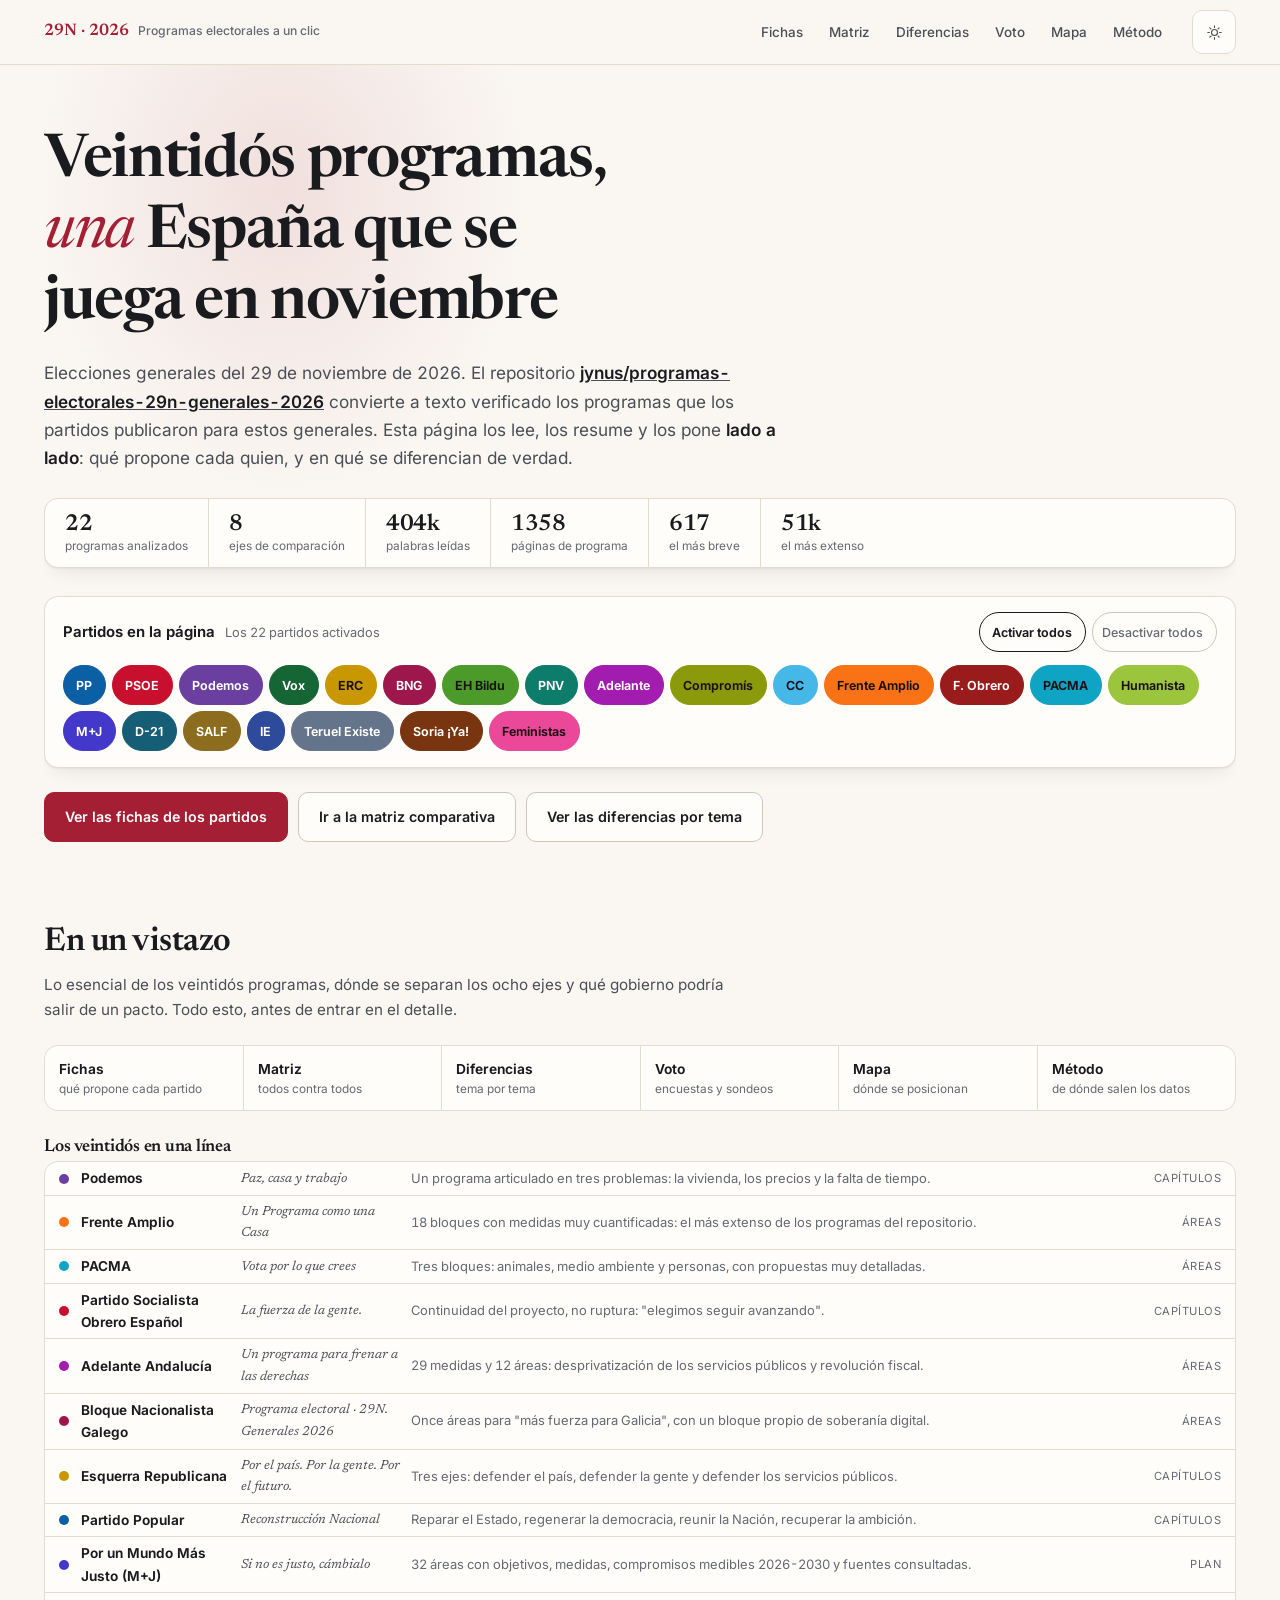
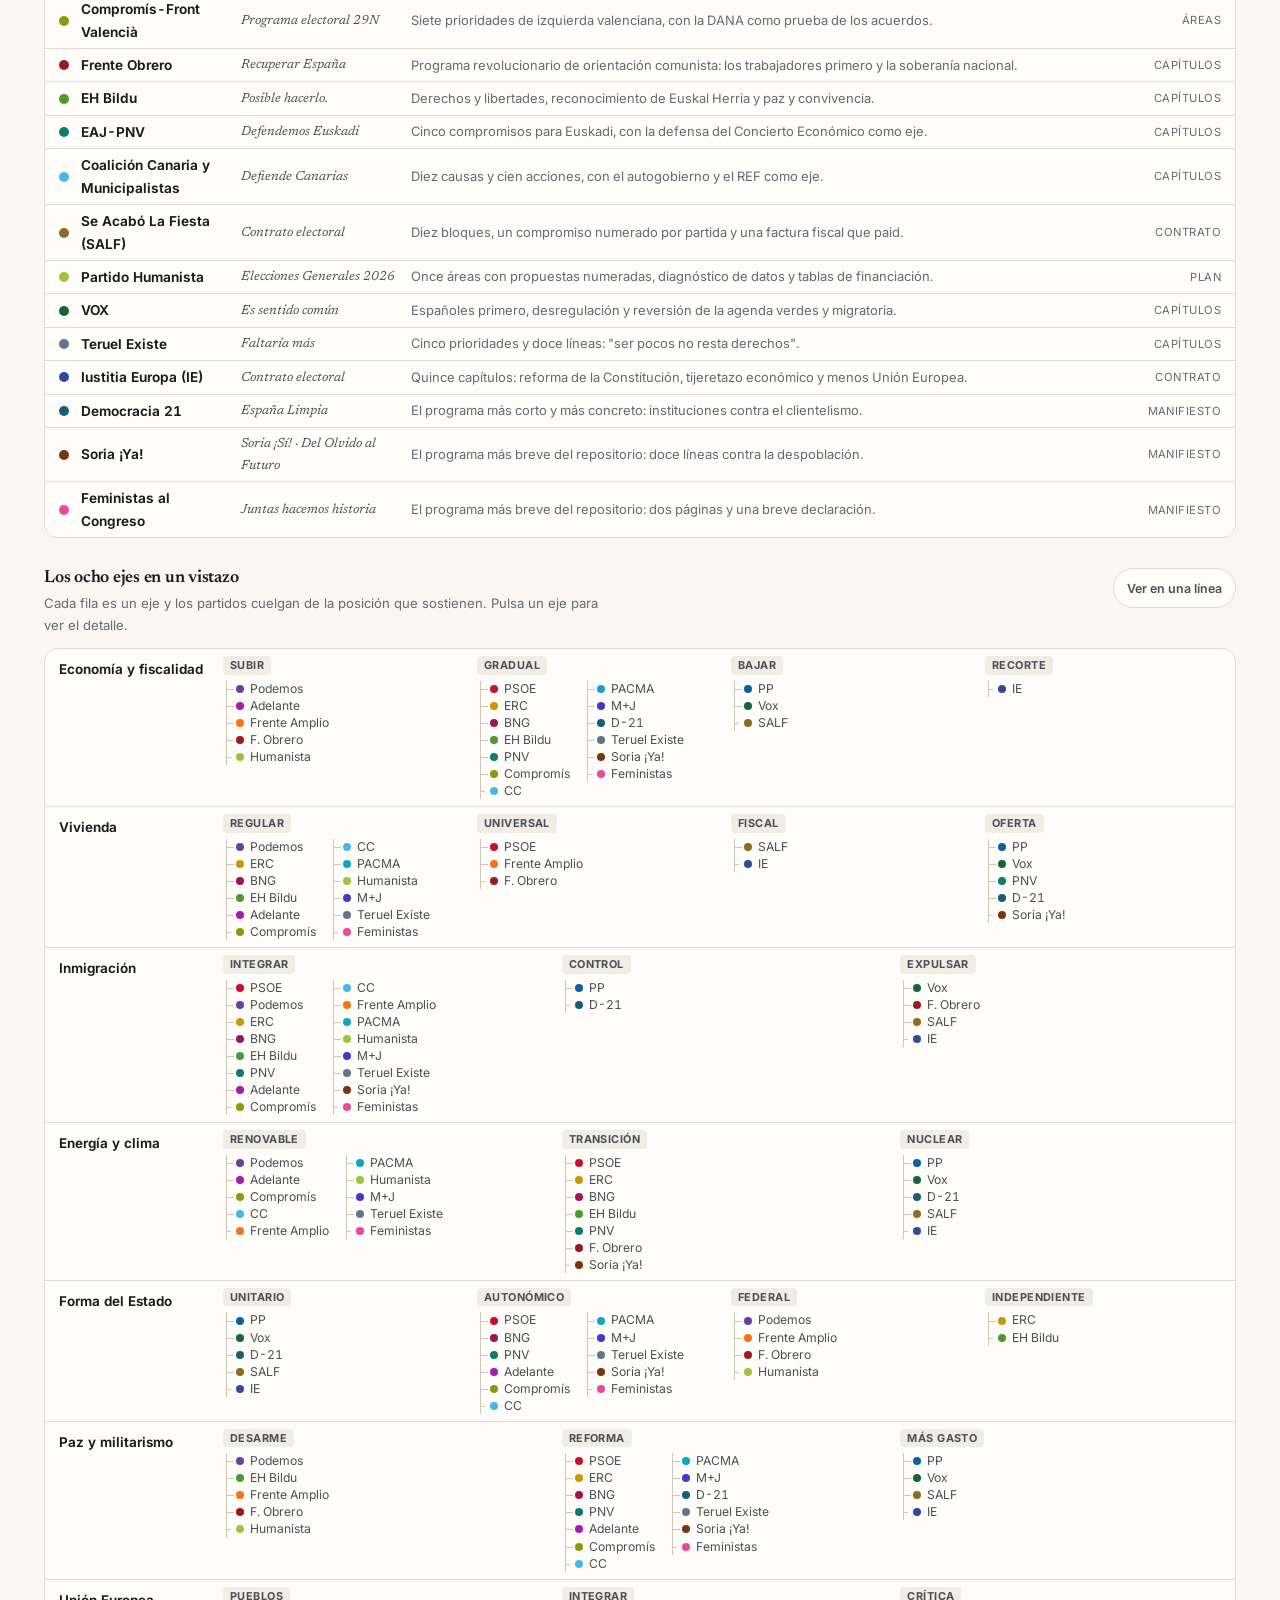
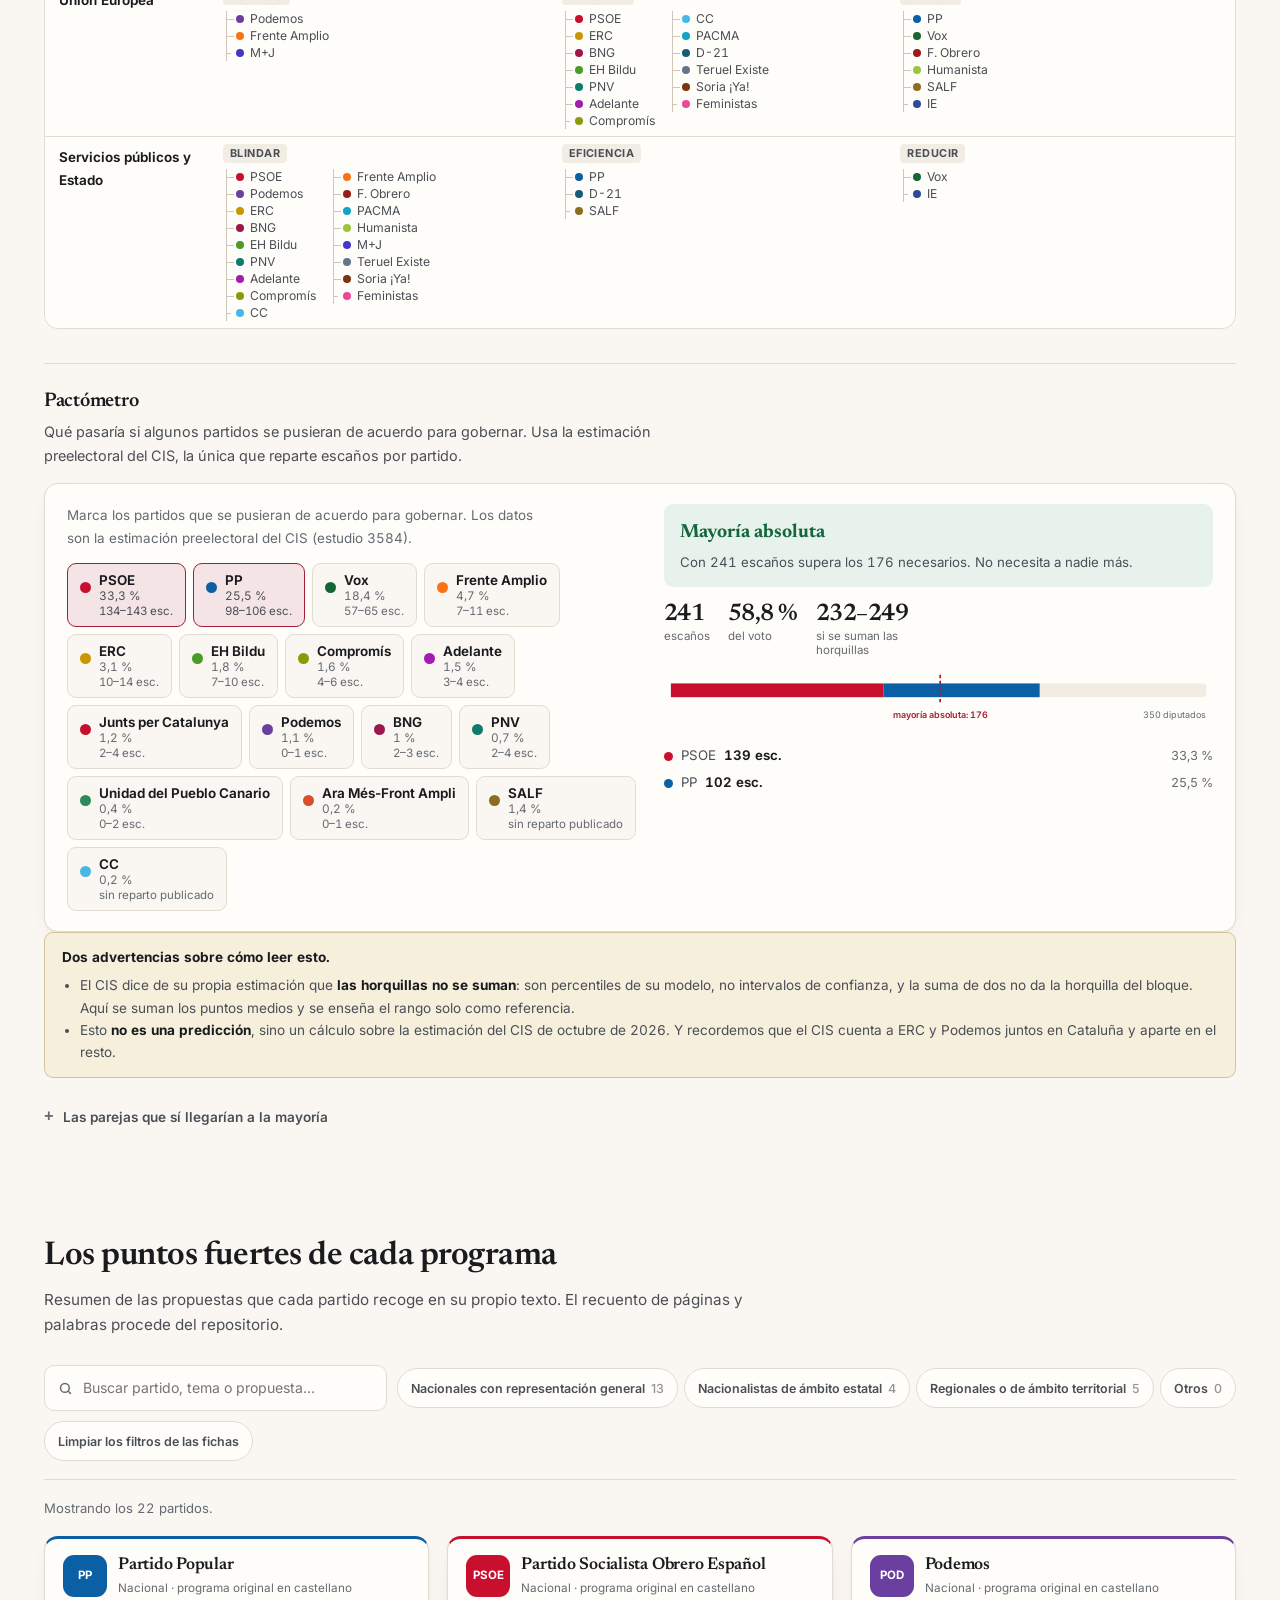
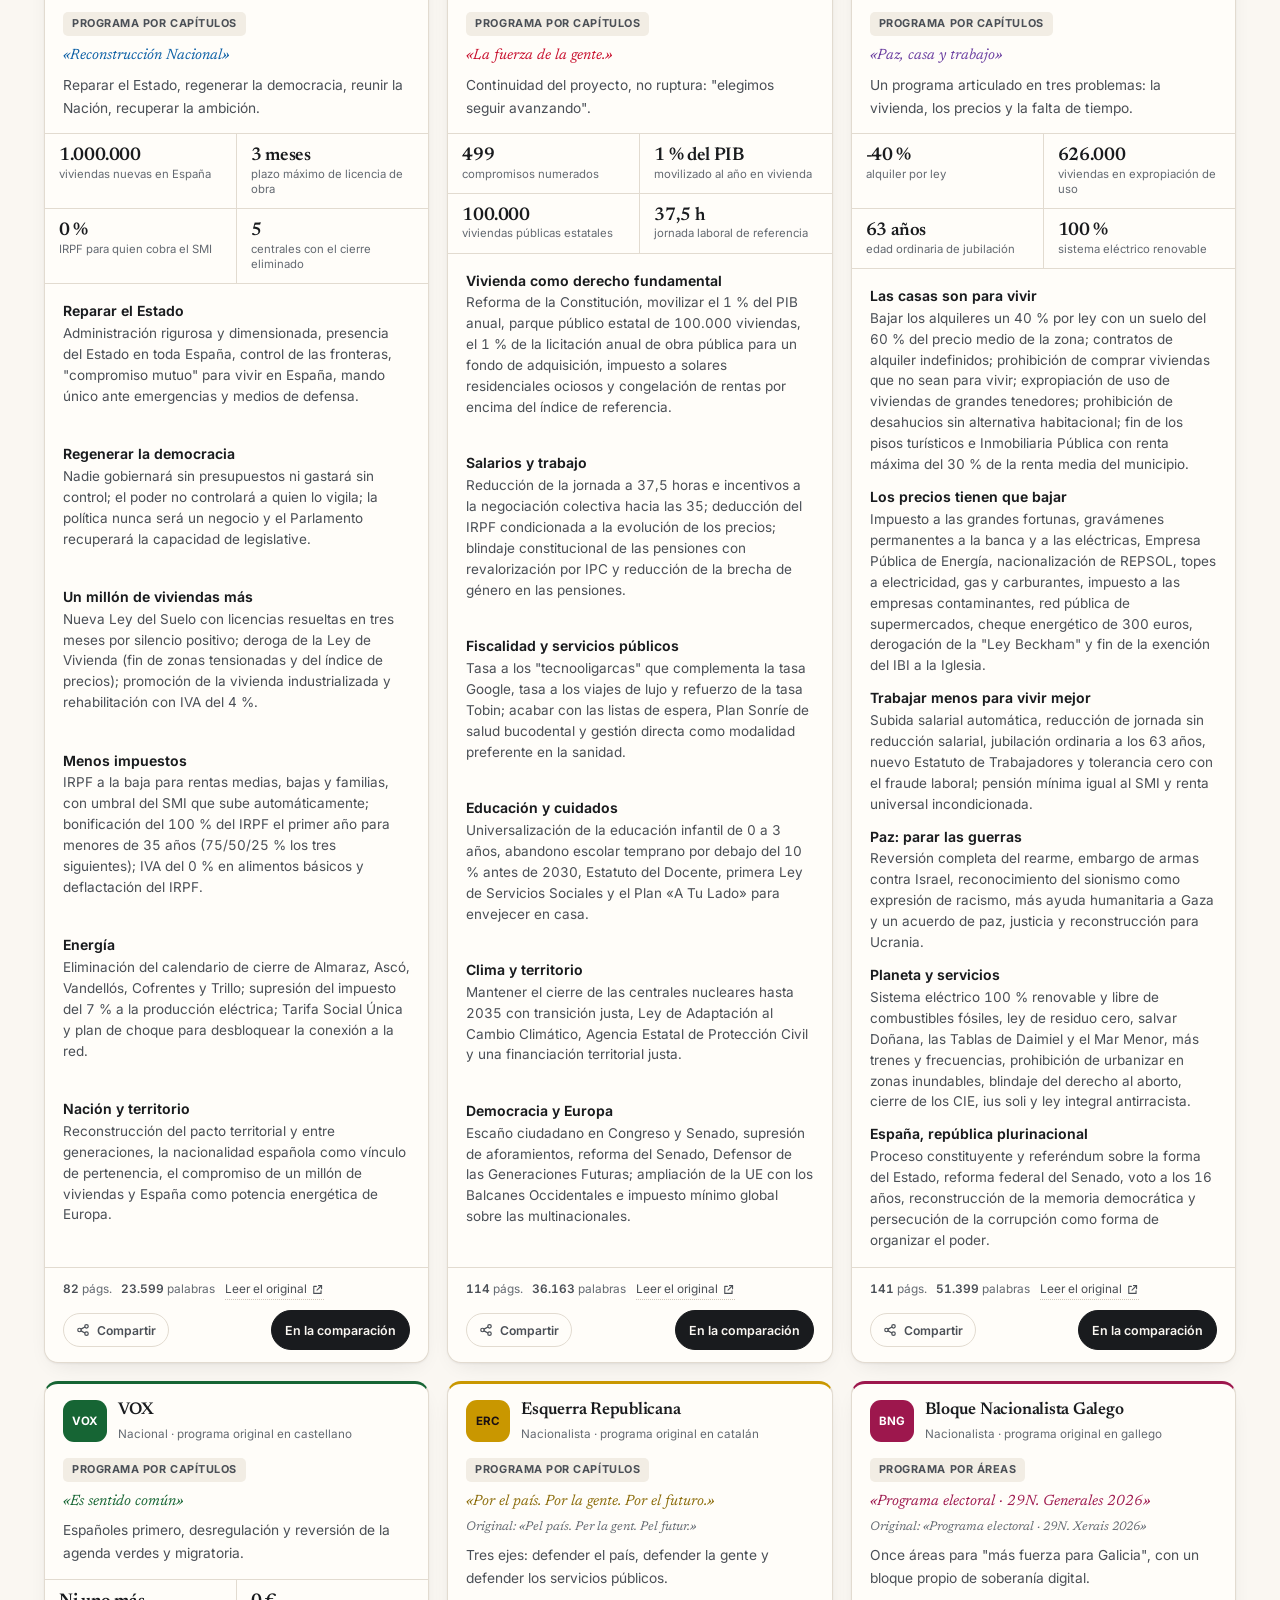
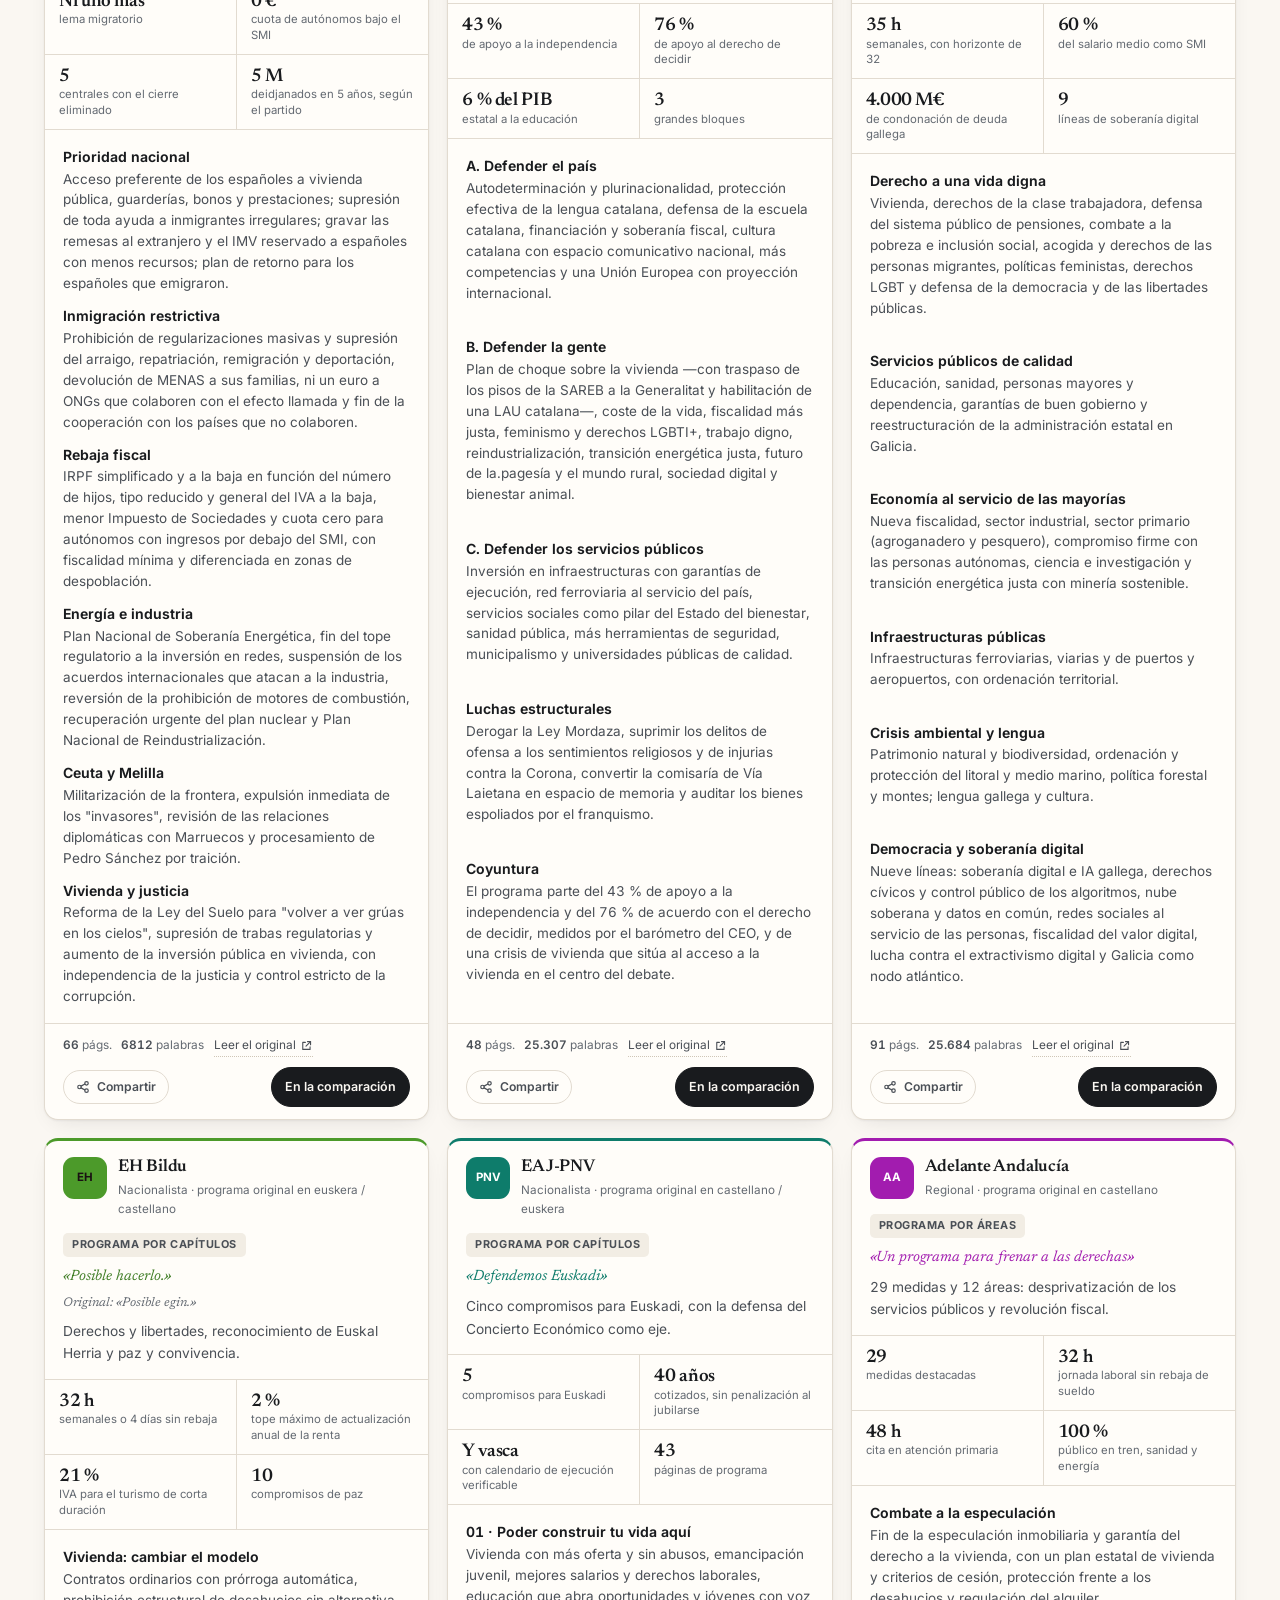
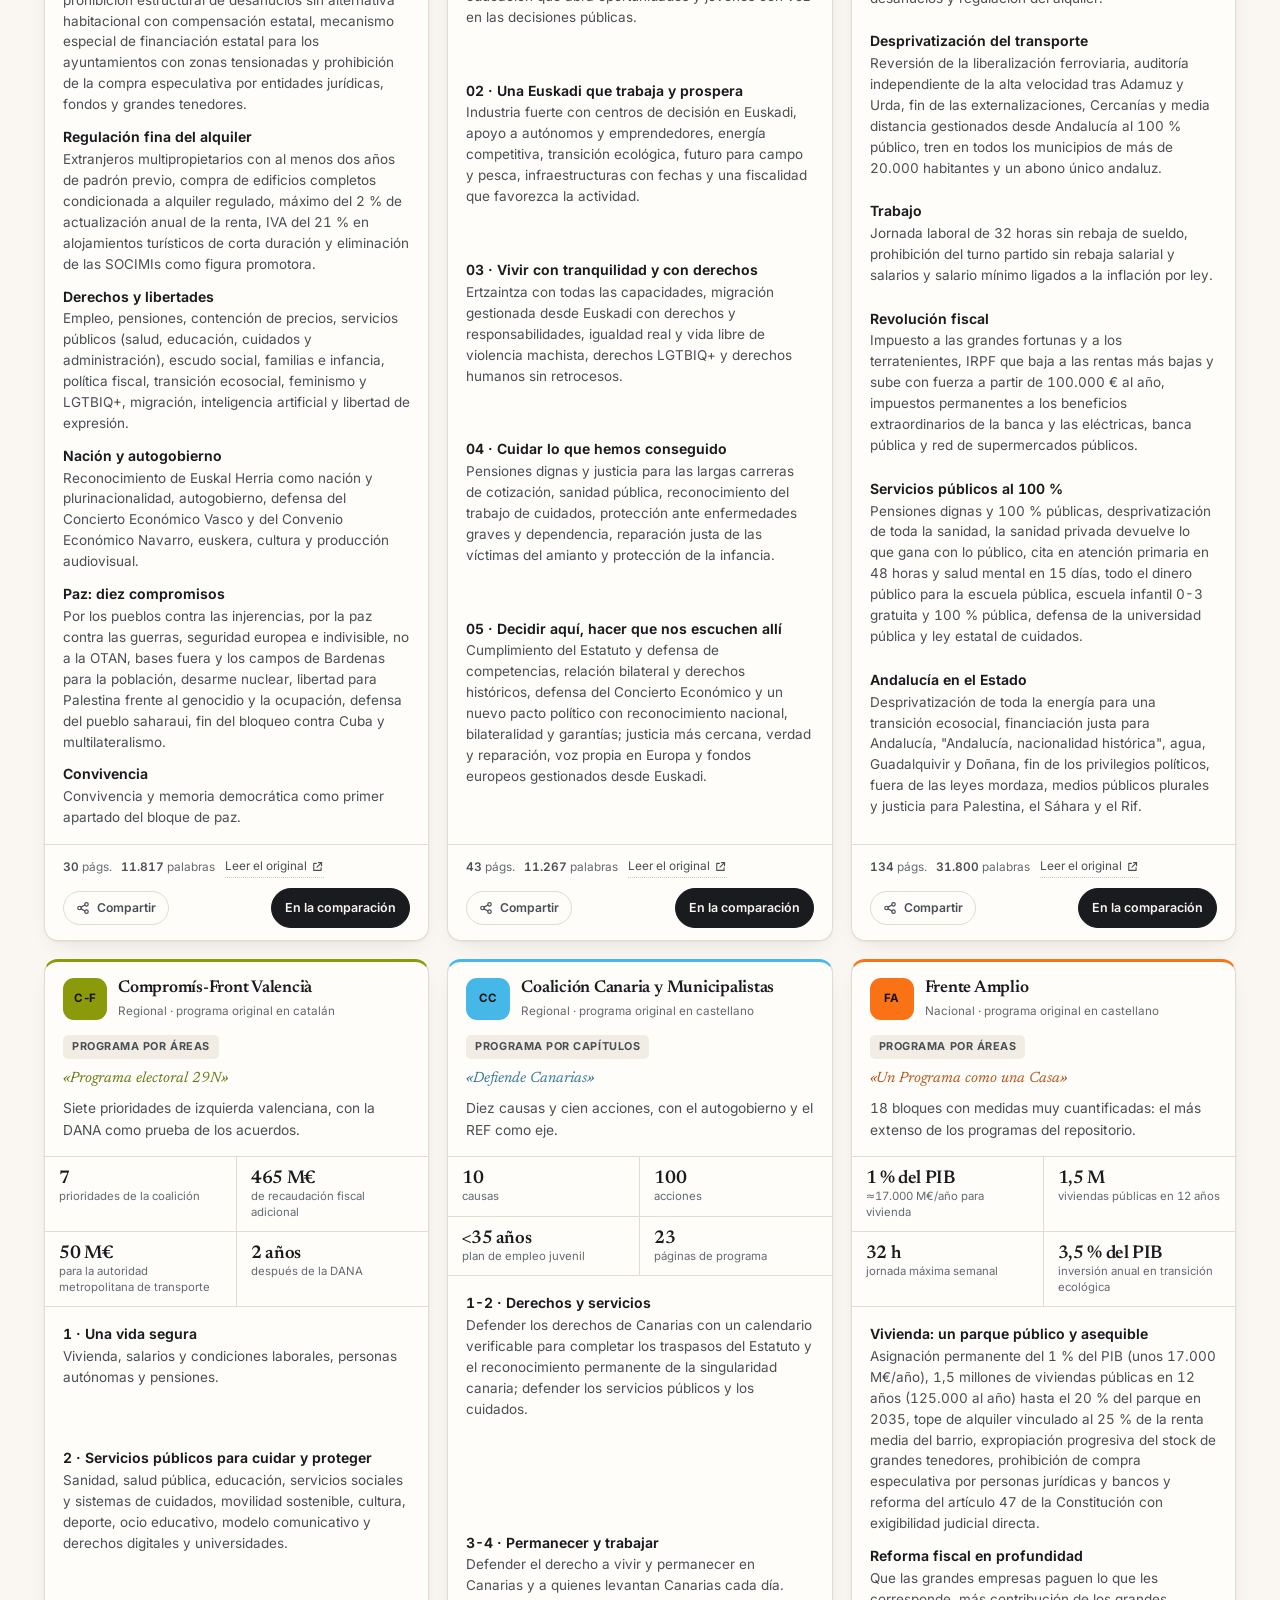
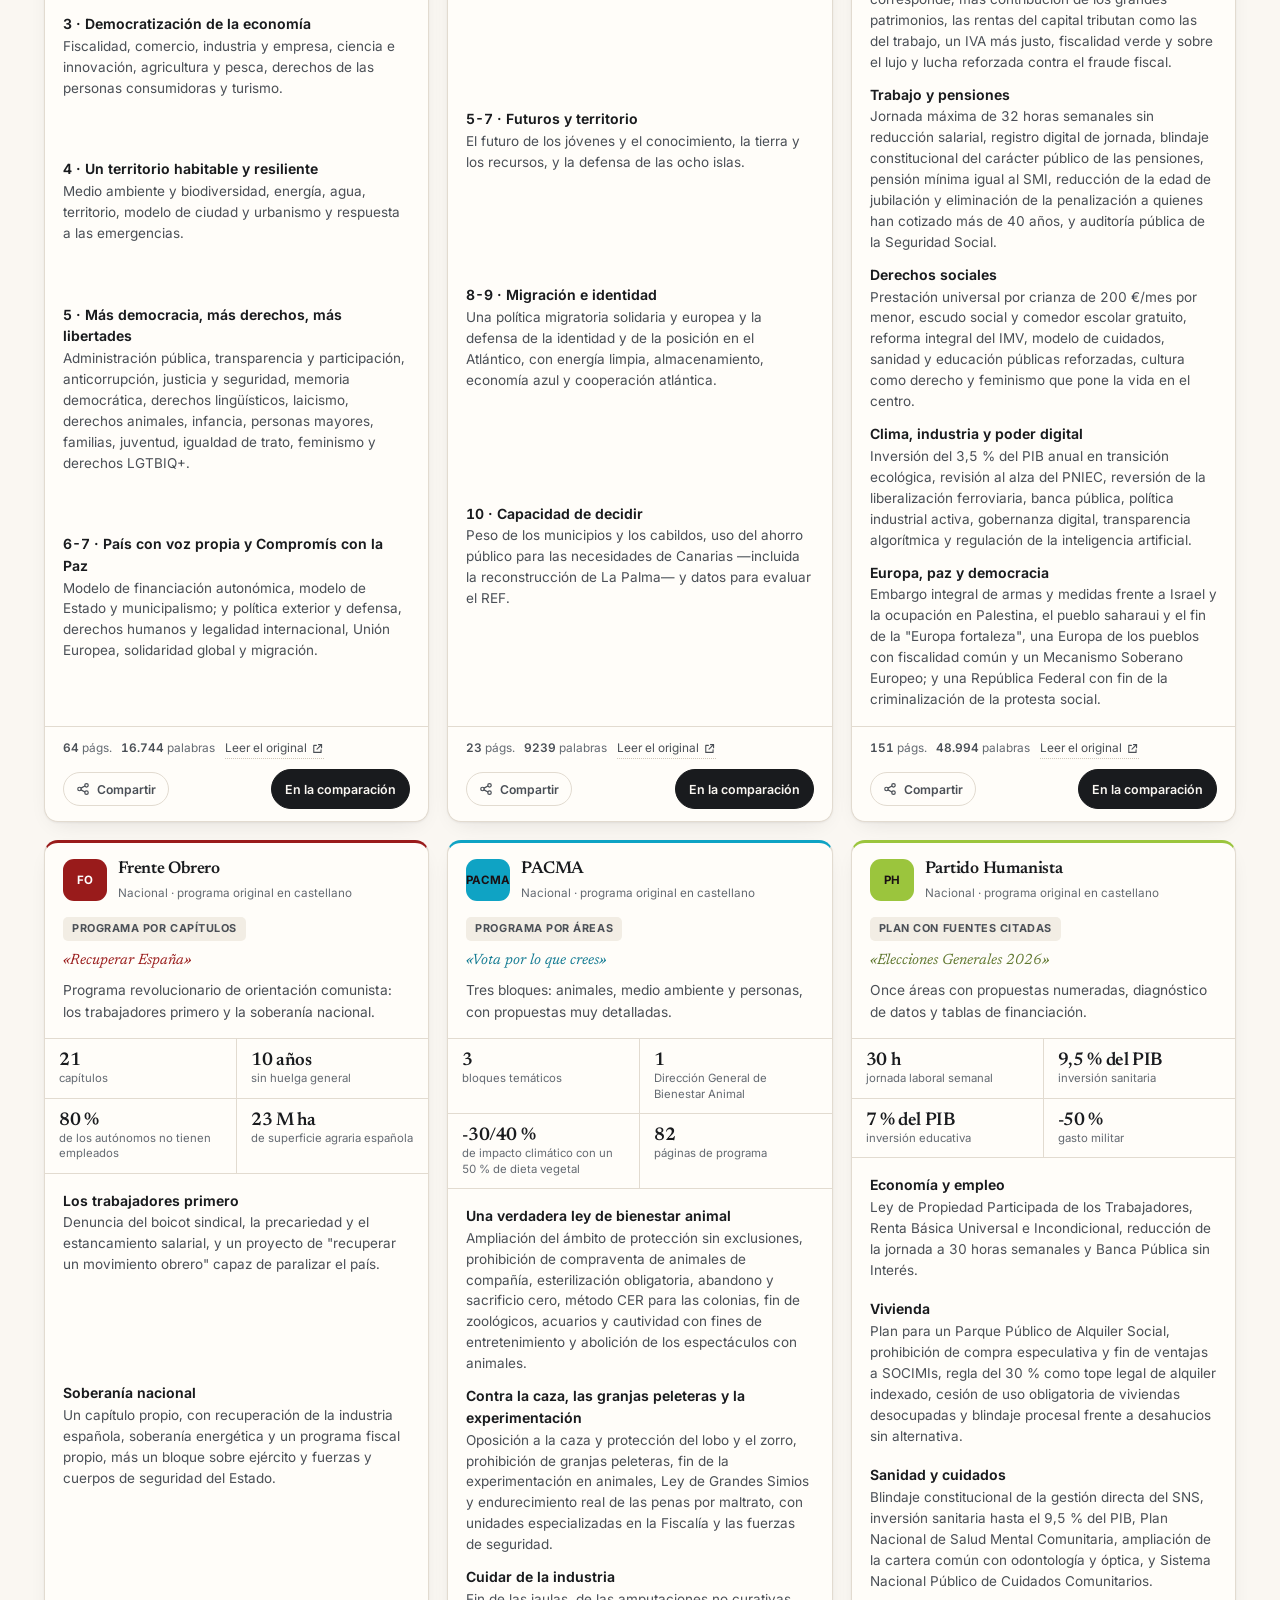
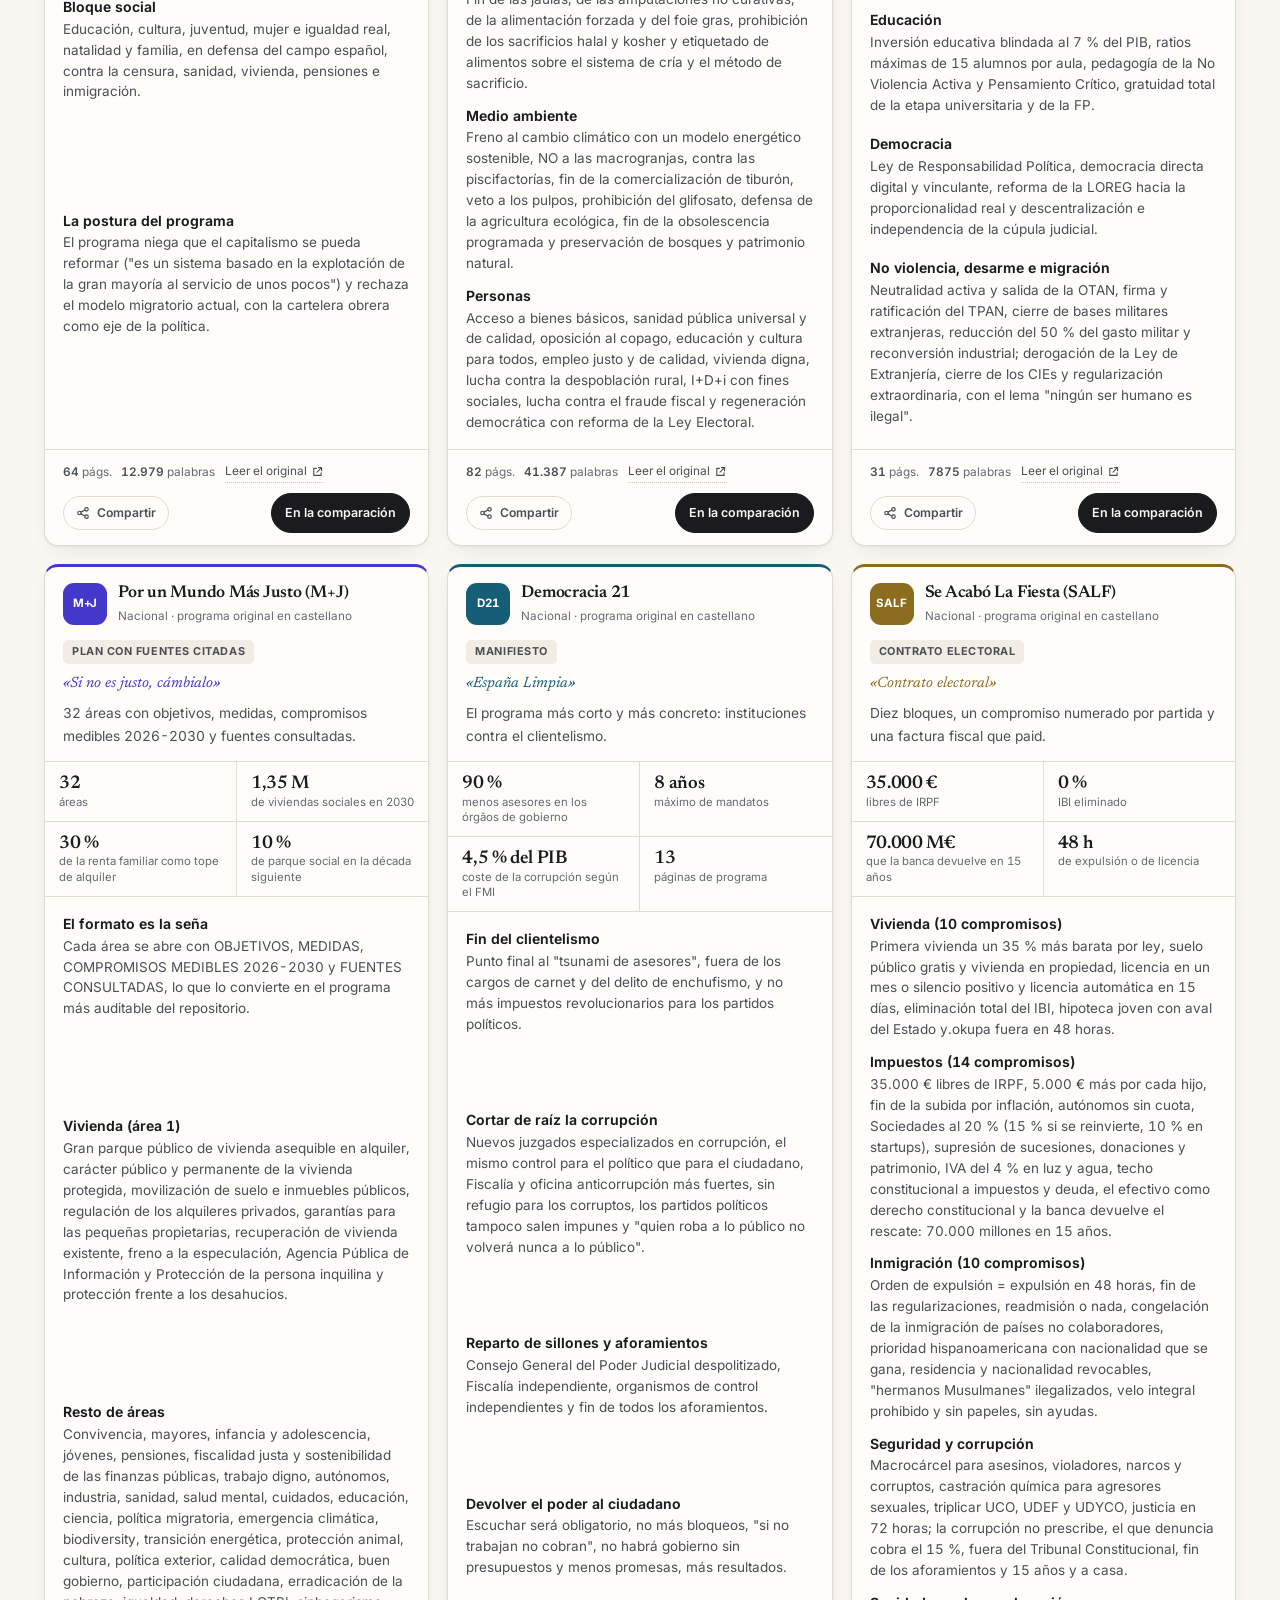
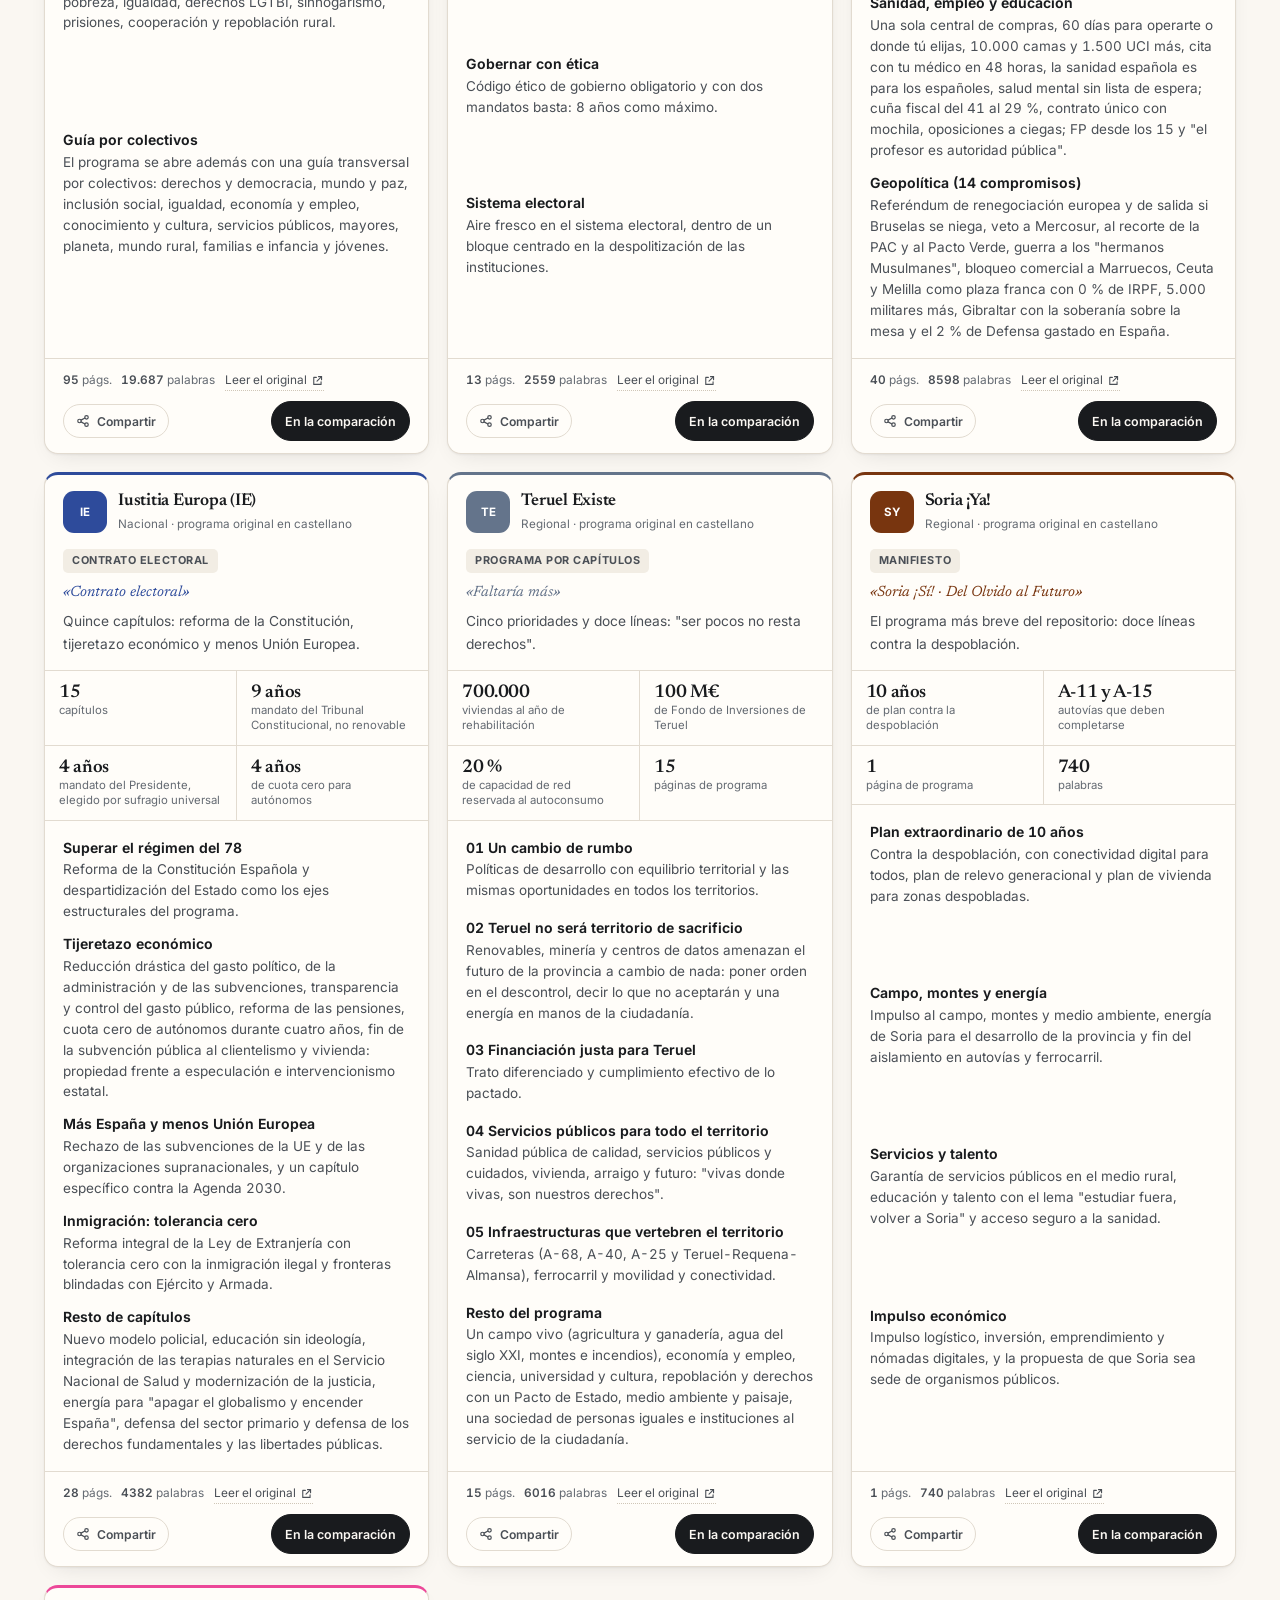
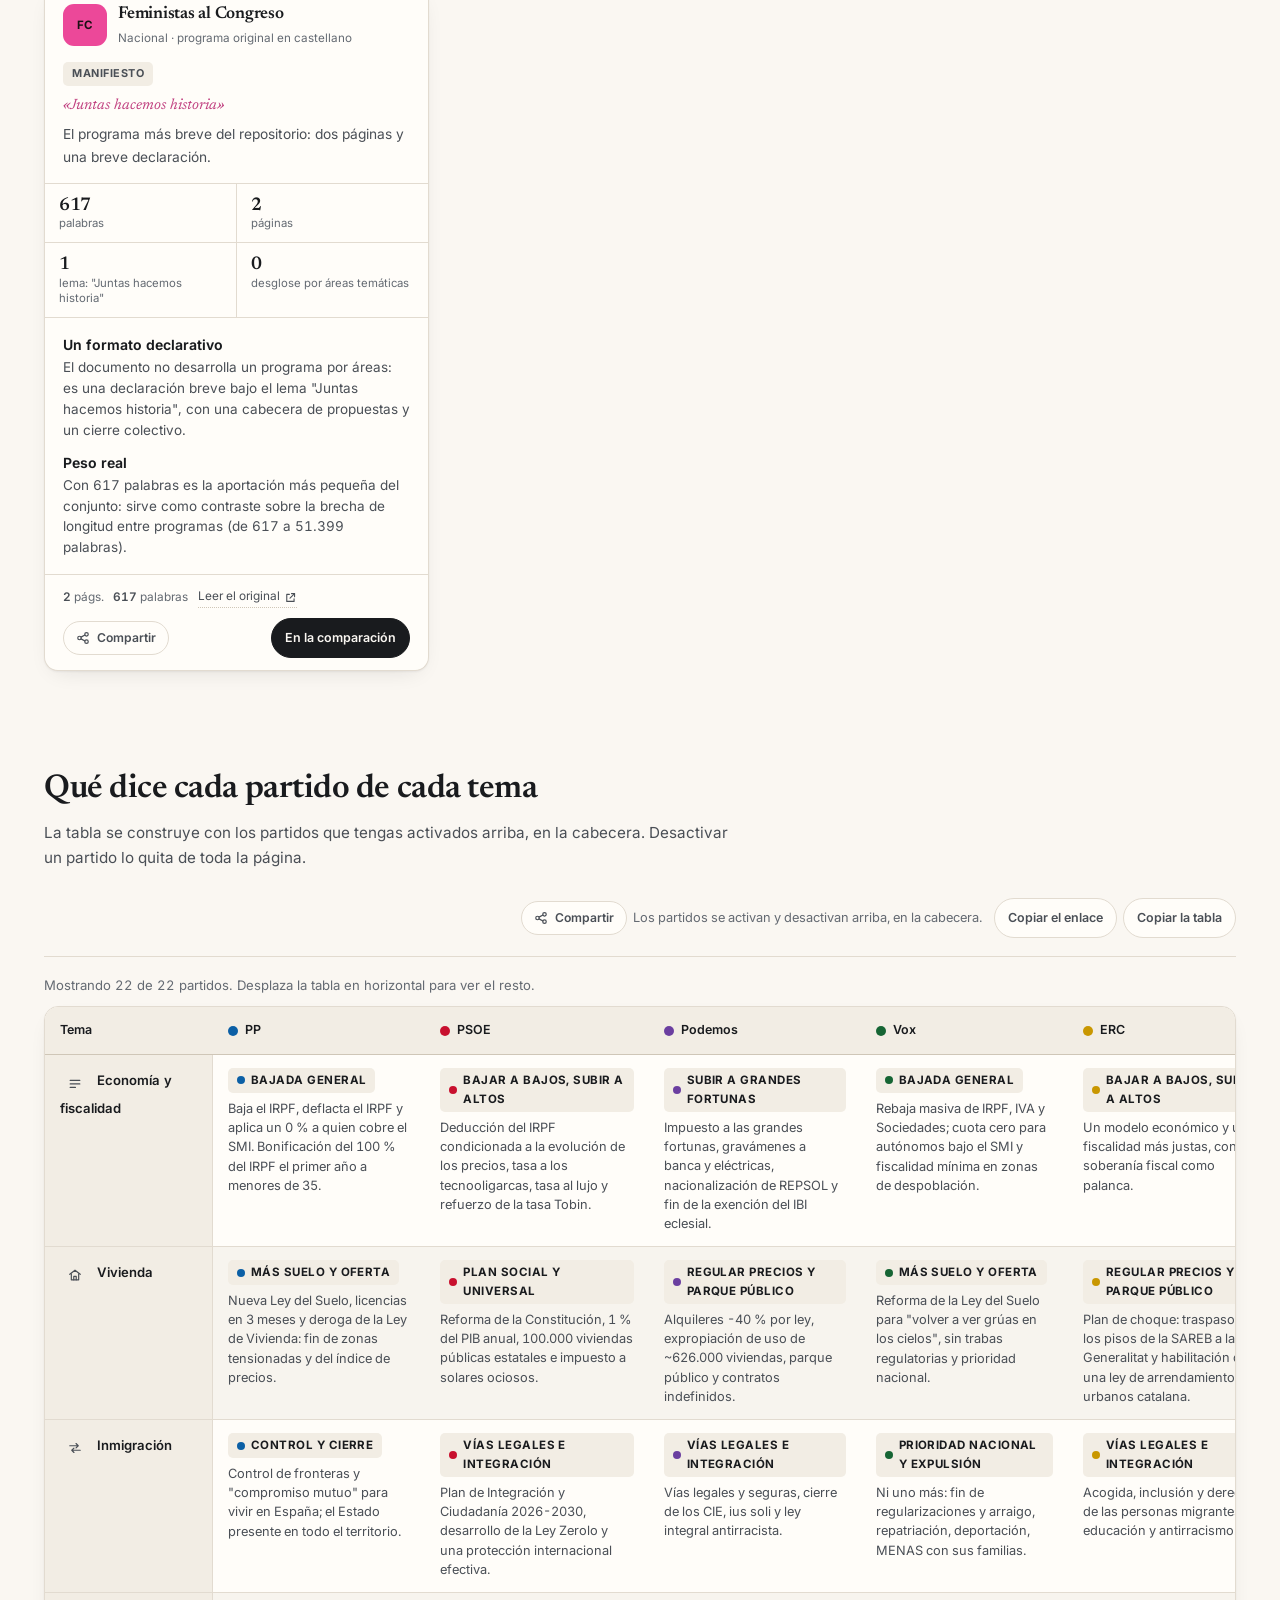
==== index.html @ 8d48e4a9 "Subir la version de los assets a la 19 GitHub Pages cachea diez minutos: si el ?v= no cambia, quien " ====
<!DOCTYPE html>
<html lang="es" data-theme="light">
<head>
<meta charset="utf-8">
<meta name="viewport" content="width=device-width, initial-scale=1">
<title>Programas electorales 29N 2026 — los partidos, punto por punto</title>
<meta name="description" content="Comparativa de los 22 programas electorales de las elecciones generales del 29 de noviembre de 2026: principales puntos de cada partido y diferencias entre ellos, a partir del repositorio de programas en .rst.">
<meta name="theme-color" content="#faf7f2">
<!-- Politica de seguridad de contenido: solo se ejecuta el JavaScript que
     esta en este repositorio, y solo se habla con el propio origen y con el
     servicio del contador de visitas. Asi, aunque un dato de un tercero
     llegara roto al DOM, no podria ejecutar nada. -->
<meta http-equiv="Content-Security-Policy" content="default-src 'self'; base-uri 'self'; object-src 'none'; form-action 'none'; script-src 'self'; style-src 'self' 'unsafe-inline'; img-src 'self' data:; font-src 'self'; connect-src 'self' https://countapi.mileshilliard.com">
<meta property="og:type" content="website">
<meta property="og:title" content="Programas electorales 29N 2026 — los partidos, punto por punto">
<meta property="og:description" content="Veintidós programas del 29N de 2026 leídos, resumidos y puestos lado a lado: ocho ejes de comparación, fichas por partido y matriz comparativa.">
<meta property="og:locale" content="es_ES">
<link rel="stylesheet" href="assets/css/fonts.css?v=19">
<link rel="stylesheet" href="assets/css/style.css?v=19">
<link rel="icon" href="data:image/svg+xml,<svg xmlns='http://www.w3.org/2000/svg' viewBox='0 0 100 100'><rect width='100' height='100' rx='18' fill='%23a41f33'/><path d='M28 40h44M28 52h44M28 64h28' stroke='white' stroke-width='7' stroke-linecap='round'/></svg>">
</head>
<body>
<a class="skip" href="#contenido">Saltar al contenido</a>

<header class="topbar">
  <div class="wrap topbar-in">
    <a class="brand" href="#top"><b>29N · 2026</b><span>Programas electorales a un clic</span></a>
    <nav class="nav" aria-label="Secciones">
      <a href="#fichas">Fichas</a>
      <a href="#matriz">Matriz</a>
      <a href="#temas">Diferencias</a>
      <a href="#voto-sec">Voto</a>
      <a href="#mapa">Mapa</a>
      <a href="#metodo">Método</a>
    </nav>
    <span class="visits" id="visits" hidden title="Visitas a esta página">
      <svg width="13" height="13" viewBox="0 0 24 24" fill="none" stroke="currentColor" stroke-width="2" stroke-linecap="round" stroke-linejoin="round" aria-hidden="true"><path d="M2 12s3.6-7 10-7 10 7 10 7-3.6 7-10 7-10-7-10-7Z"/><circle cx="12" cy="12" r="3"/></svg>
      <b id="visitsN">—</b> <span id="visitsWord">visitas</span>
    </span>
    <button class="icon-btn" id="themeBtn" type="button" aria-label="Cambiar a tema oscuro" aria-pressed="false">
      <svg width="17" height="17" viewBox="0 0 24 24" fill="none" stroke="currentColor" stroke-width="1.6" stroke-linecap="round" stroke-linejoin="round" aria-hidden="true"><circle cx="12" cy="12" r="4.2"/><path d="M12 2.6v2.2M12 19.2v2.2M21.4 12h-2.2M4.8 12H2.6M18.6 5.4l-1.6 1.6M7 17l-1.6 1.6M18.6 18.6 17 17M7 7 5.4 5.4"/></svg>
    </button>
  </div>
</header>

<main id="contenido">

  <!-- ------------------------------------------------------------- HERO -->
  <div class="wrap">
    <section class="hero" id="top">
      <h1>Veintidós programas, <em>una</em> España que se juega en noviembre</h1>
      <p class="lead">
        Elecciones generales del 29 de noviembre de 2026. El repositorio
        <a href="https://github.com/jynus/programas-electorales-29n-generales-2026" target="_blank" rel="noopener"><strong>jynus/programas-electorales-29n-generales-2026</strong></a>
        convierte a texto verificado los programas que los partidos publicaron para estos generales. Esta página los lee,
        los resume y los pone <strong>lado a lado</strong>: qué propone cada quien, y en qué se diferencian de verdad.
      </p>
      <div class="stats" id="stats" aria-label="Cifras del corpus analizado"></div>

      <div class="sel-partidos">
        <div class="sel-cabecera">
          <div class="sel-titulo">
            <b>Partidos en la página</b>
            <span id="filtro-cuenta">Los 22 partidos activados</span>
          </div>
          <div class="sel-acciones" role="group" aria-label="Activar o desactivar todos los partidos">
            <button class="chip" id="selTodos" type="button" aria-pressed="true">Activar todos</button>
            <button class="chip" id="selNinguno" type="button" aria-pressed="false">Desactivar todos</button>
          </div>
        </div>
        <div class="chips" id="selectChips" role="group" aria-label="Partidos que aparecen en la página"></div>
      </div>

      <div class="btn-row">
        <a class="btn primary" href="#fichas">Ver las fichas de los partidos</a>
        <a class="btn" href="#matriz">Ir a la matriz comparativa</a>
        <a class="btn" href="#temas">Ver las diferencias por tema</a>
      </div>
    </section>
  </div>

  <!-- ---------------------------------------------------- EN UN VISTAZO -->
  <div class="wrap">
    <section id="vistazo">
      <div class="sec-head">
        <h2>En un vistazo</h2>
        <p>
          Lo esencial de los veintidós programas, dónde se separan los ocho ejes y qué
          gobierno podría salir de un pacto. Todo esto, antes de entrar en el detalle.
        </p>
      </div>

      <nav class="guia" aria-label="Cómo se lee esta página">
        <a href="#fichas"><b>Fichas</b><span>qué propone cada partido</span></a>
        <a href="#matriz"><b>Matriz</b><span>todos contra todos</span></a>
        <a href="#temas"><b>Diferencias</b><span>tema por tema</span></a>
        <a href="#voto-sec"><b>Voto</b><span>encuestas y sondeos</span></a>
        <a href="#mapa"><b>Mapa</b><span>dónde se posicionan</span></a>
        <a href="#metodo"><b>Método</b><span>de dónde salen los datos</span></a>
      </nav>

      <div class="vistazo-bloque">
        <h3>Los veintidós en una línea</h3>
        <div id="resumenPartidos" class="resumen-partidos"></div>
      </div>

      <div class="vistazo-bloque">
        <div class="vistazo-cabecera">
          <div>
            <h3>Los ocho ejes en un vistazo</h3>
            <p class="vistazo-nota">
              Cada fila es un eje y los partidos cuelgan de la posición que sostienen.
              Pulsa un eje para ver el detalle.
            </p>
          </div>
          <button class="chip" id="ejesVista" type="button" aria-pressed="false">Ver en una línea</button>
        </div>
        <div id="resumenEjes" class="resumen-ejes"></div>
      </div>

      <div class="pacto-bloque" id="pacto-bloque">
        <h3>Pactómetro</h3>
        <p>
          Qué pasaría si algunos partidos se pusieran de acuerdo para gobernar. Usa la
          estimación preelectoral del CIS, la única que reparte escaños por partido.
        </p>
        <div id="pacto">
          <p class="voto-cargando">Cargando el reparto de escaños…</p>
        </div>
      </div>
    </section>
  </div>

  <!-- ----------------------------------------------------------- FICHAS -->
  <div class="wrap">
    <section id="fichas">
      <div class="sec-head">
        <h2>Los puntos fuertes de cada programa</h2>
        <p>Resumen de las propuestas que cada partido recoge en su propio texto. El recuento de páginas y palabras procede del repositorio.</p>
      </div>

      <div class="toolbar">
        <label class="search">
          <svg width="15" height="15" viewBox="0 0 24 24" fill="none" stroke="currentColor" stroke-width="2.4" stroke-linecap="round" aria-hidden="true"><circle cx="11" cy="11" r="7"/><path d="M20 20l-3.5-3.5"/></svg>
          <input type="search" id="search" placeholder="Buscar partido, tema o propuesta…" aria-label="Buscar partido, tema o propuesta">
        </label>
        <div class="chips" id="blocChips" role="group" aria-label="Filtrar por tipo de partido"></div>
        <button class="chip" id="resetBtn" type="button">Limpiar los filtros de las fichas</button>
      </div>

      <p class="live" id="live" role="status" aria-live="polite"></p>
      <div class="parties" id="parties"></div>
      <div class="empty-state hidden" id="emptyState">
        <p>Ningún partido coincide con la búsqueda.</p>
        <button class="chip" id="emptyReset" type="button">Quitar el filtro de bloque y la búsqueda</button>
      </div>
    </section>
  </div>

  <!-- ----------------------------------------------------------- MATRIZ -->
  <div class="wrap">
    <section id="matriz">
      <div class="sec-head">
        <h2>Qué dice cada partido de cada tema</h2>
        <p>La tabla se construye con los partidos que tengas activados arriba, en la cabecera. Desactivar un partido lo quita de toda la página.</p>
      </div>
      <div class="toolbar">
        <div class="toolbar-actions">
          <span id="matrixShare"></span>
          <span class="toolbar-nota">Los partidos se activan y desactivan arriba, en la cabecera.</span>
          <button class="chip" id="copyLinkBtn" type="button">Copiar el enlace</button>
          <button class="chip" id="copyTableBtn" type="button">Copiar la tabla</button>
        </div>
      </div>
      <p class="matrix-count" id="matrixCount"></p>
      <div class="matrix-wrap" tabindex="0" role="region" aria-label="Matriz comparativa, desplazable en horizontal">
        <table class="matrix" id="matrix">
          <caption class="sr-only">Posición de cada partido seleccionado en los ocho ejes de comparación</caption>
          <thead><tr id="matrixHead"></tr></thead>
          <tbody id="matrixBody"></tbody>
        </table>
      </div>
    </section>
  </div>

  <!-- ------------------------------------------------------------ TEMAS -->
  <div class="wrap">
    <section id="temas">
      <div class="sec-head">
        <h2>Dónde se separan exactamente</h2>
        <p>Los mismos ocho ejes, ahora con la posición literal de cada partido y su propuesta concreta. Es la parte de la página que mejor explica las diferencias.</p>
      </div>
      <div class="theme-index" id="themeIndex" role="navigation" aria-label="Índice de temas"></div>
      <div id="themeBlocks"></div>
    </section>
  </div>

  <!-- ------------------------------------------------------ INTENCIÓN DE VOTO -->
  <div class="wrap">
    <section id="voto-sec">
      <div class="sec-head">
        <h2>Intención de voto</h2>
        <p>
          Lo que dicen las encuestas que se van publicando en los principales medios españoles y lo que estima
          el CIS. Los datos los recoge un bot cada día de forma automática; abajo siempre se indica de cuándo son.
        </p>
      </div>
      <div id="voto">
        <p class="voto-cargando">Cargando los datos de intención de voto…</p>
      </div>

      <div class="voto-enlace-pacto">
        <a href="#pacto-bloque">Ir al pactómetro →</a>
        <span>Marca qué partidos se pondrían de acuerdo y qué gobierno saldría de ello.</span>
      </div>
    </section>
  </div>

  <!-- ------------------------------------------------------------- MAPA -->
  <div class="wrap">
    <section id="mapa">
      <div class="sec-head">
        <h2>Ocho ejes, veintidós programas</h2>
        <p>
          Cada eje es una escala de 0 a 100 con los partidos colocados en su posición, y debajo los grupos con los
          partidos de cada posición. Pulsa un partido para añadirlo o quitarlo de la comparación.
        </p>
      </div>
      <div class="spectrum" id="spectrum"></div>
    </section>
  </div>

  <!-- ----------------------------------------------------------- MÉTODO -->
  <div class="wrap">
    <section id="metodo">
      <div class="sec-head">
        <h2>De dónde sale todo lo de aquí</h2>
        <p>Sin esto, una comparativa electoral no deja de ser una impresión personal.</p>
      </div>

      <div class="method">
        <div class="mbox">
          <h3>La fuente primaria</h3>
          <p>
            El repositorio de <a href="https://github.com/jynus/programas-electorales-29n-generales-2026" target="_blank" rel="noopener">jynus</a>
            convierte a <code>.rst</code> el PDF original de cada programa (o su web, cuando el partido no publicó PDF) y verifica
            el texto carácter a carácter contra el original, con sumas SHA-256 de cada PDF.
          </p>
          <p>Cada ficha enlaza directamente al <code>.rst</code> correspondiente.</p>
        </div>
        <div class="mbox">
          <h3>Qué se ha resumido</h3>
          <ul>
            <li>Los <b>puntos fuertes</b> reproducen propuestas concretas y verificables del programa (cifras, plazos, trabas legales).</li>
            <li>Las <b>posiciones por eje</b> son una clasificación de lectura: agrupan programas que, en ese tema concreto, comparten enfoque.</li>
            <li>Cuando un partido no aborda un tema, se dice explícitamente en lugar de inventar una posición.</li>
          </ul>
        </div>
        <div class="mbox">
          <h3>Cuentas que no cuadran entre sí</h3>
          <ul>
            <li>Hay <b>22 partidos</b> y <b>24 ficheros <code>.rst</code></b>: EH Bildu, ERC y el PNV publican su programa en dos idiomas.</li>
            <li>Los programas van de <b>617 a 51.399 palabras</b>. No son directamente comparables en detalle.</li>
            <li>Por eso cada ficha indica el <b>perfil</b> del programa: manifiesto, contrato electoral, por capítulos, por áreas o plan con fuentes.</li>
          </ul>
        </div>
        <div class="mbox">
          <h3>Los idiomas de los originales</h3>
          <ul>
            <li>BNG publica su programa en <b>gallego</b>, ERC y Compromís-Front en <b>catalán</b>, EH Bildu y el PNV en <b>euskera</b> y castellano.</li>
            <li><b>Todos los resúmenes de esta página están en castellano</b>, también los de esos partidos. Cuando el título del programa está en otra lengua, se muestra el traducido y, debajo, el original.</li>
            <li>La interfaz y las etiquetas de esta página están siempre en castellano.</li>
          </ul>
        </div>
        <div class="mbox">
          <h3>De dónde sale la intención de voto</h3>
          <ul>
            <li><b>Medios</b>: el agregado de Onda Cero, que reúne las encuestas publicadas en ABC, El País, El Mundo, El Español, El Confidencial, La Vanguardia, La Razón, Onda Cero y una docena más, con su efecto casa.</li>
            <li><b>CIS</b>: la estimación oficial de los barómetros mensuales, transcrita de la serie abierta de <a href="https://gastiaso.github.io/barometros/" target="_blank" rel="noopener">Barómetro a barómetro</a> (CC BY 4.0).</li>
            <li><b>Electomanía</b>: la ficha de cada encuesta con su reparto de escaños y su encuestadora (CC BY 4.0).</li>
            <li>Un bot las recoge cada día y escribe <code>data/voting-intention.json</code>. Si una fuente falla, se conserva el dato anterior y se avisa: nunca se rellena con ceros.</li>
          </ul>
        </div>
        <div class="mbox">
          <h3>El pactómetro y sus límites</h3>
          <ul>
            <li>El reparto de escaños sale de la <b>encuesta preelectoral del CIS</b> (estudio 3584, 45.074 entrevistas), la única fuente que reparte diputados por partido. El bot la lee del PDF del CIS cada día.</li>
            <li>El CIS advierte de su propia estimación que <b>las horquillas no se suman</b>: son percentiles de su modelo, no intervalos de confianza. El pactómetro suma los puntos medios y enseña el rango solo como referencia.</li>
            <li>La mayoría absoluta son <b>176 de 350</b>. Cuando el bloque no llega pero es el más numeroso, se indica que tiene mayoría simple y se nombra al rival más fuerte.</li>
            <li>No es una predicción: es un cálculo sobre la estimación del CIS de octubre de 2026.</li>
          </ul>
        </div>
        <div class="mbox">
          <h3>El contador de visitas</h3>
          <ul>
            <li>Cuenta una visita cada 12 horas por navegador y solo guarda un número: ni cookies, ni perfiles, ni identificadores.</li>
            <li>El total que ves es la <b>base histórica</b> que está en el repositorio más el valor del servicio en este momento.</li>
            <li>Por eso <b>publicar un cambio no pone el contador a cero</b>: la base no se toca nunca. Si algún día hay que reiniciar el servicio, lo que se pierda se suma a la base antes.</li>
            <li>Y para que el número <b>nunca baje</b>, aunque alguien reinicie el servicio por su cuenta, se guarda también el total más alto que se ha visto y se enseña ese mientras el contador no lo supera.</li>
          </ul>
        </div>
        <div class="mbox">
          <h3>Lo que esta página no es</h3>
          <ul>
            <li>No es una predicción electoral ni un sondeo.</li>
            <li>No valora la viabilidad de las propuestas.</li>
            <li>No es un resumen oficial de los partidos: es una lectura de sus textos.</li>
            <li>Los programas se publicaron en distintas fechas y con distinta extensión; el detalle de cada uno no es directamente comparable.</li>
          </ul>
        </div>
        <div class="mbox">
          <h3>Los originales y el control de calidad</h3>
          <ul>
            <li><code>programas_electorales/</code>: los 24 ficheros <code>.rst</code> verificados.</li>
            <li><code>documentos_originales/</code>: los PDF de origen con sus sumas SHA-256.</li>
            <li><code>scripts/check-data.js</code>: comprueba que ningún texto se corrompe y que las cifras coinciden con el repositorio.</li>
          </ul>
          <p style="margin-top:10px"><a href="https://github.com/jynus/programas-electorales-29n-generales-2026/tree/main/programas_electorales" target="_blank" rel="noopener">Ver los 24 programas en el repositorio →</a></p>
        </div>
      </div>

      <div class="note">
        <strong>Una advertencia sobre el formato.</strong> Los programas van de 617 palabras (Feministas al Congreso) a 51.399 (Podemos),
        y hay cinco perfiles muy distintos: manifiestos breves, contratos electorales con compromisos numerados, programas por capítulos,
        programas por áreas y planes de área con fuentes citadas. Comparar el detalle de un bloque de 150 páginas con el de dos páginas
        puede inducir a error: por eso aquí se resumen las <em>propuestas</em>, no el número de páginas.
      </div>
    </section>
  </div>

</main>

<footer>
  <div class="wrap fcols">
    <div>
      Resumen elaborado a partir de los programas electorales del 29N de 2026 publicados por los partidos y verificados en
      <a href="https://github.com/jynus/programas-electorales-29n-generales-2026" target="_blank" rel="noopener">github.com/jynus/programas-electorales-29n-generales-2026</a>.
    </div>
    <div>Sin cookies, sin perfiles y sin analítica. Las tipografías están en este mismo servidor, así que no se pide nada a terceros. La única excepción es el contador de visitas: consulta un servicio externo que ve la IP de quien entra, como en cualquier petición web. · <span id="year"></span></div>
  </div>
</footer>

<script src="assets/js/data.js?v=19"></script>
<script src="assets/js/app.js?v=19"></script>
<script src="assets/js/datos-voto.js?v=19"></script>
<script src="assets/js/polls.js?v=19"></script>
<script src="assets/js/pacto.js?v=19"></script>
<script src="assets/js/resumen.js?v=19"></script>
</body>
</html>
---- assets/css/fonts.css ----
/* ===================================================================
   Las tipografias, en casa.

   Antes se pedian a Google Fonts, lo que hacia que el navegador enviasse la
   IP del visitante a googleapis.com y a fonts.gstatic.com en cada visita.
   Ahora los ficheros estan en el propio repositorio: solo se habla con el
   origen de la pagina y las peticiones de tipografia no salen.

   Inter y Newsreader son fuentes variables (SIL Open Font License 1.1), asi
   que un solo fichero cubre todos los pesos. Solo se incluyen los
   subconjuntos latin y latin-ext, que son los que necesita el castellano.
   =================================================================== */

@font-face {
  font-family: 'Inter';
  font-style: normal;
  font-weight: 100 900;
  font-display: swap;
  src: url('../fonts/inter.woff2') format('woff2');
  unicode-range: U+0000-00FF, U+0131, U+0152-0153, U+02BB-02BC, U+02C6, U+02DA,
    U+02DC, U+0304, U+0308, U+0329, U+2000-206F, U+2074, U+20AC, U+2122, U+2191,
    U+2193, U+2212, U+2215, U+FEFF, U+FFFD;
}

@font-face {
  font-family: 'Newsreader';
  font-style: normal;
  font-weight: 200 800;
  font-display: swap;
  src: url('../fonts/newsreader.woff2') format('woff2');
  unicode-range: U+0000-00FF, U+0131, U+0152-0153, U+02BB-02BC, U+02C6, U+02DA,
    U+02DC, U+0304, U+0308, U+0329, U+2000-206F, U+2074, U+20AC, U+2122, U+2191,
    U+2193, U+2212, U+2215, U+FEFF, U+FFFD;
}

@font-face {
  font-family: 'Newsreader';
  font-style: italic;
  font-weight: 200 800;
  font-display: swap;
  src: url('../fonts/newsreader-italic.woff2') format('woff2');
  unicode-range: U+0000-00FF, U+0131, U+0152-0153, U+02BB-02BC, U+02C6, U+02DA,
    U+02DC, U+0304, U+0308, U+0329, U+2000-206F, U+2074, U+20AC, U+2122, U+2191,
    U+2193, U+2212, U+2215, U+FEFF, U+FFFD;
}
---- assets/css/style.css ----
/* ===================================================================
   Programas electorales 29N 2026 — hoja de estilo
   Paleta editorial cálida, tipografía serif + sans, modo claro/oscuro
   =================================================================== */

:root {
  --bg: #faf7f2;
  --bg-soft: #f2ede4;
  --bg-card: #fffdf9;
  --ink: #191b1e;
  --ink-2: #4a4f56;
  --ink-3: #646a72;
  --line: #e2dbd0;
  --line-2: #cfc6b7;
  --accent: #a41f33;
  --accent-soft: #f4e4e6;
  --bg-zebra: #f7f4ee;
  --gold: #8a6a1c;
  --gold-soft: #f6efdc;
  --shadow: 0 1px 2px rgba(25, 27, 30, .05), 0 8px 24px -12px rgba(25, 27, 30, .16);
  --shadow-lift: 0 2px 4px rgba(25, 27, 30, .07), 0 18px 40px -18px rgba(25, 27, 30, .3);
  --radius: 14px;
  --radius-sm: 9px;
  --serif: "Newsreader", "Iowan Old Style", Georgia, "Times New Roman", serif;
  --sans: "Inter", ui-sans-serif, system-ui, -apple-system, "Segoe UI", Roboto, sans-serif;
  --mono: ui-monospace, "SF Mono", "Cascadia Code", Menlo, Consolas, monospace;
  --maxw: 1240px;
  --tap: 44px;
}

html[data-theme="dark"] {
  --bg: #14161a;
  --bg-soft: #1b1e24;
  --bg-card: #1d2127;
  --ink: #eceef1;
  --ink-2: #b3bac3;
  --ink-3: #8b939d;
  --line: #2c3138;
  --line-2: #3c434c;
  --accent: #ef6b7e;
  --accent-soft: #2a1e22;
  --bg-zebra: #1f242a;
  --gold: #d8ad5c;
  --gold-soft: #2a2418;
  --shadow: 0 1px 2px rgba(0, 0, 0, .3), 0 10px 30px -14px rgba(0, 0, 0, .7);
  --shadow-lift: 0 2px 6px rgba(0, 0, 0, .35), 0 22px 48px -20px rgba(0, 0, 0, .85);
}

* { box-sizing: border-box; }

html { scroll-behavior: smooth; scroll-padding-top: 84px; -webkit-text-size-adjust: 100%; }

@media (prefers-reduced-motion: reduce) {
  html { scroll-behavior: auto; }
  *, *::before, *::after { animation-duration: .01ms !important; transition-duration: .01ms !important; }
}

body {
  margin: 0;
  background: var(--bg);
  color: var(--ink);
  font-family: var(--sans);
  font-size: 16px;
  line-height: 1.65;
  -webkit-font-smoothing: antialiased;
  text-rendering: optimizeLegibility;
  font-variant-numeric: tabular-nums;
}

::selection { background: var(--accent-soft); color: var(--ink); }
html[data-theme="dark"] ::selection { background: #4a2b33; color: #fff; }

h1, h2, h3, h4 { font-family: var(--serif); font-weight: 600; line-height: 1.18; margin: 0; letter-spacing: -.014em; text-wrap: balance; }
h1 { letter-spacing: -.022em; }
p { margin: 0 0 1em; }
a { color: inherit; }
small { font-size: .8rem; }
code { font-family: var(--mono); font-size: .88em; }

:focus-visible {
  outline: 2px solid var(--accent);
  outline-offset: 2px;
  border-radius: 4px;
}

.wrap { max-width: var(--maxw); margin: 0 auto; padding: 0 24px; }

.skip {
  position: absolute; left: -9999px; top: 0; background: var(--accent); color: #fff;
  padding: 12px 20px; border-radius: 0 0 8px 0; z-index: 999;
}
.skip:focus { left: 0; }
html[data-theme="dark"] .skip { background: #f0f0f2; color: #14161a; }

/* ---------------------------------------------------------------- Topbar */
.topbar {
  position: sticky; top: 0; z-index: 60;
  background: color-mix(in srgb, var(--bg) 90%, transparent);
  backdrop-filter: saturate(1.6) blur(12px);
  border-bottom: 1px solid var(--line);
}
.topbar-in { display: flex; align-items: center; gap: 18px; height: 64px; }
.brand {
  display: flex; align-items: baseline; gap: 9px; font-family: var(--serif);
  font-size: 1.05rem; font-weight: 600; white-space: nowrap; text-decoration: none; flex: none;
}
.brand b { color: var(--accent); font-weight: 600; }
.brand span { color: var(--ink-3); font-size: .76rem; font-family: var(--sans); font-weight: 500; }

/* La nav nunca se oculta: en pantallas estrechas se desplaza en horizontal
   en vez de envolver, que es lo que desbordaba la barra fija. */
.nav {
  display: flex; gap: 2px; margin-left: auto; flex-wrap: nowrap;
  overflow-x: auto; scrollbar-width: none; -ms-overflow-style: none;
  padding: 4px 0; min-width: 0;
}
.nav::-webkit-scrollbar { display: none; }
.nav a {
  font-size: .84rem; font-weight: 500; color: var(--ink-2); text-decoration: none;
  padding: 9px 12px; border-radius: 99px; transition: color .15s, background .15s;
  white-space: nowrap; flex: none;
}
.nav a:hover { color: var(--ink); background: var(--bg-soft); }

.icon-btn {
  border: 1px solid var(--line); background: var(--bg-card); color: var(--ink-2);
  width: var(--tap); height: var(--tap); border-radius: 10px; cursor: pointer;
  display: grid; place-items: center; transition: color .15s, border-color .15s; flex: none;
}
.icon-btn:hover { color: var(--ink); border-color: var(--line-2); }

/* ----------------------------------------------------------------- Hero */
.hero { padding: 62px 0 38px; position: relative; overflow: hidden; }
.hero::before {
  content: ""; position: absolute; inset: -40% 50% 30% -10%; pointer-events: none;
  background: radial-gradient(closest-side, color-mix(in srgb, var(--accent) 11%, transparent), transparent 70%);
}
.hero > * { position: relative; }
.hero h1 { font-size: clamp(2.2rem, 5vw, 3.75rem); max-width: 20ch; margin-bottom: 20px; }
.hero h1 em { font-style: italic; color: var(--accent); }
.hero .lead { font-size: 1.07rem; color: var(--ink-2); max-width: 68ch; margin-bottom: 26px; }
.hero .lead strong { color: var(--ink); font-weight: 600; }

/* Una sola tira de cifras, no una rejilla de tarjetas sueltas. */
.stats {
  display: flex; flex-wrap: wrap; align-items: stretch;
  border: 1px solid var(--line); border-radius: var(--radius);
  background: var(--bg-card); box-shadow: var(--shadow);
  margin-bottom: 28px; overflow: hidden;
}
.stat { display: flex; flex-direction: column; padding: 12px 20px; border-right: 1px solid var(--line); }
.stat:last-child { border-right: none; }
.stat b { font-family: var(--serif); font-size: 1.45rem; font-weight: 600; letter-spacing: -.02em; line-height: 1.2; }
.stat span { font-size: .74rem; color: var(--ink-3); line-height: 1.35; }

.btn-row { display: flex; flex-wrap: wrap; gap: 10px; }
.btn {
  display: inline-flex; align-items: center; gap: 8px; font-family: var(--sans);
  font-size: .89rem; font-weight: 600; text-decoration: none; cursor: pointer;
  padding: 12px 20px; border-radius: 10px; border: 1px solid var(--line-2);
  background: var(--bg-card); color: var(--ink); transition: border-color .15s, transform .15s;
  min-height: var(--tap);
}
.btn:hover { border-color: var(--ink-3); transform: translateY(-1px); }
.btn.primary { background: var(--accent); border-color: var(--accent); color: #fff; }
.btn.primary:hover { filter: brightness(1.08); }
html[data-theme="dark"] .btn.primary { color: #1a1013; }

/* ------------------------------------------------------------- Section */
section { padding: 50px 0; border-top: 1px solid var(--line); }
section:first-of-type { border-top: none; }
.sec-head { max-width: 70ch; margin-bottom: 28px; }
.sec-head h2 { font-size: clamp(1.55rem, 2.8vw, 2.05rem); margin-bottom: 10px; }
.sec-head p { color: var(--ink-2); font-size: .95rem; margin: 0; }

/* ----------------------------------------------------------- Spectrum */
.spectrum { display: grid; gap: 22px; }
.axis {
  background: var(--bg-card); border: 1px solid var(--line); border-radius: var(--radius);
  padding: 22px 24px 24px; box-shadow: var(--shadow);
}
.axis-head { display: flex; align-items: center; gap: 11px; margin-bottom: 6px; }
.axis-head h3 { flex: 1 1 auto; min-width: 0; }
.axis-share { flex: none; margin-left: auto; }
.axis-head h3 { font-size: 1.12rem; }
.axis-icon {
  width: 30px; height: 30px; border-radius: 8px; background: var(--bg-soft); color: var(--ink-2);
  display: grid; place-items: center; flex: none;
}
.axis-intro { font-size: .88rem; color: var(--ink-2); margin: 0 0 20px; max-width: 78ch; }

/* --- la escala 0-100 --- */
.scale { margin-bottom: 22px; }
.scale-ends {
  display: flex; justify-content: space-between; gap: 16px;
  font-size: .74rem; font-weight: 600; letter-spacing: .03em; text-transform: uppercase;
  color: var(--ink-3); margin-bottom: 10px;
}
.scale-ends span:last-child { text-align: right; }
/* La pista reserva abajo una banda para las etiquetas de las posiciones,
   para que no choquen con los puntos ni se salgan del ancho disponible. */
.scale-track { position: relative; margin: 0 10px; height: var(--track-h, 46px); padding-bottom: 30px; }
.scale-line {
  position: absolute; left: 0; right: 0; bottom: 30px; height: 2px;
  background: var(--line-2);
}
.scale-tick { position: absolute; bottom: 30px; width: 1px; height: 9px; background: var(--line-2); }
.scale-tick::after {
  content: attr(data-label); position: absolute; top: 13px; left: 50%;
  transform: translateX(-50%); font-size: .68rem; color: var(--ink-3);
  white-space: nowrap; font-weight: 600;
}
/* El primero se alinea a la izquierda y el ultimo a la derecha, para que
   sus etiquetas no se salgan de la pista. */
.scale-tick:first-of-type::after { left: 0; transform: none; text-align: left; }
.scale-tick:last-of-type::after { left: auto; right: 0; transform: none; text-align: right; }
.scale-dot {
  position: absolute; width: 12px; height: 12px; border-radius: 50%;
  border: 0; padding: 0; cursor: pointer; background-clip: padding-box;
  transform: translate(-50%, -50%); transition: transform .15s, box-shadow .15s;
  box-shadow: 0 0 0 2px var(--bg-card), 0 0 0 3px var(--line-2);
}
/* Area de pulsacion ampliada: el punto sigue siendo pequeno pero se puede
   pulsar con el dedo sin tocar al vecino. */
.scale-dot::after { content: ""; position: absolute; inset: -9px; border-radius: 50%; }
}
.scale-dot:hover { transform: translate(-50%, -50%) scale(1.25); z-index: 3; }
.scale-dot[aria-pressed="true"] { box-shadow: 0 0 0 2px var(--accent); }

/* --- los grupos de posiciones --- */
.scale-groups { display: grid; grid-template-columns: repeat(var(--cols, 3), 1fr); gap: 20px; }
.sgroup { min-width: 0; }
.sgroup-label {
  font-family: var(--sans); font-size: .78rem; font-weight: 700; letter-spacing: .04em;
  text-transform: uppercase; color: var(--ink); margin-bottom: 4px;
}
.sgroup-desc { font-size: .78rem; color: var(--ink-3); line-height: 1.45; margin: 0 0 10px; }
.sgroup-parties { list-style: none; margin: 0; padding: 0; display: flex; flex-wrap: wrap; gap: 8px 7px; }
.pip {
  display: inline-flex; align-items: center; gap: 6px; font-size: .76rem; font-weight: 600;
  padding: 6px 11px 6px 8px; border-radius: 99px; border: 1px solid var(--line);
  background: var(--bg-card); color: var(--ink); cursor: pointer;
  transition: border-color .15s, background .15s; font-family: var(--sans); min-height: 40px;
}
.pip .dot { width: 9px; height: 9px; border-radius: 50%; flex: none; }
.pip:hover { border-color: var(--ink-3); }
.pip[aria-pressed="true"] { border-color: var(--accent); background: var(--accent-soft); }
.pip[aria-pressed="false"] { opacity: .68; }
.pip[aria-pressed="false"]:hover { opacity: 1; }

/* --------------------------------------------------------- Party grid */
.toolbar {
  display: flex; flex-wrap: wrap; gap: 10px; align-items: center;
  margin-bottom: 18px; padding-bottom: 18px; border-bottom: 1px solid var(--line);
}
.toolbar-actions { display: flex; flex-wrap: wrap; gap: 6px; margin-left: auto; align-items: center; }
.toolbar-nota { font-size: .8rem; color: var(--ink-3); margin-right: 6px; }
.search {
  flex: 1 1 230px; min-width: 180px; display: flex; align-items: center; gap: 8px;
  background: var(--bg-card); border: 1px solid var(--line); border-radius: 10px; padding: 4px 13px;
  min-height: var(--tap);
}
.search:focus-within { border-color: var(--accent); }
.search input { flex: 1; border: none; background: none; font: inherit; font-size: .88rem; color: var(--ink); outline: none; min-height: 36px; }
.search svg { color: var(--ink-3); flex: none; }
.chips { display: flex; flex-wrap: wrap; gap: 6px; }
.chip {
  font-size: .78rem; font-weight: 600; padding: 8px 13px; border-radius: 99px; cursor: pointer;
  border: 1px solid var(--line); background: var(--bg-card); color: var(--ink-2);
  transition: color .15s, border-color .15s, background .15s; font-family: var(--sans);
  min-height: 40px; display: inline-flex; align-items: center;
}
.chip:hover { color: var(--ink); border-color: var(--line-2); }
.chip[aria-pressed="true"], .chip.on { background: var(--ink); color: var(--bg); border-color: var(--ink); }
.chip .n { opacity: .6; font-weight: 500; margin-left: 6px; }
.chip .dot { width: 9px; height: 9px; border-radius: 50%; flex: none; margin-right: 6px; }

.live { font-size: .82rem; color: var(--ink-3); margin: 0 0 16px; min-height: 1.2em; }

.parties { display: grid; grid-template-columns: repeat(auto-fill, minmax(330px, 1fr)); gap: 18px; }
/* El borde de color va en la propia tarjeta (y no en .card-top) para que
   respete el radio sin necesitar overflow:hidden, que recortaba el menu
   de compartir al salirse de la tarjeta. */
.card {
  background: var(--bg-card); border: 1px solid var(--line); border-top: 3px solid var(--pc);
  border-radius: var(--radius); box-shadow: var(--shadow); display: flex; flex-direction: column;
  transition: box-shadow .2s, transform .2s; scroll-margin-top: 88px;
  position: relative; z-index: 0;
}
/* Con el menu abierto, la tarjeta pasa por delante de las siguientes. */
.card:has(.share-menu:not([hidden])) { z-index: 50; }
.card:hover { transform: translateY(-2px); box-shadow: var(--shadow-lift); }
.card-top { padding: 16px 18px 14px; }
.card-head { display: flex; align-items: flex-start; gap: 11px; margin-bottom: 10px; }
.card-head .badge {
  width: 44px; height: 42px; border-radius: 11px; background: var(--pc); color: var(--pc-fg);
  display: grid; place-items: center; font-weight: 700; font-size: .72rem; flex: none;
  letter-spacing: -.005em; font-family: var(--sans); overflow: hidden;
}
.card-head h3 { font-size: 1.07rem; line-height: 1.25; }
.card-head .role { font-size: .73rem; color: var(--ink-3); margin-top: 3px; }
.card { --pc-text: var(--pc-text-light); }
html[data-theme="dark"] .card { --pc-text: var(--pc-text-dark); }
.card-title { font-family: var(--serif); font-style: italic; font-size: .93rem; color: var(--pc-text); margin-bottom: 5px; }
.card-title-orig { font-family: var(--serif); font-style: italic; font-size: .78rem; color: var(--ink-3); margin: -2px 0 6px; }
.card-tag { font-size: .86rem; color: var(--ink-2); margin: 0; }

.profile {
  display: inline-block; font-size: .68rem; font-weight: 700; letter-spacing: .05em;
  text-transform: uppercase; padding: 3px 9px; border-radius: 5px;
  background: var(--bg-soft); color: var(--ink-2); margin-bottom: 8px;
}

.hl { display: grid; grid-template-columns: repeat(2, 1fr); gap: 1px; background: var(--line); border-block: 1px solid var(--line); }
.hl div { background: var(--bg-card); padding: 11px 14px; }
.hl b { display: block; font-family: var(--serif); font-size: 1.16rem; font-weight: 600; letter-spacing: -.02em; line-height: 1.15; }
.hl span { font-size: .71rem; color: var(--ink-3); line-height: 1.35; display: block; }

.keys { padding: 16px 18px; list-style: none; margin: 0; display: grid; gap: 11px; flex: 1; }
.keys li { font-size: .845rem; color: var(--ink-2); line-height: 1.55; }
.keys li b { color: var(--ink); font-weight: 650; display: block; margin-bottom: 1px; font-size: .875rem; }

.card-foot {
  padding: 12px 18px; border-top: 1px solid var(--line); display: flex; align-items: center;
  gap: 10px; flex-wrap: wrap; font-size: .74rem; color: var(--ink-3);
}
.card-foot .meta { display: flex; gap: 9px; flex-wrap: wrap; }
.card-foot .meta b { font-weight: 600; color: var(--ink-2); }
.src-link { color: var(--ink-2); text-decoration: none; border-bottom: 1px dotted var(--line-2); display: inline-flex; align-items: center; gap: 4px; }
.src-link:hover { color: var(--accent); border-color: var(--accent); }
.pick { margin-left: auto; }

/* ------------------------------------------------------------- Matrix */
.matrix-count { font-size: .82rem; color: var(--ink-3); margin: 0 0 10px; }
.matrix-wrap {
  overflow: auto; border: 1px solid var(--line); border-radius: var(--radius);
  background: var(--bg-card); box-shadow: var(--shadow);
  max-height: calc(100vh - 270px);
}

table.matrix { border-collapse: separate; border-spacing: 0; width: 100%; min-width: var(--matrix-min-w, 900px); font-size: .8rem; }
table.matrix th, table.matrix td { text-align: left; vertical-align: top; padding: 13px 15px; border-bottom: 1px solid var(--line); }
table.matrix thead th {
  position: sticky; top: 0; z-index: 3; background: var(--bg-soft);
  font-family: var(--sans); font-size: .78rem; font-weight: 600; border-bottom: 1px solid var(--line-2);
}
table.matrix thead th:first-child { left: 0; z-index: 4; }
table.matrix tbody th {
  font-weight: 600; font-size: .82rem; width: 168px; background: var(--bg-soft);
  position: sticky; left: 0; z-index: 2; border-right: 1px solid var(--line);
}
table.matrix tbody tr:nth-child(even) td { background-color: var(--bg-zebra); }
table.matrix tbody tr:last-child td, table.matrix tbody tr:last-child th { border-bottom: none; }
.table-scroll { display: flex; align-items: center; gap: 8px; font-size: .8rem; color: var(--ink-3); }
.th-party { display: flex; align-items: center; gap: 7px; }
.th-party .dot { width: 10px; height: 10px; border-radius: 50%; flex: none; }
.cell-pos {
  display: inline-flex; align-items: center; gap: 6px; font-size: .72rem; font-weight: 700;
  text-transform: uppercase; letter-spacing: .04em; padding: 3px 9px; border-radius: 5px;
  margin-bottom: 6px; background: var(--bg-soft); color: var(--ink);
}
.cell-pos .dot { width: 8px; height: 8px; border-radius: 50%; flex: none; }
.cell-txt { color: var(--ink-2); line-height: 1.5; display: block; }


/* ------------------------------------------------------------ Themes */
.theme-index { display: flex; flex-wrap: wrap; gap: 6px; margin-bottom: 26px; }
.theme-index a {
  font-size: .8rem; font-weight: 600; text-decoration: none; color: var(--ink-2);
  border: 1px solid var(--line); background: var(--bg-card); border-radius: 99px;
  padding: 8px 14px; display: inline-flex; align-items: center; gap: 7px; min-height: 36px;
}
.theme-index a:hover { color: var(--ink); border-color: var(--ink-3); }
.theme-index svg { color: var(--ink-3); flex: none; }

.theme-block { margin-bottom: 38px; scroll-margin-top: 88px; }
.theme-block > header { margin-bottom: 16px; }
.theme-block > header .theme-head { display: flex; align-items: center; gap: 14px; }
.theme-block > header h3 { font-size: 1.28rem; display: flex; align-items: center; gap: 10px; flex: 1 1 auto; min-width: 0; }
.theme-block > header .theme-share { flex: none; margin-left: auto; }
.theme-block > header .axis-icon { width: 32px; height: 32px; }
.theme-block > header p { color: var(--ink-2); font-size: .92rem; margin: 7px 0 0; max-width: 72ch; }
.theme-cards { display: grid; grid-template-columns: repeat(auto-fill, minmax(300px, 1fr)); gap: 13px; }
.tcard {
  background: var(--bg-card); border: 1px solid var(--line); border-radius: var(--radius-sm);
  padding: 14px 16px;
}
.tcard .who { display: flex; align-items: center; gap: 8px; margin-bottom: 9px; flex-wrap: wrap; }
.tcard .who .dot { width: 10px; height: 10px; border-radius: 50%; flex: none; }
.tcard .who b { font-size: .84rem; font-weight: 650; }
.tcard .who .pos-tag {
  font-size: .68rem; text-transform: uppercase; letter-spacing: .04em; font-weight: 700;
  color: var(--ink-2); margin-left: auto; background: var(--bg-soft);
  padding: 3px 8px; border-radius: 5px;
}
.tcard p { font-size: .82rem; color: var(--ink-2); margin: 0; line-height: 1.55; }

/* ------------------------------------------------------------- Barras de scroll
   Las que trae el navegador por defecto rompen el registro visual de la
   pagina: se sustituyen por unas finas, del color de la paleta. */
* { scrollbar-width: thin; scrollbar-color: var(--line-2) transparent; }
*::-webkit-scrollbar { width: 10px; height: 10px; }
*::-webkit-scrollbar-track { background: transparent; }
*::-webkit-scrollbar-thumb {
  background: var(--line-2); border-radius: 99px;
  border: 3px solid var(--bg-card); background-clip: padding-box;
}
*::-webkit-scrollbar-thumb:hover { background: var(--ink-3); background-clip: padding-box; }
*::-webkit-scrollbar-corner { background: transparent; }
html { scrollbar-color: var(--line-2) var(--bg); }

/* Sombra que avisa de que la tabla sigue a la derecha. */
.matrix-wrap { position: relative; }
.matrix-wrap::after {
  content: ""; position: sticky; right: 0; top: 0; float: right;
  width: 26px; height: 100%; pointer-events: none;
  background: linear-gradient(90deg, transparent, color-mix(in srgb, var(--bg-card) 88%, transparent));
}

/* ------------------------------------------------------- Contador de visitas */
.visits {
  display: inline-flex; align-items: center; gap: 7px;
  font-size: .76rem; color: var(--ink-3); font-variant-numeric: tabular-nums;
  padding: 5px 11px; border: 1px solid var(--line); border-radius: 99px;
  background: var(--bg-card); white-space: nowrap;
}
.visits svg { color: var(--ink-3); flex: none; }
.visits b { color: var(--ink-2); font-weight: 650; }
.visits[hidden] { display: none; }

/* ---------------------------------------------------- Boton de compartir */
.share { position: relative; display: inline-flex; }
.share-btn {
  display: inline-flex; align-items: center; gap: 7px; cursor: pointer;
  font-family: var(--sans); font-size: .76rem; font-weight: 600;
  padding: 6px 12px; border-radius: 99px; border: 1px solid var(--line);
  background: var(--bg-card); color: var(--ink-2); min-height: 34px;
  transition: color .15s, border-color .15s;
}
.share-btn:hover { color: var(--ink); border-color: var(--ink-3); }
.share-btn svg { flex: none; }
.share-btn[aria-expanded="true"] { border-color: var(--accent); color: var(--accent); }

.share-menu {
  position: absolute; z-index: 40; top: calc(100% + 8px); right: 0;
  width: 244px; padding: 6px;
  background: var(--bg-card); border: 1px solid var(--line-2);
  border-radius: var(--radius-sm); box-shadow: var(--shadow-lift);
}
.share-menu[hidden] { display: none; }
/* Cuando no cabe abajo, el menu se abre hacia arriba. */
.share.up .share-menu { top: auto; bottom: calc(100% + 8px); }
.share-menu a, .share-menu button {
  display: flex; align-items: center; gap: 8px; width: 100%;
  font-family: var(--sans); font-size: .8rem; font-weight: 500; color: var(--ink);
  text-decoration: none; padding: 8px 10px; border: 0; border-radius: 6px;
  background: none; cursor: pointer; text-align: left; min-height: 34px;
}
.share-menu a:hover, .share-menu button:hover { background: var(--bg-soft); }
.share-menu .sep { height: 1px; background: var(--line); margin: 5px 6px; }
.share-menu .native { font-weight: 650; color: var(--accent); }
.share-menu .swatch { width: 7px; height: 7px; border-radius: 50%; flex: none; background: var(--ink-3); }
.share-menu .hint { font-size: .68rem; color: var(--ink-3); padding: 5px 10px 4px; line-height: 1.35; }
/* Las redes van en dos columnas: el menu es mas bajo y cabe mejor. */
.share-grid { display: grid; grid-template-columns: 1fr 1fr; gap: 2px; }
.share-grid a { padding: 7px 9px; min-height: 32px; font-size: .78rem; }

/* El menu se ancla al borde derecho del boton y se abre hacia dentro,
   para no salirse de la tarjeta ni del viewport. */
.share-menu { right: 0; left: auto; }
/* En el pie de la ficha el boton no esta en el extremo: se ancla a su
   izquierda para que el menu no se salga de la tarjeta. */
.card-foot .share-menu { right: auto; left: 0; }
@media (max-width: 620px) {
  /* En movil el menu es una hoja pegada al pie de la pantalla: siempre
     visible y con el pulgar al alcance. */
  .share .share-menu, .share.up .share-menu, .card-foot .share-menu {
    position: fixed; left: 12px; right: 12px; top: auto; bottom: 12px;
    width: auto; max-width: 420px; margin-inline: auto;
  }
}

/* ------------------------------------------------- Intención de voto */
.voto-cargando { color: var(--ink-3); font-size: .9rem; padding: 20px 0; }
.voto-vacio {
  background: var(--bg-card); border: 1px solid var(--line); border-radius: var(--radius);
  padding: 22px; color: var(--ink-2); font-size: .9rem;
}
.voto-vacio p:last-child { margin-bottom: 0; }

.voto-cabecera {
  display: flex; flex-wrap: wrap; gap: 16px; align-items: flex-start; justify-content: space-between;
  background: var(--bg-card); border: 1px solid var(--line); border-radius: var(--radius);
  padding: 18px 22px; margin-bottom: 18px; box-shadow: var(--shadow);
}
.voto-meta { font-size: .84rem; color: var(--ink-3); margin: 0 0 6px; max-width: 70ch; }
.voto-meta b { color: var(--ink-2); font-weight: 650; }
.voto-fuentes { display: flex; gap: 6px; flex-wrap: wrap; }
.voto-fuentes a {
  font-size: .76rem; font-weight: 600; text-decoration: none; color: var(--ink-2);
  border: 1px solid var(--line); border-radius: 99px; padding: 7px 13px; white-space: nowrap;
}
.voto-fuentes a:hover { color: var(--ink); border-color: var(--ink-3); }

.voto-aviso {
  background: var(--gold-soft); border: 1px solid color-mix(in srgb, var(--gold) 32%, transparent);
  border-radius: var(--radius-sm); padding: 13px 17px; font-size: .85rem; color: var(--ink-2); margin-bottom: 18px;
}
.voto-aviso b { color: var(--ink); }
.voto-aviso ul { margin: 6px 0 0; padding-left: 18px; }

.voto-bloque { margin-bottom: 34px; }
.voto-bloque h3 { font-size: 1.24rem; margin-bottom: 6px; }
.voto-bloque > p { font-size: .9rem; color: var(--ink-2); max-width: 76ch; margin-bottom: 16px; }
.voto-bloque > p b { color: var(--ink); }

.voto-chart { margin: 0 0 22px; }
.voto-svg { width: 100%; height: auto; display: block; overflow: visible; }
.voto-grid { stroke: var(--line); stroke-width: 1; }
.voto-ytick { fill: var(--ink-3); font-size: 10px; font-family: var(--sans); }
.voto-xtick { fill: var(--ink-3); font-size: 10px; font-family: var(--sans); }
.voto-line { transition: opacity .15s; }
.voto-chart figcaption { display: flex; flex-wrap: wrap; gap: 8px 18px; margin-top: 12px; }
.voto-leg { display: inline-flex; align-items: center; gap: 7px; font-size: .82rem; color: var(--ink-2); }
.voto-leg .dot { width: 10px; height: 10px; border-radius: 50%; flex: none; }
.voto-leg b { color: var(--ink); font-weight: 650; font-variant-numeric: tabular-nums; }
.voto-leg-nota { color: var(--ink-3); font-size: .76rem; }

.voto-table {
  width: 100%; border-collapse: collapse; font-size: .85rem;
  background: var(--bg-card); border: 1px solid var(--line); border-radius: var(--radius-sm);
  overflow: hidden;
}
.voto-table caption {
  text-align: left; padding: 12px 15px 10px; font-size: .8rem; font-weight: 600;
  color: var(--ink-2); border-bottom: 1px solid var(--line);
}
.voto-table th, .voto-table td { padding: 9px 15px; text-align: left; border-bottom: 1px solid var(--line); }
.voto-table thead th {
  font-size: .74rem; font-weight: 700; text-transform: uppercase; letter-spacing: .04em;
  color: var(--ink-3); background: var(--bg-soft);
}
.voto-table tbody th { font-weight: 600; }
.voto-table tbody th .dot { display: inline-block; width: 9px; height: 9px; border-radius: 50%; margin-right: 8px; }
.voto-table tbody tr:last-child th, .voto-table tbody tr:last-child td { border-bottom: none; }
.voto-table .num { text-align: right; font-variant-numeric: tabular-nums; }
.voto-table .num b { font-weight: 650; }
.voto-table .fecha { font-size: .8rem; color: var(--ink-3); white-space: nowrap; font-variant-numeric: tabular-nums; }
.voto-table .sube { color: #1a7f4b; }
.voto-table .baja { color: #b3261e; }
html[data-theme="dark"] .voto-table .sube { color: #6ee7a8; }
html[data-theme="dark"] .voto-table .baja { color: #ff9a8f; }

.voto-table tbody th a { text-decoration: none; border-bottom: 1px dotted var(--line-2); }
.voto-table tbody th a:hover { color: var(--accent); border-color: var(--accent); }
.voto-table .medio { display: block; font-size: .74rem; color: var(--ink-3); font-weight: 400; }

.voto-details { margin-top: 14px; }
.voto-details summary {
  cursor: pointer; font-size: .85rem; font-weight: 600; color: var(--ink-2);
  padding: 10px 0; list-style: none; display: flex; align-items: center; gap: 9px;
}
.voto-details summary::-webkit-details-marker { display: none; }
.voto-details summary::before {
  content: "+"; font-family: var(--mono); color: var(--ink-3); font-size: 1rem; line-height: 1;
}
.voto-details[open] summary::before { content: "\2212"; }
.voto-details summary:hover { color: var(--ink); }
.voto-scroll { overflow-x: auto; }
.voto-table-full { min-width: 620px; }

.voto-fichas { display: grid; grid-template-columns: repeat(auto-fill, minmax(250px, 1fr)); gap: 14px; }
.voto-ficha {
  background: var(--bg-card); border: 1px solid var(--line); border-radius: var(--radius-sm); padding: 15px 17px;
}
.voto-ficha h4 { font-size: .95rem; margin-bottom: 4px; line-height: 1.3; }
.voto-ficha h4 a { text-decoration: none; }
.voto-ficha h4 a:hover { color: var(--accent); }
.voto-ficha-vals { list-style: none; margin: 12px 0 0; padding: 0; display: grid; gap: 5px; }
.voto-ficha-vals li {
  display: grid; grid-template-columns: minmax(0, 1fr) auto auto; gap: 8px;
  align-items: baseline; font-size: .82rem; color: var(--ink-2);
}
.voto-ficha-vals li span { min-width: 0; overflow-wrap: anywhere; }
.voto-ficha-vals li b { font-weight: 650; color: var(--ink); font-variant-numeric: tabular-nums; white-space: nowrap; }
.voto-ficha-vals li i { font-style: normal; font-size: .74rem; color: var(--ink-3); white-space: nowrap; }

.voto-metodo ul { margin: 0; padding-left: 20px; }
.voto-metodo li { font-size: .87rem; color: var(--ink-2); margin-bottom: 7px; }
.voto-metodo li b { color: var(--ink); }

@media (max-width: 620px) {
  .voto-cabecera { padding: 15px 17px; }
  .voto-table th, .voto-table td { padding: 8px 11px; }
}

/* ------------------------- Partidos de la pagina (selector global) */
.sel-partidos {
  background: var(--bg-card); border: 1px solid var(--line); border-radius: var(--radius);
  padding: 15px 18px 16px; margin-bottom: 24px; box-shadow: var(--shadow);
}
.sel-cabecera {
  display: flex; flex-wrap: wrap; align-items: center; gap: 8px 18px; margin-bottom: 13px;
}
.sel-titulo { display: flex; align-items: baseline; gap: 10px; margin-right: auto; flex-wrap: wrap; }
.sel-titulo b { font-size: .93rem; font-weight: 650; color: var(--ink); }
.sel-titulo span { font-size: .8rem; color: var(--ink-3); }
.sel-acciones { display: flex; flex-wrap: wrap; gap: 6px; }
.sel-acciones .chip[aria-pressed="true"] {
  background: var(--ink); color: var(--bg); border-color: var(--ink);
}
.sel-partidos .chips { gap: 6px; }

/* Un boton encendido lleva el color solido del partido y el texto con el
   tono que contrasta con ese color (--pc-fg). Uno apagado se queda en
   perfil: sin fondo, con el borde fino y el punto atenuado. La diferencia
   entre los dos estados es maxima a primera vista. */
.sel-partidos .chip {
  border: 1px solid var(--line-2);
  background: transparent;
  color: var(--ink-3);
  font-weight: 500;
  padding-left: 9px;
}
.sel-partidos .chip .dot { width: 11px; height: 11px; border-radius: 50%; flex: none; opacity: .34; }
.sel-partidos .chip[aria-pressed="false"]:hover {
  border-color: var(--ink-3); color: var(--ink-2); background: var(--bg-soft);
}
.sel-partidos .chip[aria-pressed="false"]:hover .dot { opacity: .6; }
.sel-partidos .chip[aria-pressed="true"] {
  background: var(--pc);
  border-color: var(--pc);
  color: var(--pc-fg);
  font-weight: 650;
  padding-left: 12px;
}
.sel-partidos .chip[aria-pressed="true"] .dot { display: none; }
.sel-partidos .chip[aria-pressed="true"]:hover { filter: brightness(1.08); }

/* En oscuro, el punto de un partido apagado se perdia contra el fondo. */
html[data-theme="dark"] .sel-partidos .chip { border-color: #3c434c; }
html[data-theme="dark"] .sel-partidos .chip .dot { opacity: .5; }
html[data-theme="dark"] .sel-partidos .chip[aria-pressed="false"] { color: #949da7; }

@media (max-width: 620px) {
  .sel-titulo { margin-right: 0; flex-direction: column; align-items: flex-start; gap: 1px; }
  .sel-acciones { width: 100%; }
  .sel-acciones .chip { flex: 1 1 auto; justify-content: center; }
}

/* ------------------------------------------------------ En un vistazo */
#vistazo { padding-top: 44px; }
#vistazo .sec-head { margin-bottom: 22px; }

/* La guia: los seis destinos de la pagina, en una tira. */
.guia {
  display: grid; grid-template-columns: repeat(6, 1fr); gap: 1px;
  background: var(--line); border: 1px solid var(--line); border-radius: var(--radius);
  overflow: hidden; margin-bottom: 26px;
}
.guia a {
  display: flex; flex-direction: column; gap: 2px; text-decoration: none;
  background: var(--bg-card); padding: 12px 14px; min-height: 62px; justify-content: center;
  transition: background .15s;
}
.guia a:hover { background: var(--bg-soft); }
.guia b { font-size: .86rem; font-weight: 650; color: var(--ink); }
.guia span { font-size: .74rem; color: var(--ink-3); line-height: 1.3; }

.vistazo-bloque { margin-bottom: 30px; }
.vistazo-bloque h3 { font-size: 1.1rem; margin-bottom: 4px; }
.vistazo-nota { font-size: .82rem; color: var(--ink-3); margin: 0 0 12px; max-width: 70ch; }

/* Los 22 en una linea */
.resumen-partidos {
  display: grid; gap: 1px; background: var(--line);
  border: 1px solid var(--line); border-radius: var(--radius); overflow: hidden;
}
.resumen-fila {
  display: grid; grid-template-columns: 12px 150px 160px minmax(0, 1fr) 132px;
  align-items: center; gap: 10px; text-decoration: none;
  background: var(--bg-card); padding: 5px 14px; min-height: 32px;
  transition: background .15s;
}
.resumen-fila:hover { background: var(--bg-soft); }
.resumen-fila .dot { width: 10px; height: 10px; border-radius: 50%; }
.resumen-nom { font-size: .85rem; font-weight: 650; color: var(--ink); }
.resumen-tit { font-family: var(--serif); font-style: italic; font-size: .82rem; color: var(--ink-2); }
.resumen-txt { font-size: .81rem; color: var(--ink-3); overflow: hidden; text-overflow: ellipsis; white-space: nowrap; }
.resumen-per { font-size: .7rem; color: var(--ink-3); text-align: right; text-transform: uppercase; letter-spacing: .04em; }

/* Los 8 ejes en un vistazo */
.vistazo-cabecera { display: flex; align-items: flex-start; gap: 16px; justify-content: space-between; }
.vistazo-cabecera h3 { margin-bottom: 4px; }
.vistazo-cabecera .chip { flex: none; }

.resumen-ejes { display: grid; gap: 1px; background: var(--line); border: 1px solid var(--line); border-radius: var(--radius); overflow: hidden; }
.resumen-eje {
  display: grid; grid-template-columns: 152px minmax(0, 1fr); gap: 12px; align-items: start;
  text-decoration: none; background: var(--bg-card); padding: 7px 14px;
  transition: background .15s;
}
.resumen-eje:hover { background: var(--bg-soft); }
.resumen-eje-nom { font-size: .84rem; font-weight: 650; color: var(--ink); padding-top: 2px; }
/* Cada posicion es una columna: la etiqueta arriba y los partidos
   colgando debajo, unidos por una guia vertical. */
.resumen-eje-grupos {
  display: grid; grid-template-columns: repeat(var(--cols, 3), minmax(0, 1fr));
  gap: 8px 18px; align-items: start;
}

/* Vista en una linea: mas compacta, menos legible. */
.resumen-ejes.compacto .resumen-eje-grupos {
  display: flex; flex-wrap: wrap; gap: 5px 14px;
}
.resumen-ejes.compacto .resumen-grupo { flex-direction: row; align-items: center; gap: 6px; flex-wrap: wrap; }
.resumen-ejes.compacto .resumen-ramas { display: flex; gap: 8px; }
.resumen-ejes.compacto .resumen-rama {
  flex-direction: row; gap: 8px; padding-left: 0; margin-left: 0; border-left: none;
}
.resumen-ejes.compacto .resumen-pip::before { display: none; }
.resumen-grupo { display: flex; flex-direction: column; gap: 6px; min-width: 0; }
.resumen-ramas { display: flex; gap: 14px; align-items: flex-start; }
.resumen-pos {
  align-self: flex-start;
  font-size: .68rem; font-weight: 700; text-transform: uppercase; letter-spacing: .04em;
  color: var(--ink-2); background: var(--bg-soft); padding: 2px 7px; border-radius: 4px;
  white-space: nowrap; line-height: 1.35;
}
.resumen-rama {
  display: flex; flex-direction: column; gap: 1px;
  padding-left: 9px; margin-left: 3px; border-left: 1px solid var(--line-2);
}
.resumen-pip {
  display: flex; align-items: center; gap: 6px; font-size: .76rem; color: var(--ink-2);
  position: relative; line-height: 1.32;
}
.resumen-pip::before {
  content: ""; position: absolute; left: -9px; top: 50%;
  width: 7px; height: 1px; background: var(--line-2);
}
.resumen-rama .resumen-pip:last-child::before { width: 4px; }
.resumen-pip .dot { width: 8px; height: 8px; border-radius: 50%; flex: none; }

/* Enlace al pactometro desde la seccion de intencion de voto */
.voto-enlace-pacto {
  display: flex; align-items: baseline; gap: 12px; flex-wrap: wrap;
  margin-top: 20px; padding: 14px 18px;
  background: var(--bg-card); border: 1px solid var(--line); border-radius: var(--radius-sm);
}
.voto-enlace-pacto a { font-size: .88rem; font-weight: 650; color: var(--accent); text-decoration: none; }
.voto-enlace-pacto a:hover { text-decoration: underline; }
.voto-enlace-pacto span { font-size: .83rem; color: var(--ink-3); }

@media (max-width: 900px) {
  .guia { grid-template-columns: repeat(3, 1fr); }
  .resumen-fila { grid-template-columns: 12px 1fr auto; row-gap: 2px; padding: 10px 14px; }
  .resumen-nom { grid-column: 2; }
  .resumen-per { grid-column: 3; grid-row: 1; }
  .resumen-tit { grid-column: 2 / 4; }
  .resumen-txt { grid-column: 2 / 4; white-space: normal; }
  .resumen-eje { grid-template-columns: 1fr; gap: 6px; }
  .resumen-eje-grupos { grid-template-columns: repeat(2, minmax(0, 1fr)); gap: 10px 14px; }
}

/* ------------------------------------------------------- Pactometro */
.pacto-bloque { margin-top: 34px; padding-top: 26px; border-top: 1px solid var(--line); }
.pacto-bloque h3 { font-size: 1.24rem; margin-bottom: 6px; }
.pacto-bloque > p { font-size: .9rem; color: var(--ink-2); max-width: 76ch; margin-bottom: 16px; }

.pacto-panel {
  display: grid; grid-template-columns: minmax(0, 1.05fr) minmax(0, 1fr); gap: 20px;
  background: var(--bg-card); border: 1px solid var(--line); border-radius: var(--radius);
  padding: 20px 22px; box-shadow: var(--shadow);
}
.pacto-instr { font-size: .84rem; color: var(--ink-3); margin: 0 0 14px; max-width: 60ch; }

.pacto-chips { display: flex; flex-wrap: wrap; gap: 7px; }
.pacto-chip {
  display: grid; grid-template-columns: auto 1fr; grid-template-rows: auto auto;
  column-gap: 8px; row-gap: 1px; align-items: center;
  font-family: var(--sans); text-align: left; cursor: pointer;
  border: 1px solid var(--line); background: var(--bg); color: var(--ink);
  border-radius: var(--radius-sm); padding: 8px 12px; min-height: 52px;
  transition: border-color .15s, background .15s;
}
.pacto-chip:hover { border-color: var(--ink-3); }
.pacto-chip.on { border-color: var(--accent); background: var(--accent-soft); }
.pacto-chip .dot { width: 11px; height: 11px; border-radius: 50%; grid-row: 1 / 3; align-self: center; }
.pacto-chip-nom { font-size: .84rem; font-weight: 650; }
.pacto-chip-voto { font-size: .74rem; color: var(--ink-3); font-variant-numeric: tabular-nums; }
.pacto-chip-esc { grid-column: 2; font-size: .72rem; color: var(--ink-3); font-variant-numeric: tabular-nums; }
.pacto-chip.on .pacto-chip-voto, .pacto-chip.on .pacto-chip-esc { color: var(--ink-2); }

.pacto-veredicto { border-radius: var(--radius-sm); padding: 13px 16px; margin-bottom: 14px; }
.pacto-veredicto b { display: block; font-family: var(--serif); font-size: 1.2rem; margin-bottom: 3px; }
.pacto-veredicto p { font-size: .83rem; margin: 0; color: var(--ink-2); }
.pacto-veredicto.ok { background: #e8f2ec; }
.pacto-veredicto.ok b { color: #14663d; }
.pacto-veredicto.aviso { background: var(--gold-soft); }
.pacto-veredicto.aviso b { color: var(--gold); }
.pacto-veredicto.mal { background: #f6ecea; }
.pacto-veredicto.mal b { color: #8f1d16; }
.pacto-veredicto.neutro { background: var(--bg-soft); }
html[data-theme="dark"] .pacto-veredicto.ok { background: #16281e; }
html[data-theme="dark"] .pacto-veredicto.ok b { color: #8ff0b8; }
html[data-theme="dark"] .pacto-veredicto.mal { background: #2c1a1a; }
html[data-theme="dark"] .pacto-veredicto.mal b { color: #ffb3a8; }

.pacto-cifras { display: flex; flex-wrap: wrap; gap: 18px; margin-bottom: 10px; }
.pacto-cifras div { display: flex; flex-direction: column; }
.pacto-cifras b { font-family: var(--serif); font-size: 1.5rem; font-weight: 600; line-height: 1.15; letter-spacing: -.02em; }
.pacto-cifras span { font-size: .72rem; color: var(--ink-3); line-height: 1.3; max-width: 15ch; }

.pacto-svg { width: 100%; height: auto; display: block; margin: 6px 0 10px; }
.pacto-fondo { fill: var(--bg-soft); }
.pacto-mayoria { stroke: var(--accent); stroke-width: 2; stroke-dasharray: 4 3; }
.pacto-mayoria-txt { fill: var(--accent); font-size: 10.5px; font-family: var(--sans); font-weight: 600; }
.pacto-total-txt { fill: var(--ink-3); font-size: 10.5px; font-family: var(--sans); }

.pacto-lista { list-style: none; margin: 0; padding: 0; display: grid; gap: 5px; }
.pacto-lista li { display: flex; align-items: baseline; gap: 8px; font-size: .83rem; color: var(--ink-2); }
.pacto-lista li .dot { width: 9px; height: 9px; border-radius: 50%; flex: none; align-self: center; }
.pacto-lista li b { font-weight: 650; color: var(--ink); font-variant-numeric: tabular-nums; }
.pacto-lista li i { font-style: normal; margin-left: auto; color: var(--ink-3); font-size: .78rem; font-variant-numeric: tabular-nums; }
.pacto-lista .mas { color: var(--ink-3); }

@media (max-width: 900px) {
  .pacto-panel { grid-template-columns: 1fr; }
}

/* --------------------------------------------------------- Methodology */
.method { display: grid; grid-template-columns: repeat(auto-fit, minmax(270px, 1fr)); gap: 16px; }
.mbox { background: var(--bg-card); border: 1px solid var(--line); border-radius: var(--radius); padding: 20px 22px; }
.mbox h3 { font-size: 1.02rem; margin-bottom: 8px; }
.mbox p, .mbox li { font-size: .87rem; color: var(--ink-2); }
.mbox ul { margin: 0; padding-left: 18px; }
.mbox li { margin-bottom: 6px; }
.mbox code { background: var(--bg-soft); padding: 1px 5px; border-radius: 4px; }

.note {
  background: var(--gold-soft); border: 1px solid color-mix(in srgb, var(--gold) 32%, transparent);
  border-radius: var(--radius-sm); padding: 16px 20px; font-size: .88rem; color: var(--ink-2);
  margin-top: 18px; max-width: 74ch;
}
.note strong { color: var(--ink); }

footer { border-top: 1px solid var(--line); padding: 30px 0 46px; color: var(--ink-3); font-size: .82rem; }
footer a { color: var(--ink-2); }
footer .fcols { display: flex; flex-wrap: wrap; gap: 20px; justify-content: space-between; align-items: center; }

.hidden { display: none !important; }
.empty-state { padding: 44px; text-align: center; color: var(--ink-3); font-size: .9rem; }
.empty-state p { margin-bottom: 14px; }

.sr-only {
  position: absolute; width: 1px; height: 1px; padding: 0; margin: -1px;
  overflow: hidden; clip: rect(0,0,0,0); white-space: nowrap; border: 0;
}

@media (max-width: 860px) {
  .brand span { display: none; }
  .scale-groups { grid-template-columns: 1fr; }
  .scale-ends { flex-direction: column; gap: 2px; }
  .scale-ends span:last-child { text-align: left; }
  .matrix-wrap { max-height: none; }
  table.matrix thead th { position: static; }
  table.matrix tbody th { position: static; }
}

@media (max-width: 620px) {
  .wrap { padding: 0 16px; }
  section { padding: 36px 0; }
  .hero { padding: 38px 0 26px; }
  .stat { flex: 1 1 30%; border-right: none; border-bottom: 1px solid var(--line); padding: 9px 11px; }
  .stat b { font-size: 1.2rem; }
  .stat span { font-size: .7rem; }
  .stat:nth-last-child(-n+3) { border-bottom: none; }
  .btn-row .btn { flex: 1 1 100%; justify-content: center; }
  .toolbar-actions { margin-left: 0; width: 100%; }
  .axis { padding: 18px 16px 20px; }
  .scale-track { margin: 0 16px; }
}
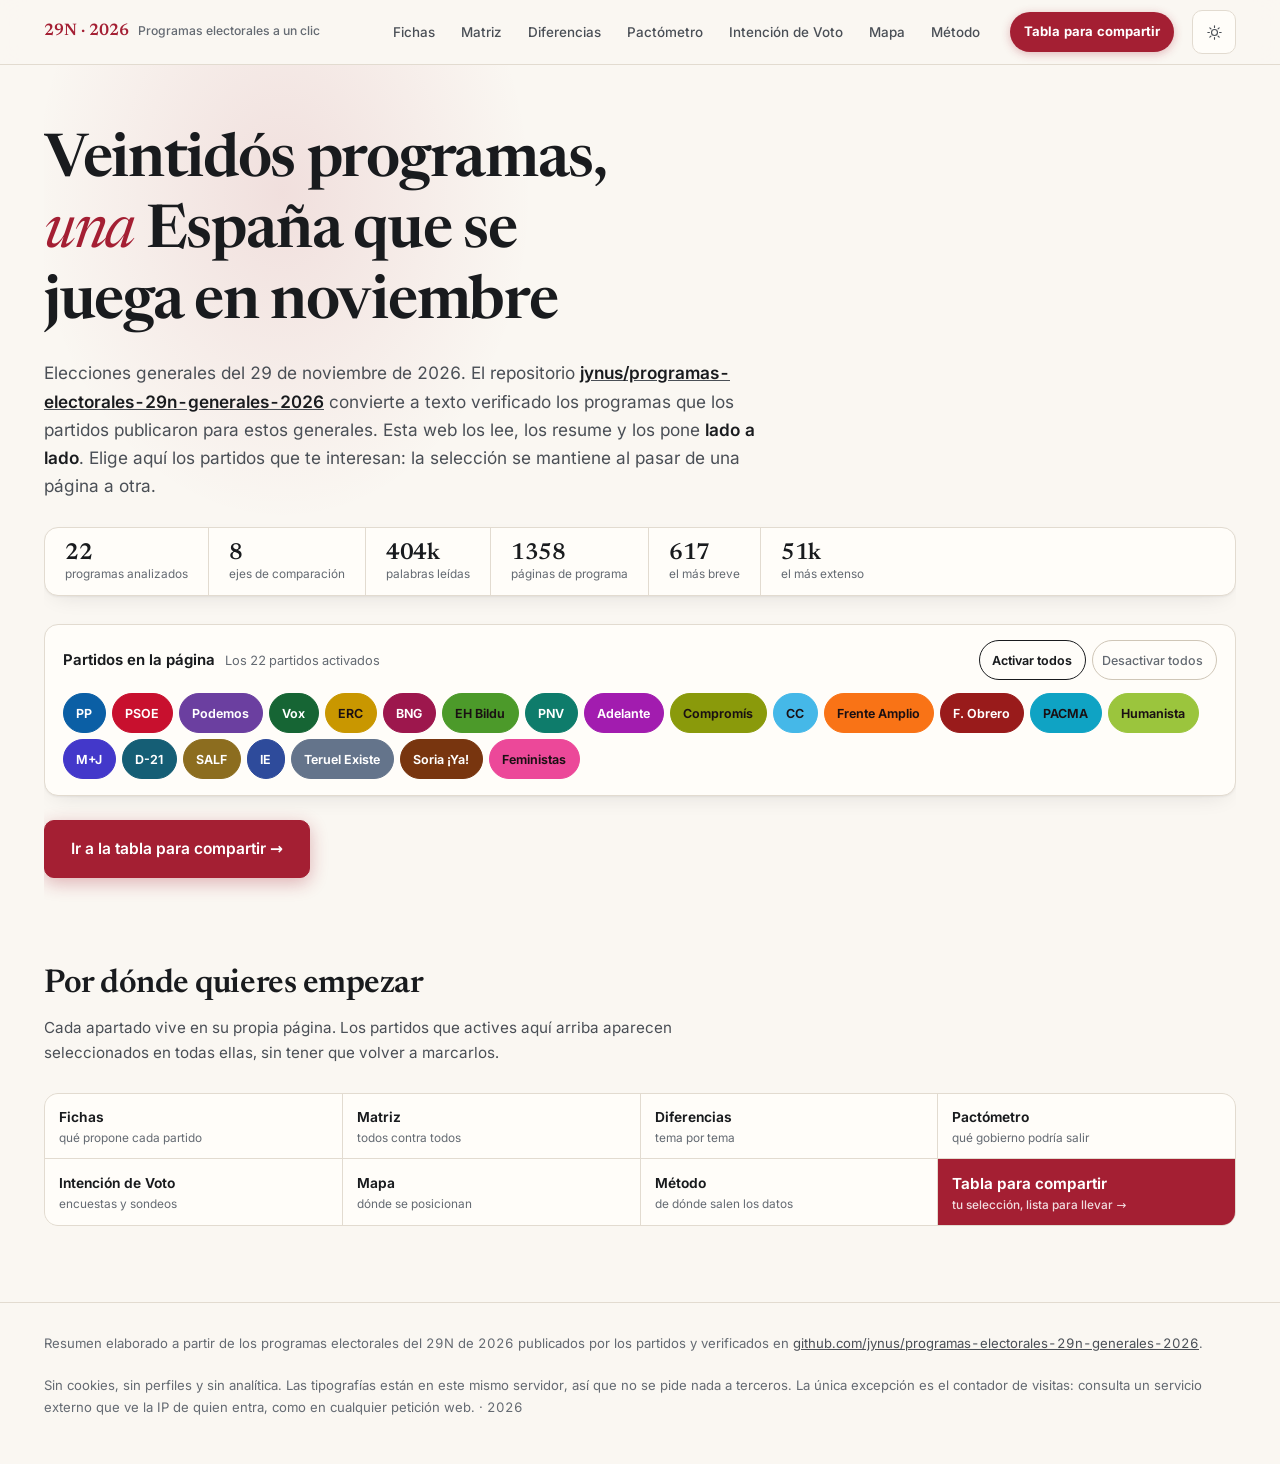
==== commit a1c07934: "feat(web): dividir la comparativa en páginas propias Cada sección vive ahora en su propia página y l" ====
--- a/index.html
+++ b/index.html
@@ -15,8 +15,8 @@
 <meta property="og:title" content="Programas electorales 29N 2026 — los partidos, punto por punto">
 <meta property="og:description" content="Veintidós programas del 29N de 2026 leídos, resumidos y puestos lado a lado: ocho ejes de comparación, fichas por partido y matriz comparativa.">
 <meta property="og:locale" content="es_ES">
-<link rel="stylesheet" href="assets/css/fonts.css?v=19">
-<link rel="stylesheet" href="assets/css/style.css?v=19">
+<link rel="stylesheet" href="assets/css/fonts.css?v=33">
+<link rel="stylesheet" href="assets/css/style.css?v=33">
 <link rel="icon" href="data:image/svg+xml,<svg xmlns='http://www.w3.org/2000/svg' viewBox='0 0 100 100'><rect width='100' height='100' rx='18' fill='%23a41f33'/><path d='M28 40h44M28 52h44M28 64h28' stroke='white' stroke-width='7' stroke-linecap='round'/></svg>">
 </head>
 <body>
@@ -24,15 +24,17 @@
 
 <header class="topbar">
   <div class="wrap topbar-in">
-    <a class="brand" href="#top"><b>29N · 2026</b><span>Programas electorales a un clic</span></a>
+    <a class="brand" href="index.html"><b>29N · 2026</b><span>Programas electorales a un clic</span></a>
     <nav class="nav" aria-label="Secciones">
-      <a href="#fichas">Fichas</a>
-      <a href="#matriz">Matriz</a>
-      <a href="#temas">Diferencias</a>
-      <a href="#voto-sec">Voto</a>
-      <a href="#mapa">Mapa</a>
-      <a href="#metodo">Método</a>
+      <a href="fichas.html">Fichas</a>
+      <a href="matriz.html">Matriz</a>
+      <a href="temas.html">Diferencias</a>
+      <a href="pacto.html">Pactómetro</a>
+      <a href="voto.html">Intención de Voto</a>
+      <a href="mapa.html">Mapa</a>
+      <a href="metodo.html">Método</a>
     </nav>
+    <a class="topbar-cta" href="comparador.html">Tabla para compartir</a>
     <span class="visits" id="visits" hidden title="Visitas a esta página">
       <svg width="13" height="13" viewBox="0 0 24 24" fill="none" stroke="currentColor" stroke-width="2" stroke-linecap="round" stroke-linejoin="round" aria-hidden="true"><path d="M2 12s3.6-7 10-7 10 7 10 7-3.6 7-10 7-10-7-10-7Z"/><circle cx="12" cy="12" r="3"/></svg>
       <b id="visitsN">—</b> <span id="visitsWord">visitas</span>
@@ -52,8 +54,9 @@
       <p class="lead">
         Elecciones generales del 29 de noviembre de 2026. El repositorio
         <a href="https://github.com/jynus/programas-electorales-29n-generales-2026" target="_blank" rel="noopener"><strong>jynus/programas-electorales-29n-generales-2026</strong></a>
-        convierte a texto verificado los programas que los partidos publicaron para estos generales. Esta página los lee,
-        los resume y los pone <strong>lado a lado</strong>: qué propone cada quien, y en qué se diferencian de verdad.
+        convierte a texto verificado los programas que los partidos publicaron para estos generales. Esta web los lee,
+        los resume y los pone <strong>lado a lado</strong>. Elige aquí los partidos que te interesan: la selección se
+        mantiene al pasar de una página a otra.
       </p>
       <div class="stats" id="stats" aria-label="Cifras del corpus analizado"></div>
 
@@ -72,260 +75,53 @@
       </div>
 
       <div class="btn-row">
-        <a class="btn primary" href="#fichas">Ver las fichas de los partidos</a>
-        <a class="btn" href="#matriz">Ir a la matriz comparativa</a>
-        <a class="btn" href="#temas">Ver las diferencias por tema</a>
+        <a class="btn primary btn-cta" href="comparador.html">Ir a la tabla para compartir →</a>
       </div>
     </section>
   </div>
 
-  <!-- ---------------------------------------------------- EN UN VISTAZO -->
+  <!-- ---------------------------------------------------------- SECCIONES -->
   <div class="wrap">
-    <section id="vistazo">
+    <section id="secciones">
       <div class="sec-head">
-        <h2>En un vistazo</h2>
+        <h2>Por dónde quieres empezar</h2>
         <p>
-          Lo esencial de los veintidós programas, dónde se separan los ocho ejes y qué
-          gobierno podría salir de un pacto. Todo esto, antes de entrar en el detalle.
+          Cada apartado vive en su propia página. Los partidos que actives aquí arriba
+          aparecen seleccionados en todas ellas, sin tener que volver a marcarlos.
         </p>
       </div>
 
-      <nav class="guia" aria-label="Cómo se lee esta página">
-        <a href="#fichas"><b>Fichas</b><span>qué propone cada partido</span></a>
-        <a href="#matriz"><b>Matriz</b><span>todos contra todos</span></a>
-        <a href="#temas"><b>Diferencias</b><span>tema por tema</span></a>
-        <a href="#voto-sec"><b>Voto</b><span>encuestas y sondeos</span></a>
-        <a href="#mapa"><b>Mapa</b><span>dónde se posicionan</span></a>
-        <a href="#metodo"><b>Método</b><span>de dónde salen los datos</span></a>
+      <nav class="guia" aria-label="Secciones de la comparativa">
+        <a href="fichas.html"><b>Fichas</b><span>qué propone cada partido</span></a>
+        <a href="matriz.html"><b>Matriz</b><span>todos contra todos</span></a>
+        <a href="temas.html"><b>Diferencias</b><span>tema por tema</span></a>
+        <a href="pacto.html"><b>Pactómetro</b><span>qué gobierno podría salir</span></a>
+        <a href="voto.html"><b>Intención de Voto</b><span>encuestas y sondeos</span></a>
+        <a href="mapa.html"><b>Mapa</b><span>dónde se posicionan</span></a>
+        <a href="metodo.html"><b>Método</b><span>de dónde salen los datos</span></a>
+        <a class="guia-destaque" href="comparador.html"><b>Tabla para compartir</b><span>tu selección, lista para llevar →</span></a>
       </nav>
-
-      <div class="vistazo-bloque">
-        <h3>Los veintidós en una línea</h3>
-        <div id="resumenPartidos" class="resumen-partidos"></div>
-      </div>
-
-      <div class="vistazo-bloque">
-        <div class="vistazo-cabecera">
-          <div>
-            <h3>Los ocho ejes en un vistazo</h3>
-            <p class="vistazo-nota">
-              Cada fila es un eje y los partidos cuelgan de la posición que sostienen.
-              Pulsa un eje para ver el detalle.
-            </p>
-          </div>
-          <button class="chip" id="ejesVista" type="button" aria-pressed="false">Ver en una línea</button>
-        </div>
-        <div id="resumenEjes" class="resumen-ejes"></div>
-      </div>
-
-      <div class="pacto-bloque" id="pacto-bloque">
-        <h3>Pactómetro</h3>
-        <p>
-          Qué pasaría si algunos partidos se pusieran de acuerdo para gobernar. Usa la
-          estimación preelectoral del CIS, la única que reparte escaños por partido.
-        </p>
-        <div id="pacto">
-          <p class="voto-cargando">Cargando el reparto de escaños…</p>
-        </div>
-      </div>
     </section>
   </div>
 
-  <!-- ----------------------------------------------------------- FICHAS -->
-  <div class="wrap">
-    <section id="fichas">
-      <div class="sec-head">
-        <h2>Los puntos fuertes de cada programa</h2>
-        <p>Resumen de las propuestas que cada partido recoge en su propio texto. El recuento de páginas y palabras procede del repositorio.</p>
-      </div>
-
-      <div class="toolbar">
-        <label class="search">
-          <svg width="15" height="15" viewBox="0 0 24 24" fill="none" stroke="currentColor" stroke-width="2.4" stroke-linecap="round" aria-hidden="true"><circle cx="11" cy="11" r="7"/><path d="M20 20l-3.5-3.5"/></svg>
-          <input type="search" id="search" placeholder="Buscar partido, tema o propuesta…" aria-label="Buscar partido, tema o propuesta">
-        </label>
-        <div class="chips" id="blocChips" role="group" aria-label="Filtrar por tipo de partido"></div>
-        <button class="chip" id="resetBtn" type="button">Limpiar los filtros de las fichas</button>
-      </div>
-
-      <p class="live" id="live" role="status" aria-live="polite"></p>
-      <div class="parties" id="parties"></div>
-      <div class="empty-state hidden" id="emptyState">
-        <p>Ningún partido coincide con la búsqueda.</p>
-        <button class="chip" id="emptyReset" type="button">Quitar el filtro de bloque y la búsqueda</button>
-      </div>
-    </section>
-  </div>
-
-  <!-- ----------------------------------------------------------- MATRIZ -->
-  <div class="wrap">
-    <section id="matriz">
-      <div class="sec-head">
-        <h2>Qué dice cada partido de cada tema</h2>
-        <p>La tabla se construye con los partidos que tengas activados arriba, en la cabecera. Desactivar un partido lo quita de toda la página.</p>
-      </div>
-      <div class="toolbar">
-        <div class="toolbar-actions">
-          <span id="matrixShare"></span>
-          <span class="toolbar-nota">Los partidos se activan y desactivan arriba, en la cabecera.</span>
-          <button class="chip" id="copyLinkBtn" type="button">Copiar el enlace</button>
-          <button class="chip" id="copyTableBtn" type="button">Copiar la tabla</button>
-        </div>
-      </div>
-      <p class="matrix-count" id="matrixCount"></p>
-      <div class="matrix-wrap" tabindex="0" role="region" aria-label="Matriz comparativa, desplazable en horizontal">
-        <table class="matrix" id="matrix">
-          <caption class="sr-only">Posición de cada partido seleccionado en los ocho ejes de comparación</caption>
-          <thead><tr id="matrixHead"></tr></thead>
-          <tbody id="matrixBody"></tbody>
-        </table>
-      </div>
-    </section>
-  </div>
-
-  <!-- ------------------------------------------------------------ TEMAS -->
-  <div class="wrap">
-    <section id="temas">
-      <div class="sec-head">
-        <h2>Dónde se separan exactamente</h2>
-        <p>Los mismos ocho ejes, ahora con la posición literal de cada partido y su propuesta concreta. Es la parte de la página que mejor explica las diferencias.</p>
-      </div>
-      <div class="theme-index" id="themeIndex" role="navigation" aria-label="Índice de temas"></div>
-      <div id="themeBlocks"></div>
-    </section>
-  </div>
-
-  <!-- ------------------------------------------------------ INTENCIÓN DE VOTO -->
-  <div class="wrap">
-    <section id="voto-sec">
-      <div class="sec-head">
-        <h2>Intención de voto</h2>
-        <p>
-          Lo que dicen las encuestas que se van publicando en los principales medios españoles y lo que estima
-          el CIS. Los datos los recoge un bot cada día de forma automática; abajo siempre se indica de cuándo son.
-        </p>
-      </div>
-      <div id="voto">
-        <p class="voto-cargando">Cargando los datos de intención de voto…</p>
-      </div>
-
-      <div class="voto-enlace-pacto">
-        <a href="#pacto-bloque">Ir al pactómetro →</a>
-        <span>Marca qué partidos se pondrían de acuerdo y qué gobierno saldría de ello.</span>
-      </div>
-    </section>
-  </div>
-
-  <!-- ------------------------------------------------------------- MAPA -->
-  <div class="wrap">
-    <section id="mapa">
-      <div class="sec-head">
-        <h2>Ocho ejes, veintidós programas</h2>
-        <p>
-          Cada eje es una escala de 0 a 100 con los partidos colocados en su posición, y debajo los grupos con los
-          partidos de cada posición. Pulsa un partido para añadirlo o quitarlo de la comparación.
-        </p>
-      </div>
-      <div class="spectrum" id="spectrum"></div>
-    </section>
-  </div>
-
-  <!-- ----------------------------------------------------------- MÉTODO -->
-  <div class="wrap">
-    <section id="metodo">
-      <div class="sec-head">
-        <h2>De dónde sale todo lo de aquí</h2>
-        <p>Sin esto, una comparativa electoral no deja de ser una impresión personal.</p>
-      </div>
-
-      <div class="method">
-        <div class="mbox">
-          <h3>La fuente primaria</h3>
-          <p>
-            El repositorio de <a href="https://github.com/jynus/programas-electorales-29n-generales-2026" target="_blank" rel="noopener">jynus</a>
-            convierte a <code>.rst</code> el PDF original de cada programa (o su web, cuando el partido no publicó PDF) y verifica
-            el texto carácter a carácter contra el original, con sumas SHA-256 de cada PDF.
-          </p>
-          <p>Cada ficha enlaza directamente al <code>.rst</code> correspondiente.</p>
-        </div>
-        <div class="mbox">
-          <h3>Qué se ha resumido</h3>
-          <ul>
-            <li>Los <b>puntos fuertes</b> reproducen propuestas concretas y verificables del programa (cifras, plazos, trabas legales).</li>
-            <li>Las <b>posiciones por eje</b> son una clasificación de lectura: agrupan programas que, en ese tema concreto, comparten enfoque.</li>
-            <li>Cuando un partido no aborda un tema, se dice explícitamente en lugar de inventar una posición.</li>
-          </ul>
-        </div>
-        <div class="mbox">
-          <h3>Cuentas que no cuadran entre sí</h3>
-          <ul>
-            <li>Hay <b>22 partidos</b> y <b>24 ficheros <code>.rst</code></b>: EH Bildu, ERC y el PNV publican su programa en dos idiomas.</li>
-            <li>Los programas van de <b>617 a 51.399 palabras</b>. No son directamente comparables en detalle.</li>
-            <li>Por eso cada ficha indica el <b>perfil</b> del programa: manifiesto, contrato electoral, por capítulos, por áreas o plan con fuentes.</li>
-          </ul>
-        </div>
-        <div class="mbox">
-          <h3>Los idiomas de los originales</h3>
-          <ul>
-            <li>BNG publica su programa en <b>gallego</b>, ERC y Compromís-Front en <b>catalán</b>, EH Bildu y el PNV en <b>euskera</b> y castellano.</li>
-            <li><b>Todos los resúmenes de esta página están en castellano</b>, también los de esos partidos. Cuando el título del programa está en otra lengua, se muestra el traducido y, debajo, el original.</li>
-            <li>La interfaz y las etiquetas de esta página están siempre en castellano.</li>
-          </ul>
-        </div>
-        <div class="mbox">
-          <h3>De dónde sale la intención de voto</h3>
-          <ul>
-            <li><b>Medios</b>: el agregado de Onda Cero, que reúne las encuestas publicadas en ABC, El País, El Mundo, El Español, El Confidencial, La Vanguardia, La Razón, Onda Cero y una docena más, con su efecto casa.</li>
-            <li><b>CIS</b>: la estimación oficial de los barómetros mensuales, transcrita de la serie abierta de <a href="https://gastiaso.github.io/barometros/" target="_blank" rel="noopener">Barómetro a barómetro</a> (CC BY 4.0).</li>
-            <li><b>Electomanía</b>: la ficha de cada encuesta con su reparto de escaños y su encuestadora (CC BY 4.0).</li>
-            <li>Un bot las recoge cada día y escribe <code>data/voting-intention.json</code>. Si una fuente falla, se conserva el dato anterior y se avisa: nunca se rellena con ceros.</li>
-          </ul>
-        </div>
-        <div class="mbox">
-          <h3>El pactómetro y sus límites</h3>
-          <ul>
-            <li>El reparto de escaños sale de la <b>encuesta preelectoral del CIS</b> (estudio 3584, 45.074 entrevistas), la única fuente que reparte diputados por partido. El bot la lee del PDF del CIS cada día.</li>
-            <li>El CIS advierte de su propia estimación que <b>las horquillas no se suman</b>: son percentiles de su modelo, no intervalos de confianza. El pactómetro suma los puntos medios y enseña el rango solo como referencia.</li>
-            <li>La mayoría absoluta son <b>176 de 350</b>. Cuando el bloque no llega pero es el más numeroso, se indica que tiene mayoría simple y se nombra al rival más fuerte.</li>
-            <li>No es una predicción: es un cálculo sobre la estimación del CIS de octubre de 2026.</li>
-          </ul>
-        </div>
-        <div class="mbox">
-          <h3>El contador de visitas</h3>
-          <ul>
-            <li>Cuenta una visita cada 12 horas por navegador y solo guarda un número: ni cookies, ni perfiles, ni identificadores.</li>
-            <li>El total que ves es la <b>base histórica</b> que está en el repositorio más el valor del servicio en este momento.</li>
-            <li>Por eso <b>publicar un cambio no pone el contador a cero</b>: la base no se toca nunca. Si algún día hay que reiniciar el servicio, lo que se pierda se suma a la base antes.</li>
-            <li>Y para que el número <b>nunca baje</b>, aunque alguien reinicie el servicio por su cuenta, se guarda también el total más alto que se ha visto y se enseña ese mientras el contador no lo supera.</li>
-          </ul>
-        </div>
-        <div class="mbox">
-          <h3>Lo que esta página no es</h3>
-          <ul>
-            <li>No es una predicción electoral ni un sondeo.</li>
-            <li>No valora la viabilidad de las propuestas.</li>
-            <li>No es un resumen oficial de los partidos: es una lectura de sus textos.</li>
-            <li>Los programas se publicaron en distintas fechas y con distinta extensión; el detalle de cada uno no es directamente comparable.</li>
-          </ul>
-        </div>
-        <div class="mbox">
-          <h3>Los originales y el control de calidad</h3>
-          <ul>
-            <li><code>programas_electorales/</code>: los 24 ficheros <code>.rst</code> verificados.</li>
-            <li><code>documentos_originales/</code>: los PDF de origen con sus sumas SHA-256.</li>
-            <li><code>scripts/check-data.js</code>: comprueba que ningún texto se corrompe y que las cifras coinciden con el repositorio.</li>
-          </ul>
-          <p style="margin-top:10px"><a href="https://github.com/jynus/programas-electorales-29n-generales-2026/tree/main/programas_electorales" target="_blank" rel="noopener">Ver los 24 programas en el repositorio →</a></p>
-        </div>
-      </div>
-
-      <div class="note">
-        <strong>Una advertencia sobre el formato.</strong> Los programas van de 617 palabras (Feministas al Congreso) a 51.399 (Podemos),
-        y hay cinco perfiles muy distintos: manifiestos breves, contratos electorales con compromisos numerados, programas por capítulos,
-        programas por áreas y planes de área con fuentes citadas. Comparar el detalle de un bloque de 150 páginas con el de dos páginas
-        puede inducir a error: por eso aquí se resumen las <em>propuestas</em>, no el número de páginas.
-      </div>
-    </section>
+  <!-- Contenedores que usa app.js para pintar el resto de secciones. -->
+  <div hidden aria-hidden="true">
+    <div id="spectrum"></div>
+    <div id="parties"></div>
+    <div class="chips" id="blocChips"></div>
+    <div id="emptyState"></div>
+    <div id="live"></div>
+    <table id="matrix"></table>
+    <div id="matrixHead"></div>
+    <div id="matrixBody"></div>
+    <div id="matrixCount"></div>
+    <div id="matrixShare"></div>
+    <button id="copyLinkBtn" type="button"></button>
+    <button id="copyTableBtn" type="button"></button>
+    <div id="themeIndex"></div>
+    <div id="themeBlocks"></div>
+    <input type="search" id="search">
+    <button id="resetBtn" type="button"></button>
   </div>
 
 </main>
@@ -340,11 +136,8 @@
   </div>
 </footer>
 
-<script src="assets/js/data.js?v=19"></script>
-<script src="assets/js/app.js?v=19"></script>
-<script src="assets/js/datos-voto.js?v=19"></script>
-<script src="assets/js/polls.js?v=19"></script>
-<script src="assets/js/pacto.js?v=19"></script>
-<script src="assets/js/resumen.js?v=19"></script>
+<script src="assets/js/elecciones.js?v=33"></script>
+<script src="assets/js/data.js?v=33"></script>
+<script src="assets/js/app.js?v=33"></script>
 </body>
 </html>
--- a/assets/css/style.css
+++ b/assets/css/style.css
@@ -121,6 +121,17 @@
   white-space: nowrap; flex: none;
 }
 .nav a:hover { color: var(--ink); background: var(--bg-soft); }
+/* La tabla para compartir es la accion principal: va siempre en rojo y
+   fuera de la nav desplazable, para que nunca quede cortada. */
+.topbar-cta {
+  flex: none; text-decoration: none; white-space: nowrap;
+  font-size: .82rem; font-weight: 700; color: #fff;
+  background: var(--accent); padding: 9px 14px; border-radius: 99px;
+  box-shadow: 0 2px 10px color-mix(in srgb, var(--accent) 30%, transparent);
+  transition: filter .15s;
+}
+.topbar-cta:hover { color: #fff; filter: brightness(1.1); }
+html[data-theme="dark"] .topbar-cta { color: #1a1013; }
 
 .icon-btn {
   border: 1px solid var(--line); background: var(--bg-card); color: var(--ink-2);
@@ -165,6 +176,12 @@
 .btn.primary { background: var(--accent); border-color: var(--accent); color: #fff; }
 .btn.primary:hover { filter: brightness(1.08); }
 html[data-theme="dark"] .btn.primary { color: #1a1013; }
+/* El boton principal de la portada: el mas grande y visible de todos. */
+.btn-cta {
+  padding: 15px 26px; font-size: .97rem;
+  box-shadow: 0 5px 18px color-mix(in srgb, var(--accent) 32%, transparent);
+}
+.btn-cta:hover { transform: translateY(-2px); filter: brightness(1.08); }
 
 /* ------------------------------------------------------------- Section */
 section { padding: 50px 0; border-top: 1px solid var(--line); }
@@ -652,9 +669,9 @@
 #vistazo { padding-top: 44px; }
 #vistazo .sec-head { margin-bottom: 22px; }
 
-/* La guia: los seis destinos de la pagina, en una tira. */
+/* La guia: los ocho destinos de la pagina, en dos filas de cuatro. */
 .guia {
-  display: grid; grid-template-columns: repeat(6, 1fr); gap: 1px;
+  display: grid; grid-template-columns: repeat(4, 1fr); gap: 1px;
   background: var(--line); border: 1px solid var(--line); border-radius: var(--radius);
   overflow: hidden; margin-bottom: 26px;
 }
@@ -666,6 +683,13 @@
 .guia a:hover { background: var(--bg-soft); }
 .guia b { font-size: .86rem; font-weight: 650; color: var(--ink); }
 .guia span { font-size: .74rem; color: var(--ink-3); line-height: 1.3; }
+/* La tarjeta de la tabla para compartir destaca sobre las demas. */
+.guia a.guia-destaque { background: var(--accent); }
+.guia a.guia-destaque:hover { background: var(--accent); filter: brightness(1.1); }
+.guia a.guia-destaque b { color: #fff; font-size: .95rem; }
+.guia a.guia-destaque span { color: rgba(255,255,255,.85); font-weight: 500; }
+html[data-theme="dark"] .guia a.guia-destaque b { color: #1a1013; }
+html[data-theme="dark"] .guia a.guia-destaque span { color: rgba(26,16,19,.8); }
 
 .vistazo-bloque { margin-bottom: 30px; }
 .vistazo-bloque h3 { font-size: 1.1rem; margin-bottom: 4px; }
@@ -753,7 +777,7 @@
 .voto-enlace-pacto span { font-size: .83rem; color: var(--ink-3); }
 
 @media (max-width: 900px) {
-  .guia { grid-template-columns: repeat(3, 1fr); }
+  .guia { grid-template-columns: repeat(2, 1fr); }
   .resumen-fila { grid-template-columns: 12px 1fr auto; row-gap: 2px; padding: 10px 14px; }
   .resumen-nom { grid-column: 2; }
   .resumen-per { grid-column: 3; grid-row: 1; }
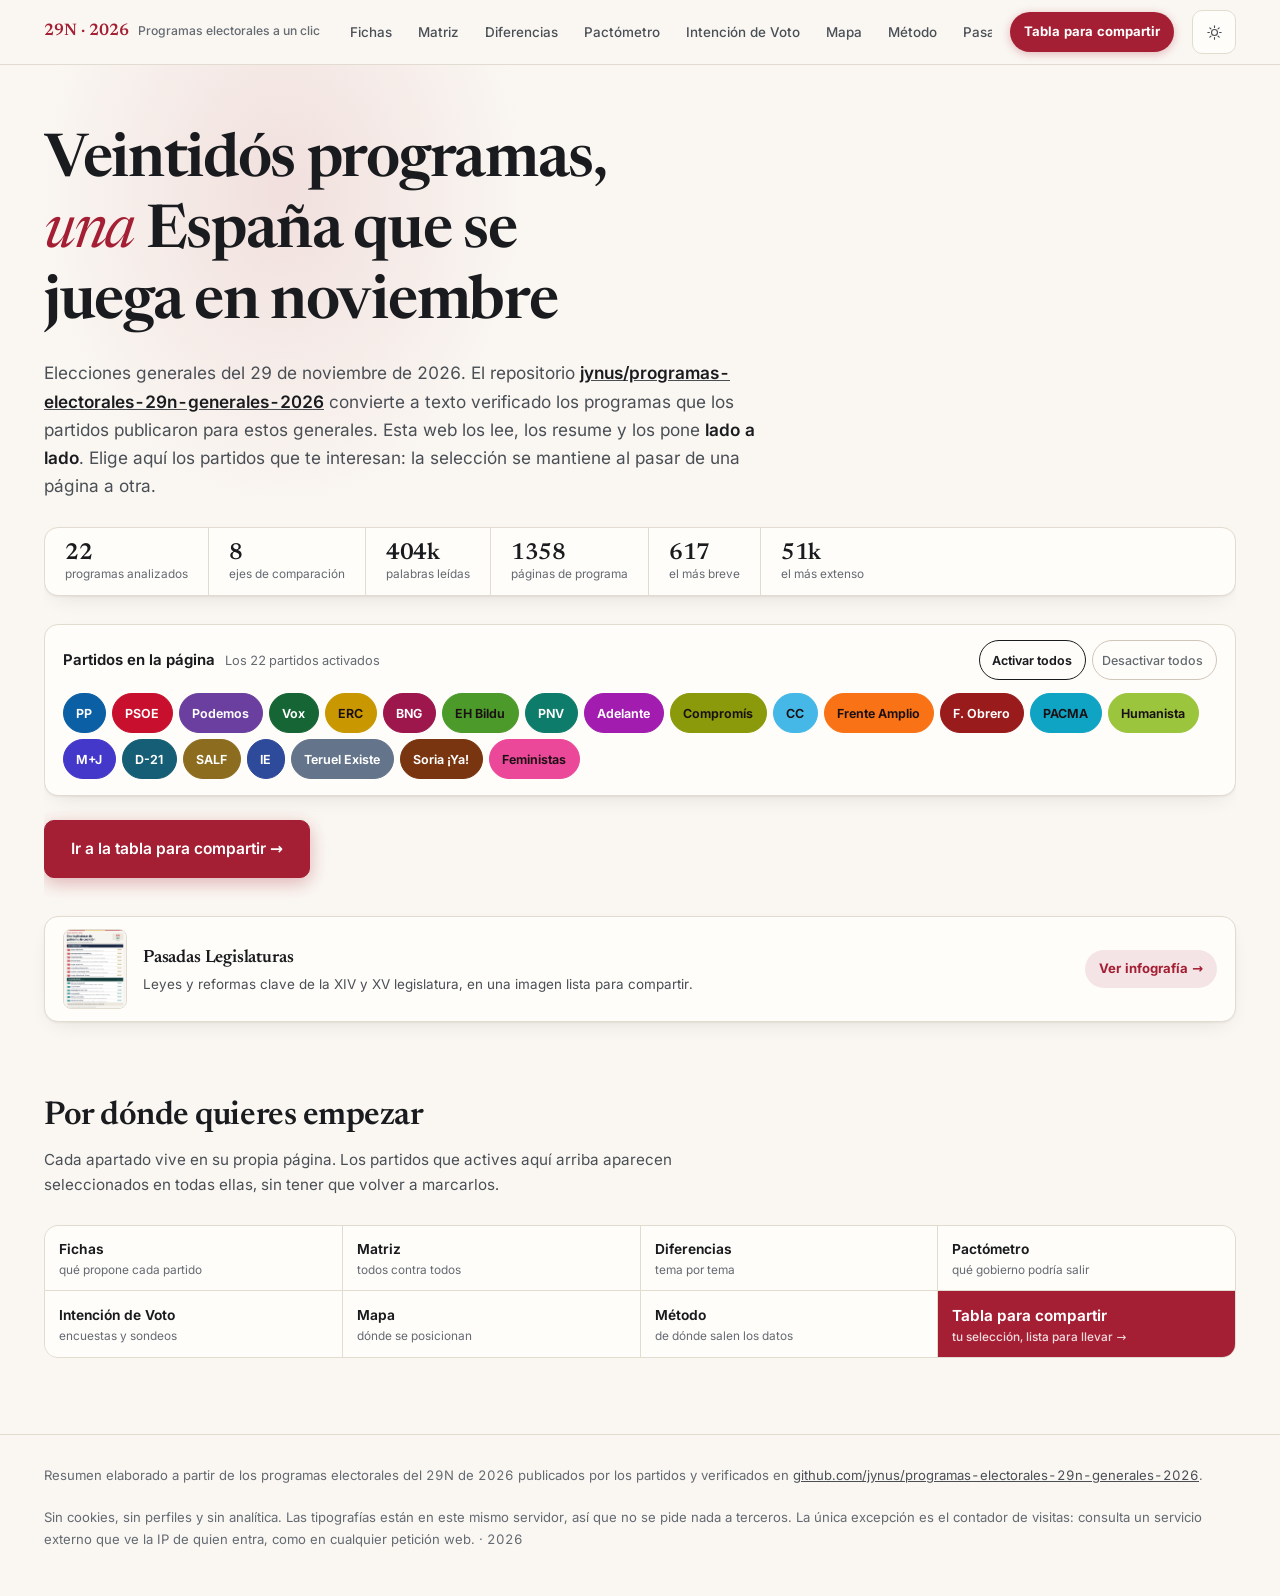
==== commit e5a3d4ba: "feat(pasadas-legislaturas): anadir infografia y pagina para compartir Banner compacto en la portada " ====
--- a/index.html
+++ b/index.html
@@ -15,8 +15,9 @@
 <meta property="og:title" content="Programas electorales 29N 2026 — los partidos, punto por punto">
 <meta property="og:description" content="Veintidós programas del 29N de 2026 leídos, resumidos y puestos lado a lado: ocho ejes de comparación, fichas por partido y matriz comparativa.">
 <meta property="og:locale" content="es_ES">
-<link rel="stylesheet" href="assets/css/fonts.css?v=33">
-<link rel="stylesheet" href="assets/css/style.css?v=33">
+<link rel="stylesheet" href="assets/css/fonts.css?v=35">
+<link rel="stylesheet" href="assets/css/style.css?v=35">
+<link rel="stylesheet" href="assets/css/legislaturas.css?v=35">
 <link rel="icon" href="data:image/svg+xml,<svg xmlns='http://www.w3.org/2000/svg' viewBox='0 0 100 100'><rect width='100' height='100' rx='18' fill='%23a41f33'/><path d='M28 40h44M28 52h44M28 64h28' stroke='white' stroke-width='7' stroke-linecap='round'/></svg>">
 </head>
 <body>
@@ -33,6 +34,7 @@
       <a href="voto.html">Intención de Voto</a>
       <a href="mapa.html">Mapa</a>
       <a href="metodo.html">Método</a>
+      <a href="pasadas-legislaturas.html">Pasadas Legislaturas</a>
     </nav>
     <a class="topbar-cta" href="comparador.html">Tabla para compartir</a>
     <span class="visits" id="visits" hidden title="Visitas a esta página">
@@ -78,6 +80,18 @@
         <a class="btn primary btn-cta" href="comparador.html">Ir a la tabla para compartir →</a>
       </div>
     </section>
+  </div>
+
+  <!-- --------------------------------------------------- BANNER LEGISLATURAS -->
+  <div class="wrap">
+    <a class="banner-legis" href="pasadas-legislaturas.html">
+      <img src="assets/resumen-legislativo-coalicion.png?v=35" alt="Infografía con las leyes y reformas clave de la XIV y XV legislatura" width="64" height="80">
+      <span class="banner-legis-copy">
+        <b>Pasadas Legislaturas</b>
+        <span>Leyes y reformas clave de la XIV y XV legislatura, en una imagen lista para compartir.</span>
+      </span>
+      <span class="banner-legis-cta">Ver infografía →</span>
+    </a>
   </div>
 
   <!-- ---------------------------------------------------------- SECCIONES -->
@@ -136,8 +150,8 @@
   </div>
 </footer>
 
-<script src="assets/js/elecciones.js?v=33"></script>
-<script src="assets/js/data.js?v=33"></script>
-<script src="assets/js/app.js?v=33"></script>
+<script src="assets/js/elecciones.js?v=35"></script>
+<script src="assets/js/data.js?v=35"></script>
+<script src="assets/js/app.js?v=35"></script>
 </body>
 </html>
--- a/assets/css/legislaturas.css
+++ b/assets/css/legislaturas.css
@@ -0,0 +1,80 @@
+/* ===================================================================
+   Banner compacto y página «Pasadas Legislaturas»
+   =================================================================== */
+
+.banner-legis {
+  display: flex; align-items: center; gap: 16px;
+  min-height: 104px; margin: 0 0 26px; padding: 12px 18px;
+  text-decoration: none; color: var(--ink);
+  background: var(--bg-card); border: 1px solid var(--line);
+  border-radius: var(--radius); box-shadow: var(--shadow);
+  transition: transform .15s, box-shadow .15s, border-color .15s;
+}
+.banner-legis:hover {
+  transform: translateY(-2px); box-shadow: var(--shadow-lift);
+  border-color: var(--line-2);
+}
+.banner-legis img {
+  width: 64px; height: 80px; flex: none; object-fit: cover;
+  border-radius: 8px; border: 1px solid var(--line); background: var(--bg-soft);
+}
+.banner-legis-copy { display: flex; flex-direction: column; gap: 2px; min-width: 0; }
+.banner-legis-copy b {
+  font-family: var(--serif); font-size: 1.12rem; font-weight: 600;
+  letter-spacing: -.01em;
+}
+.banner-legis-copy span { font-size: .84rem; color: var(--ink-2); line-height: 1.4; }
+.banner-legis-cta {
+  margin-left: auto; flex: none; font-size: .82rem; font-weight: 700;
+  color: var(--accent); background: var(--accent-soft);
+  padding: 8px 14px; border-radius: 99px; white-space: nowrap;
+}
+html[data-theme="dark"] .banner-legis-cta { color: #ff9eae; background: #352027; }
+
+.pasadas-hero { padding-bottom: 22px; }
+.pasadas-hero h1 { margin-bottom: 12px; }
+.pasadas-hero .lead { max-width: 72ch; margin-bottom: 0; }
+
+.pasadas-layout {
+  display: grid; grid-template-columns: minmax(0, 420px) minmax(0, 1fr);
+  gap: 34px; align-items: start; padding-bottom: 46px;
+}
+.pasadas-fig { margin: 0; }
+.pasadas-image {
+  display: block; width: 100%; height: auto; border-radius: var(--radius);
+  border: 1px solid var(--line); box-shadow: var(--shadow-lift);
+  background: var(--bg-card);
+}
+.pasadas-fig figcaption { margin-top: 9px; font-size: .76rem; color: var(--ink-3); }
+
+.pasadas-copy h2 { font-size: clamp(1.5rem, 2.6vw, 2rem); margin-bottom: 10px; }
+.pasadas-copy p { color: var(--ink-2); max-width: 62ch; }
+.pasadas-copy h3 {
+  font-family: var(--sans); font-size: .8rem; font-weight: 700;
+  letter-spacing: .06em; text-transform: uppercase;
+  color: var(--ink-3); margin: 24px 0 10px;
+}
+.pasadas-actions { margin: 20px 0 0; }
+.share-row .btn { font-size: .82rem; padding: 8px 12px; }
+
+/* .btn de la base fija display:inline-flex y anula el atributo hidden. */
+#shareNative[hidden] { display: none; }
+
+.pasadas-nota {
+  margin-top: 22px; padding: 13px 16px; border-left: 3px solid var(--accent);
+  background: var(--bg-soft); border-radius: 0 var(--radius-sm) var(--radius-sm) 0;
+  font-size: .85rem; color: var(--ink-2);
+}
+.pasadas-nota b { color: var(--ink); }
+
+@media (max-width: 860px) {
+  .pasadas-layout { grid-template-columns: 1fr; gap: 26px; }
+  .pasadas-image { max-width: 420px; margin: 0 auto; }
+}
+@media (max-width: 620px) {
+  .banner-legis { gap: 11px; padding: 10px 12px; min-height: 92px; }
+  .banner-legis img { width: 52px; height: 65px; }
+  .banner-legis-copy b { font-size: 1rem; }
+  .banner-legis-copy span { font-size: .78rem; }
+  .banner-legis-cta { font-size: .74rem; padding: 7px 10px; }
+}
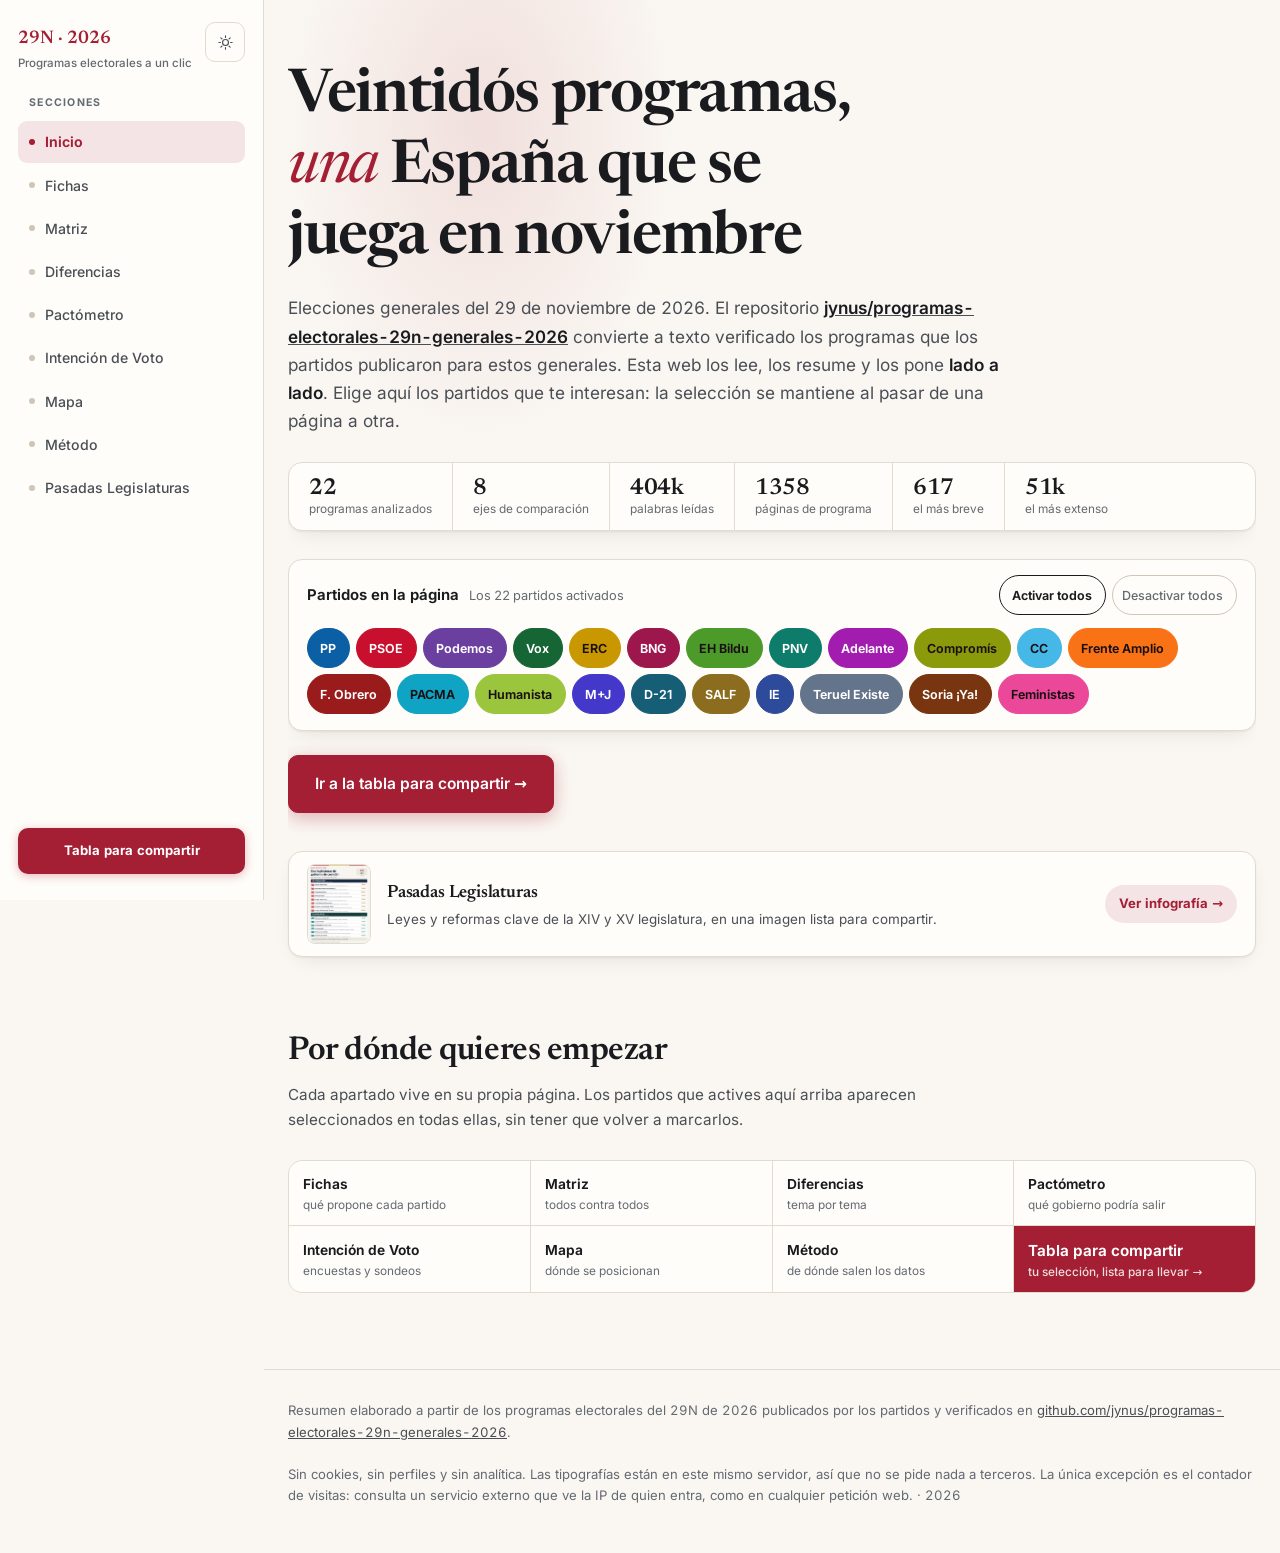
==== commit 511dfaec: "feat(nav): menu lateral vertical con cajon en movil Sustituye la barra horizontal por una barra late" ====
--- a/index.html
+++ b/index.html
@@ -15,9 +15,10 @@
 <meta property="og:title" content="Programas electorales 29N 2026 — los partidos, punto por punto">
 <meta property="og:description" content="Veintidós programas del 29N de 2026 leídos, resumidos y puestos lado a lado: ocho ejes de comparación, fichas por partido y matriz comparativa.">
 <meta property="og:locale" content="es_ES">
-<link rel="stylesheet" href="assets/css/fonts.css?v=35">
-<link rel="stylesheet" href="assets/css/style.css?v=35">
-<link rel="stylesheet" href="assets/css/legislaturas.css?v=35">
+<link rel="stylesheet" href="assets/css/fonts.css?v=36">
+<link rel="stylesheet" href="assets/css/style.css?v=36">
+<link rel="stylesheet" href="assets/css/sidebar.css?v=36">
+<link rel="stylesheet" href="assets/css/legislaturas.css?v=36">
 <link rel="icon" href="data:image/svg+xml,<svg xmlns='http://www.w3.org/2000/svg' viewBox='0 0 100 100'><rect width='100' height='100' rx='18' fill='%23a41f33'/><path d='M28 40h44M28 52h44M28 64h28' stroke='white' stroke-width='7' stroke-linecap='round'/></svg>">
 </head>
 <body>
@@ -25,8 +26,11 @@
 
 <header class="topbar">
   <div class="wrap topbar-in">
+    <button class="menu-toggle" id="menuToggle" type="button" aria-label="Abrir menú" aria-expanded="false" aria-controls="menuNav"><span></span><span></span><span></span></button>
     <a class="brand" href="index.html"><b>29N · 2026</b><span>Programas electorales a un clic</span></a>
-    <nav class="nav" aria-label="Secciones">
+    <nav class="nav" id="menuNav" aria-label="Secciones">
+      <span class="nav-label" aria-hidden="true">Secciones</span>
+      <a href="index.html" aria-current="page">Inicio</a>
       <a href="fichas.html">Fichas</a>
       <a href="matriz.html">Matriz</a>
       <a href="temas.html">Diferencias</a>
@@ -85,7 +89,7 @@
   <!-- --------------------------------------------------- BANNER LEGISLATURAS -->
   <div class="wrap">
     <a class="banner-legis" href="pasadas-legislaturas.html">
-      <img src="assets/resumen-legislativo-coalicion.png?v=35" alt="Infografía con las leyes y reformas clave de la XIV y XV legislatura" width="64" height="80">
+      <img src="assets/resumen-legislativo-coalicion.png?v=36" alt="Infografía con las leyes y reformas clave de la XIV y XV legislatura" width="64" height="80">
       <span class="banner-legis-copy">
         <b>Pasadas Legislaturas</b>
         <span>Leyes y reformas clave de la XIV y XV legislatura, en una imagen lista para compartir.</span>
@@ -150,8 +154,9 @@
   </div>
 </footer>
 
-<script src="assets/js/elecciones.js?v=35"></script>
-<script src="assets/js/data.js?v=35"></script>
-<script src="assets/js/app.js?v=35"></script>
+<script src="assets/js/elecciones.js?v=36"></script>
+<script src="assets/js/data.js?v=36"></script>
+<script src="assets/js/app.js?v=36"></script>
+<script src="assets/js/sidebar.js?v=36"></script>
 </body>
 </html>
--- a/assets/css/sidebar.css
+++ b/assets/css/sidebar.css
@@ -0,0 +1,157 @@
+/* ===================================================================
+   Navegacion lateral — barra vertical a la izquierda en escritorio,
+   cajon con boton en pantallas estrechas.
+   =================================================================== */
+
+:root { --sidebar-w: 264px; }
+
+.menu-toggle {
+  display: none;
+  width: var(--tap); height: var(--tap); flex: none;
+  align-content: center; justify-items: center; gap: 4px;
+  border: 1px solid var(--line); border-radius: 10px;
+  background: var(--bg-card); color: var(--ink-2); cursor: pointer;
+  transition: border-color .15s, background .15s;
+}
+.menu-toggle:hover { border-color: var(--line-2); background: var(--bg-soft); }
+.menu-toggle span {
+  display: block; width: 18px; height: 2px; border-radius: 2px;
+  background: var(--ink-2); transition: transform .2s ease, opacity .2s ease;
+}
+
+.nav-label {
+  display: block; margin: 0 0 8px 11px;
+  font-size: .66rem; font-weight: 700; letter-spacing: .12em;
+  text-transform: uppercase; color: var(--ink-3);
+}
+
+@media (min-width: 1024px) {
+  html { scroll-padding-top: 0; }
+  body { padding-left: var(--sidebar-w); }
+  .skip:focus { left: calc(var(--sidebar-w) + 12px); top: 12px; }
+
+  .topbar {
+    position: fixed; inset: 0 auto 0 0;
+    width: var(--sidebar-w); height: 100vh; height: 100dvh;
+    background: var(--bg-card); border-right: 1px solid var(--line);
+    border-bottom: 0; backdrop-filter: none; z-index: 60;
+  }
+  .topbar-in {
+    position: relative; display: flex; flex-direction: column; align-items: stretch;
+    max-width: none; height: 100%; margin: 0; padding: 24px 18px 26px; gap: 0;
+  }
+  .brand { flex-direction: column; align-items: flex-start; gap: 2px; font-size: 1.15rem; }
+  .brand span { font-size: .72rem; line-height: 1.35; }
+
+  .nav {
+    display: flex; flex-direction: column; gap: 2px;
+    width: 100%; margin: 22px 0 0; padding: 0;
+    overflow: visible;
+  }
+  .nav a {
+    display: flex; align-items: center; gap: 10px;
+    width: 100%; padding: 9px 11px; border-radius: 9px;
+    font-size: .88rem; white-space: normal;
+  }
+  .nav a::before {
+    content: ""; width: 6px; height: 6px; flex: none;
+    border-radius: 50%; background: var(--line-2);
+  }
+  .nav a:hover { color: var(--ink); background: var(--bg-soft); }
+  .nav a[aria-current="page"] {
+    color: var(--accent); background: var(--accent-soft); font-weight: 650;
+  }
+  .nav a[aria-current="page"]::before { background: var(--accent); }
+  .nav-local {
+    display: flex; flex-direction: column; gap: 2px;
+    margin-top: 18px; padding-top: 16px; border-top: 1px solid var(--line);
+  }
+
+  .topbar-cta {
+    display: block; width: 100%; margin-top: auto;
+    text-align: center; padding: 12px; border-radius: 10px;
+  }
+  .visits { margin-top: 14px; align-self: flex-start; }
+  .icon-btn { position: absolute; top: 22px; right: 18px; width: 40px; height: 40px; }
+}
+
+@media (max-width: 1023px) {
+  .topbar {
+    position: sticky; top: 0; z-index: 60;
+    background: color-mix(in srgb, var(--bg) 92%, transparent);
+    backdrop-filter: saturate(1.6) blur(12px);
+    border-bottom: 1px solid var(--line);
+  }
+  .topbar-in {
+    display: flex; align-items: center; gap: 12px;
+    max-width: none; min-height: 64px; padding: 0 16px;
+  }
+  .menu-toggle { display: grid; }
+  .brand { min-width: 0; }
+  .brand b { white-space: nowrap; }
+  .brand span { overflow: hidden; text-overflow: ellipsis; white-space: nowrap; }
+  .icon-btn { margin-left: auto; }
+  .nav, .nav-label, .topbar-cta, .visits { display: none; }
+
+  body.nav-open { overflow: hidden; }
+  body.nav-open::before {
+    content: ""; position: fixed; inset: 0; z-index: 55;
+    background: rgba(12, 14, 17, .55); backdrop-filter: blur(2px);
+  }
+  body.nav-open .topbar {
+    position: fixed; inset: 0 auto 0 0;
+    width: min(320px, 86vw); height: 100vh; height: 100dvh;
+    background: var(--bg-card); border-right: 1px solid var(--line);
+    border-bottom: 0; backdrop-filter: none;
+    overflow-y: auto; overscroll-behavior: contain;
+  }
+  body.nav-open .topbar-in {
+    display: grid; align-items: start; min-height: 100%;
+    grid-template-columns: 44px 1fr 44px;
+    grid-template-rows: auto auto auto 1fr;
+    grid-template-areas:
+      "toggle brand theme"
+      "nav nav nav"
+      "visits visits visits"
+      "cta cta cta";
+    padding: 14px 16px 24px; gap: 0;
+  }
+  body.nav-open .menu-toggle { grid-area: toggle; }
+  body.nav-open .brand {
+    grid-area: brand; flex-direction: column; align-items: flex-start;
+    gap: 0; margin: 0 6px; font-size: 1.05rem;
+  }
+  body.nav-open .brand span { max-width: 100%; white-space: normal; }
+  body.nav-open .icon-btn { grid-area: theme; margin-left: 0; width: 40px; height: 40px; }
+
+  body.nav-open .nav {
+    grid-area: nav; display: flex; flex-direction: column; gap: 2px;
+    width: 100%; margin: 24px 0 0; padding: 0; overflow: visible;
+  }
+  body.nav-open .nav a {
+    display: flex; align-items: center; gap: 10px;
+    width: 100%; padding: 10px 11px; border-radius: 9px;
+    font-size: .92rem; white-space: normal;
+  }
+  body.nav-open .nav a::before {
+    content: ""; width: 6px; height: 6px; flex: none;
+    border-radius: 50%; background: var(--line-2);
+  }
+  body.nav-open .nav a[aria-current="page"] {
+    color: var(--accent); background: var(--accent-soft); font-weight: 650;
+  }
+  body.nav-open .nav a[aria-current="page"]::before { background: var(--accent); }
+  body.nav-open .nav-label { display: block; }
+  body.nav-open .nav-local { margin-top: 18px; padding-top: 16px; border-top: 1px solid var(--line); }
+
+  body.nav-open .visits { grid-area: visits; display: inline-flex; margin-top: 18px; }
+  body.nav-open .visits[hidden] { display: none; }
+  body.nav-open .topbar-cta {
+    grid-area: cta; align-self: end; display: block; width: 100%;
+    margin-top: 24px; padding: 12px; text-align: center; border-radius: 10px;
+  }
+
+  body.nav-open .menu-toggle span:nth-child(1) { transform: translateY(6px) rotate(45deg); }
+  body.nav-open .menu-toggle span:nth-child(2) { opacity: 0; }
+  body.nav-open .menu-toggle span:nth-child(3) { transform: translateY(-6px) rotate(-45deg); }
+}
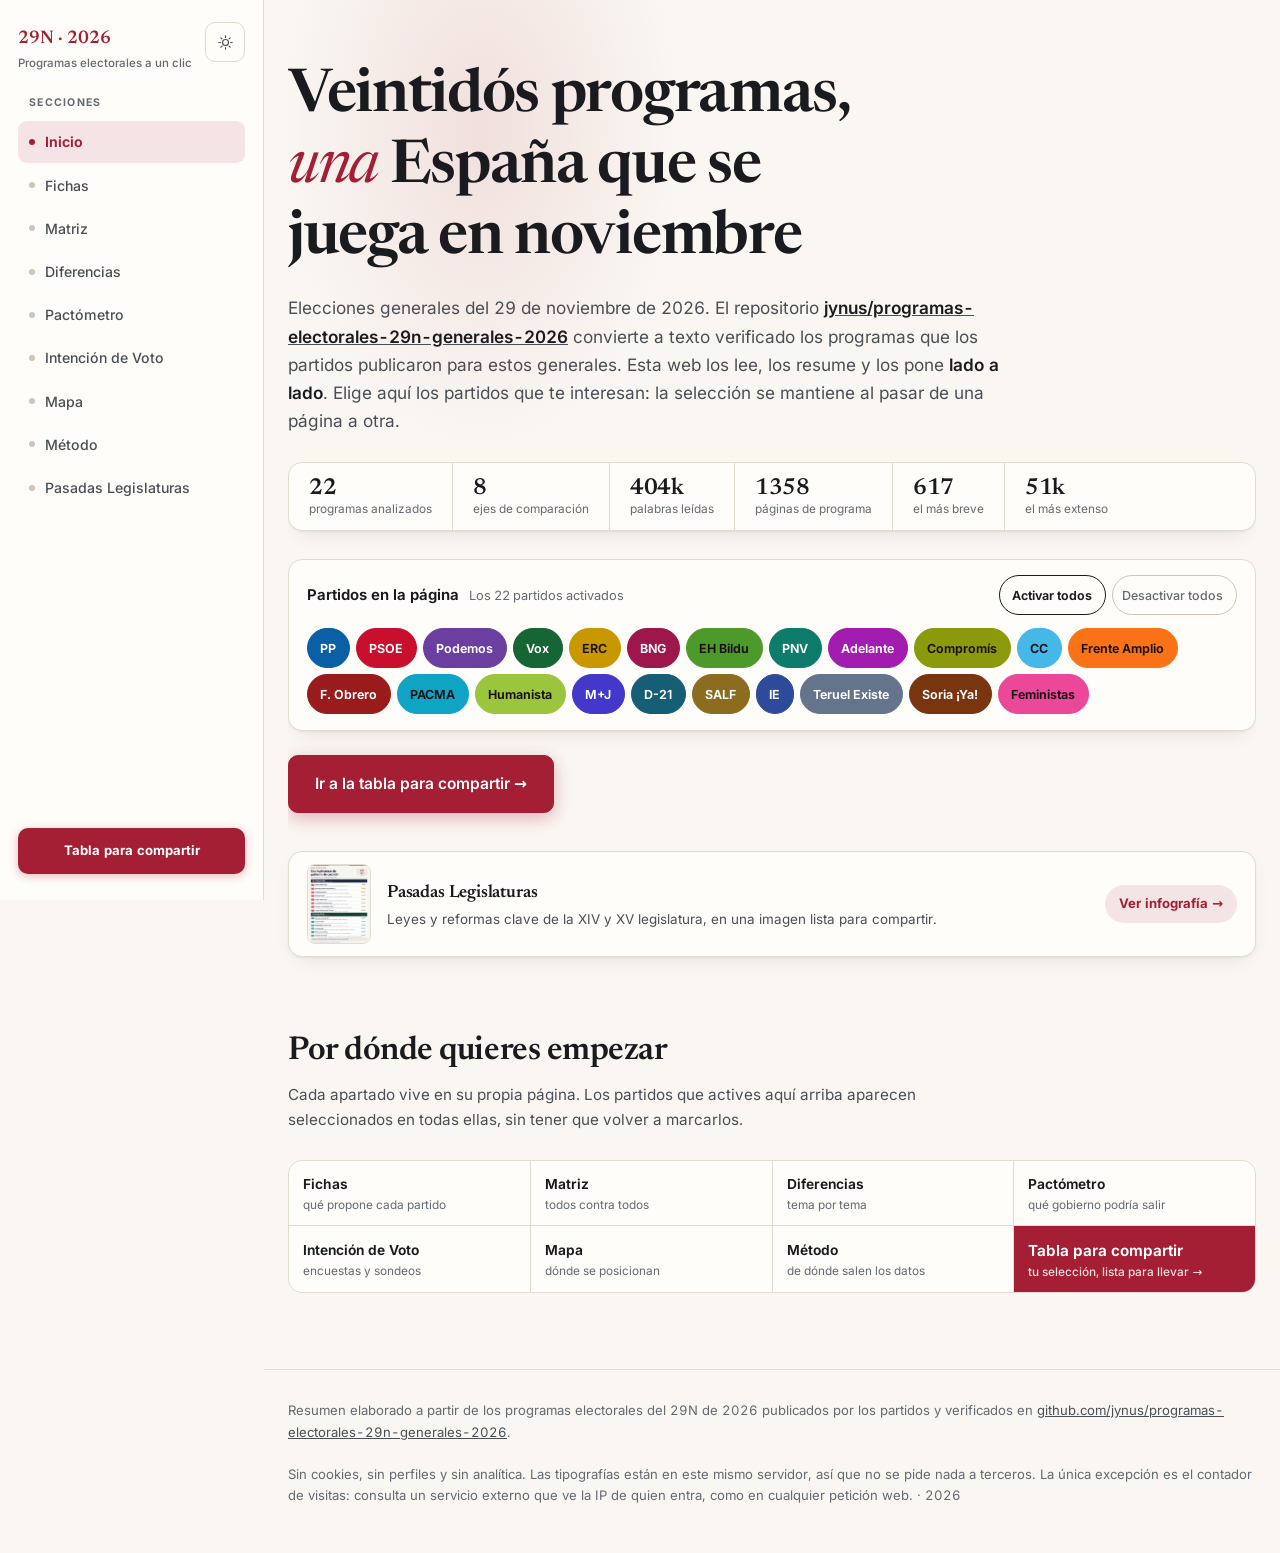
==== commit ef2640c6: "fix(web): corregir decretos y anadir comparativa La tarjeta de vivienda distingue ahora el RDL 29/20" ====
--- a/index.html
+++ b/index.html
@@ -15,10 +15,10 @@
 <meta property="og:title" content="Programas electorales 29N 2026 — los partidos, punto por punto">
 <meta property="og:description" content="Veintidós programas del 29N de 2026 leídos, resumidos y puestos lado a lado: ocho ejes de comparación, fichas por partido y matriz comparativa.">
 <meta property="og:locale" content="es_ES">
-<link rel="stylesheet" href="assets/css/fonts.css?v=36">
-<link rel="stylesheet" href="assets/css/style.css?v=36">
-<link rel="stylesheet" href="assets/css/sidebar.css?v=36">
-<link rel="stylesheet" href="assets/css/legislaturas.css?v=36">
+<link rel="stylesheet" href="assets/css/fonts.css?v=37">
+<link rel="stylesheet" href="assets/css/style.css?v=37">
+<link rel="stylesheet" href="assets/css/sidebar.css?v=37">
+<link rel="stylesheet" href="assets/css/legislaturas.css?v=37">
 <link rel="icon" href="data:image/svg+xml,<svg xmlns='http://www.w3.org/2000/svg' viewBox='0 0 100 100'><rect width='100' height='100' rx='18' fill='%23a41f33'/><path d='M28 40h44M28 52h44M28 64h28' stroke='white' stroke-width='7' stroke-linecap='round'/></svg>">
 </head>
 <body>
@@ -89,7 +89,7 @@
   <!-- --------------------------------------------------- BANNER LEGISLATURAS -->
   <div class="wrap">
     <a class="banner-legis" href="pasadas-legislaturas.html">
-      <img src="assets/resumen-legislativo-coalicion.png?v=36" alt="Infografía con las leyes y reformas clave de la XIV y XV legislatura" width="64" height="80">
+      <img src="assets/resumen-legislativo-coalicion.png?v=37" alt="Infografía con las leyes y reformas clave de la XIV y XV legislatura" width="64" height="80">
       <span class="banner-legis-copy">
         <b>Pasadas Legislaturas</b>
         <span>Leyes y reformas clave de la XIV y XV legislatura, en una imagen lista para compartir.</span>
@@ -154,9 +154,9 @@
   </div>
 </footer>
 
-<script src="assets/js/elecciones.js?v=36"></script>
-<script src="assets/js/data.js?v=36"></script>
-<script src="assets/js/app.js?v=36"></script>
-<script src="assets/js/sidebar.js?v=36"></script>
+<script src="assets/js/elecciones.js?v=37"></script>
+<script src="assets/js/data.js?v=37"></script>
+<script src="assets/js/app.js?v=37"></script>
+<script src="assets/js/sidebar.js?v=37"></script>
 </body>
 </html>
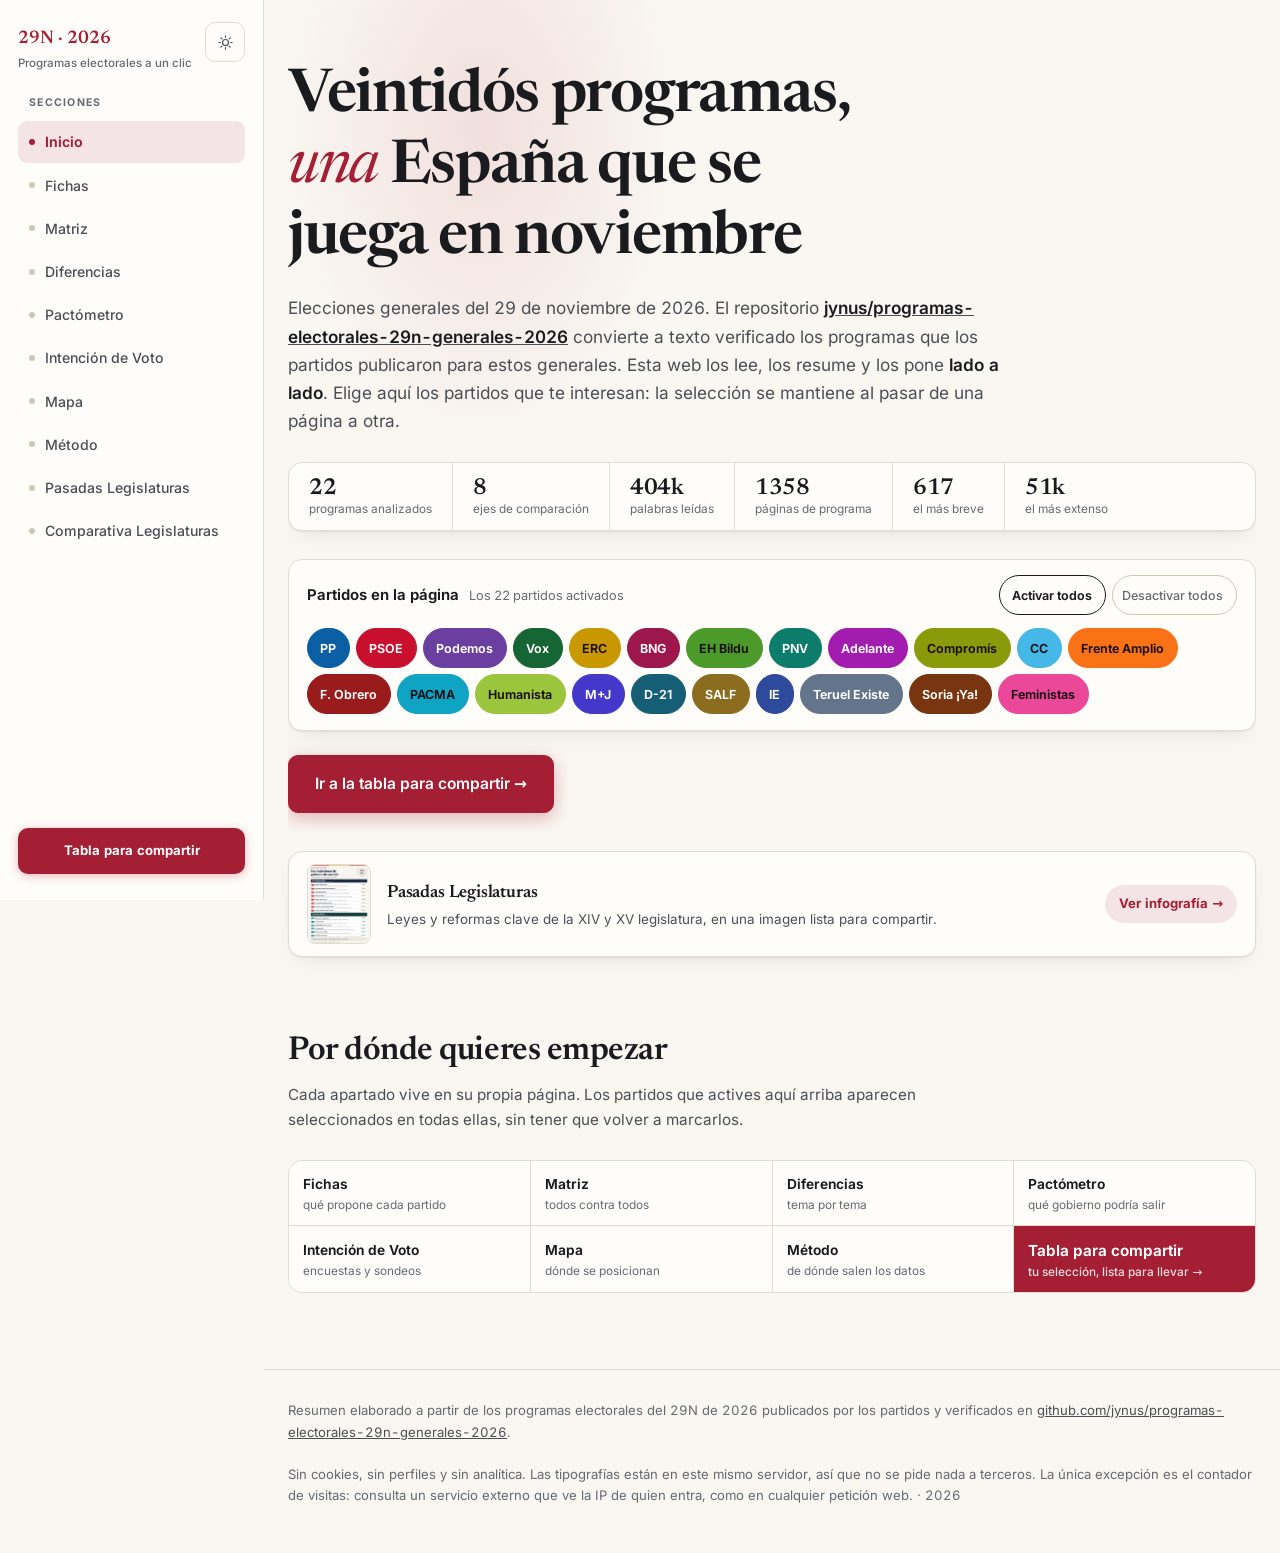
==== commit 067b1ffb: "fix(nav): enlazar comparativa y arreglar tema de metodo Se anade Comparativa Legislaturas al menu de" ====
--- a/index.html
+++ b/index.html
@@ -15,10 +15,10 @@
 <meta property="og:title" content="Programas electorales 29N 2026 — los partidos, punto por punto">
 <meta property="og:description" content="Veintidós programas del 29N de 2026 leídos, resumidos y puestos lado a lado: ocho ejes de comparación, fichas por partido y matriz comparativa.">
 <meta property="og:locale" content="es_ES">
-<link rel="stylesheet" href="assets/css/fonts.css?v=37">
-<link rel="stylesheet" href="assets/css/style.css?v=37">
-<link rel="stylesheet" href="assets/css/sidebar.css?v=37">
-<link rel="stylesheet" href="assets/css/legislaturas.css?v=37">
+<link rel="stylesheet" href="assets/css/fonts.css?v=40">
+<link rel="stylesheet" href="assets/css/style.css?v=40">
+<link rel="stylesheet" href="assets/css/sidebar.css?v=40">
+<link rel="stylesheet" href="assets/css/legislaturas.css?v=40">
 <link rel="icon" href="data:image/svg+xml,<svg xmlns='http://www.w3.org/2000/svg' viewBox='0 0 100 100'><rect width='100' height='100' rx='18' fill='%23a41f33'/><path d='M28 40h44M28 52h44M28 64h28' stroke='white' stroke-width='7' stroke-linecap='round'/></svg>">
 </head>
 <body>
@@ -39,6 +39,7 @@
       <a href="mapa.html">Mapa</a>
       <a href="metodo.html">Método</a>
       <a href="pasadas-legislaturas.html">Pasadas Legislaturas</a>
+      <a href="comparativa-legislaturas.html">Comparativa Legislaturas</a>
     </nav>
     <a class="topbar-cta" href="comparador.html">Tabla para compartir</a>
     <span class="visits" id="visits" hidden title="Visitas a esta página">
@@ -89,7 +90,7 @@
   <!-- --------------------------------------------------- BANNER LEGISLATURAS -->
   <div class="wrap">
     <a class="banner-legis" href="pasadas-legislaturas.html">
-      <img src="assets/resumen-legislativo-coalicion.png?v=37" alt="Infografía con las leyes y reformas clave de la XIV y XV legislatura" width="64" height="80">
+      <img src="assets/resumen-legislativo-coalicion.png?v=40" alt="Infografía con las leyes y reformas clave de la XIV y XV legislatura" width="64" height="80">
       <span class="banner-legis-copy">
         <b>Pasadas Legislaturas</b>
         <span>Leyes y reformas clave de la XIV y XV legislatura, en una imagen lista para compartir.</span>
@@ -154,9 +155,9 @@
   </div>
 </footer>
 
-<script src="assets/js/elecciones.js?v=37"></script>
-<script src="assets/js/data.js?v=37"></script>
-<script src="assets/js/app.js?v=37"></script>
-<script src="assets/js/sidebar.js?v=37"></script>
+<script src="assets/js/elecciones.js?v=40"></script>
+<script src="assets/js/data.js?v=40"></script>
+<script src="assets/js/app.js?v=40"></script>
+<script src="assets/js/sidebar.js?v=40"></script>
 </body>
 </html>
